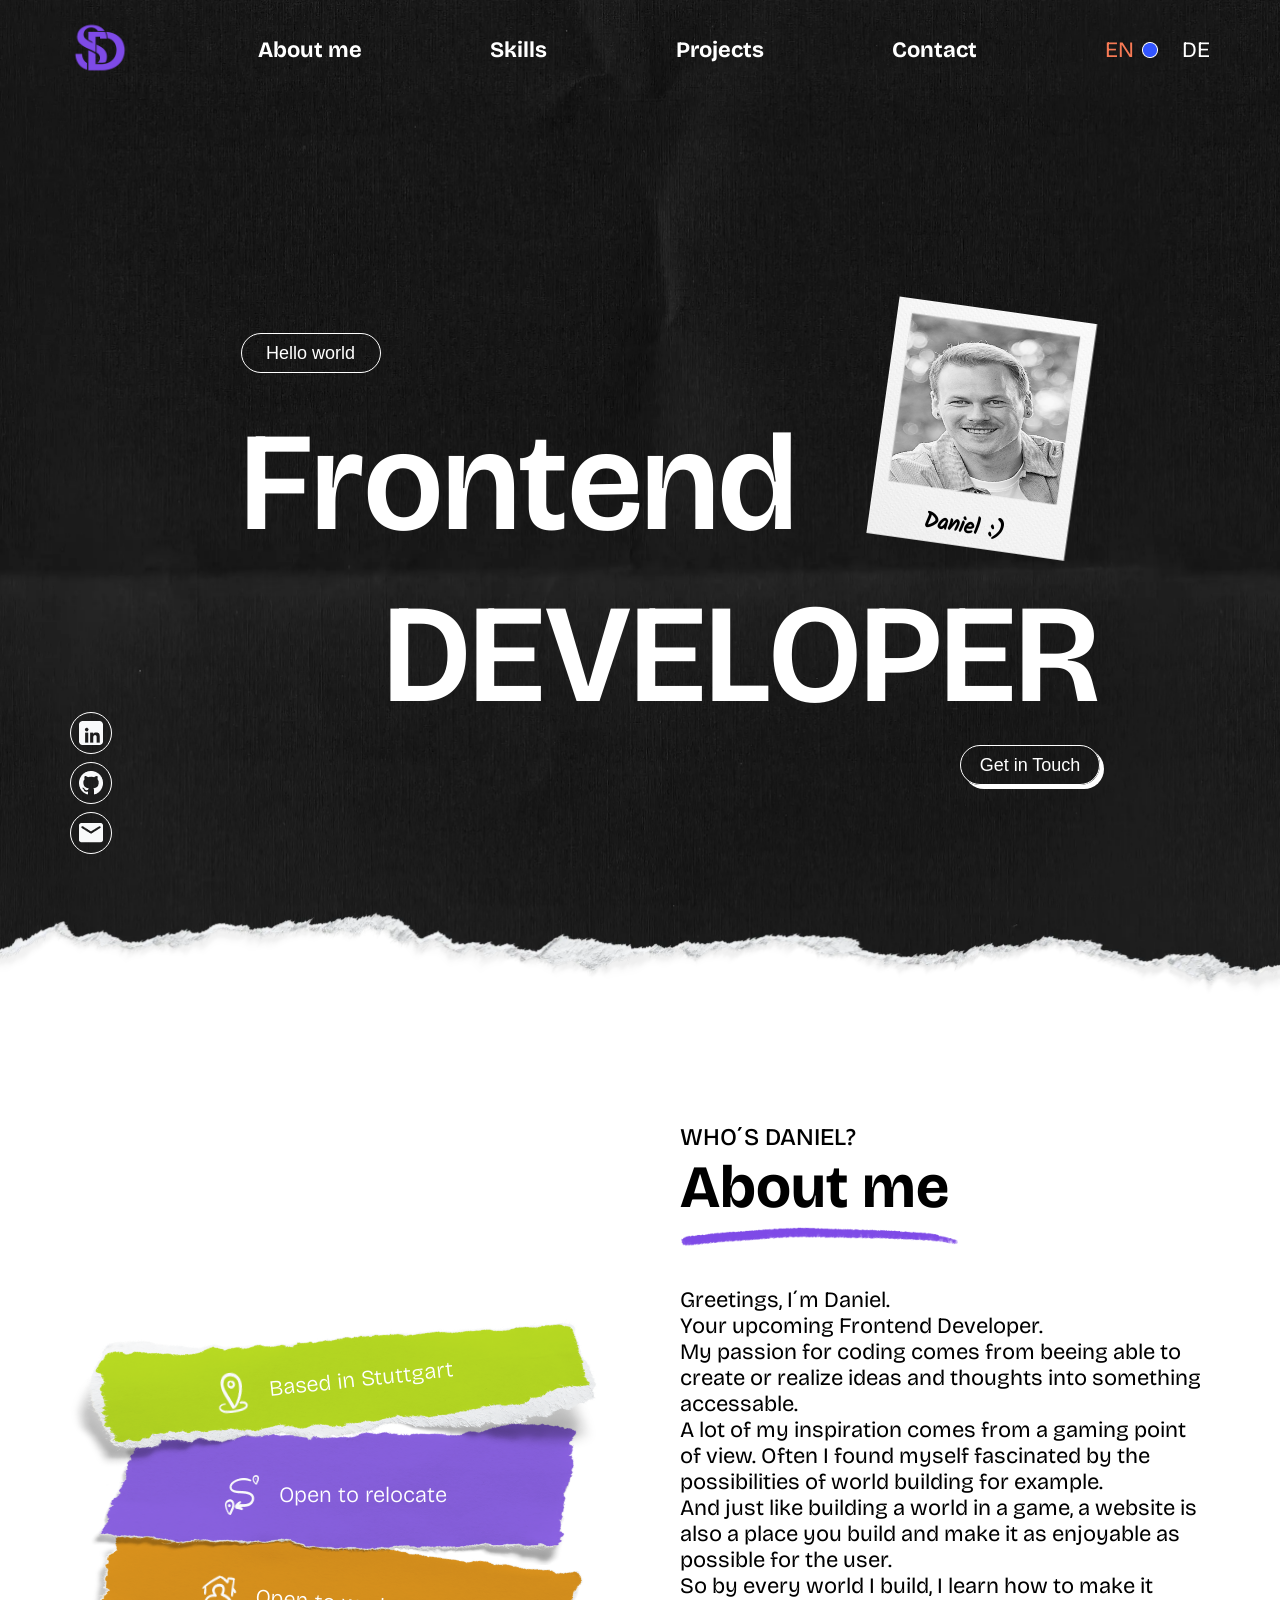
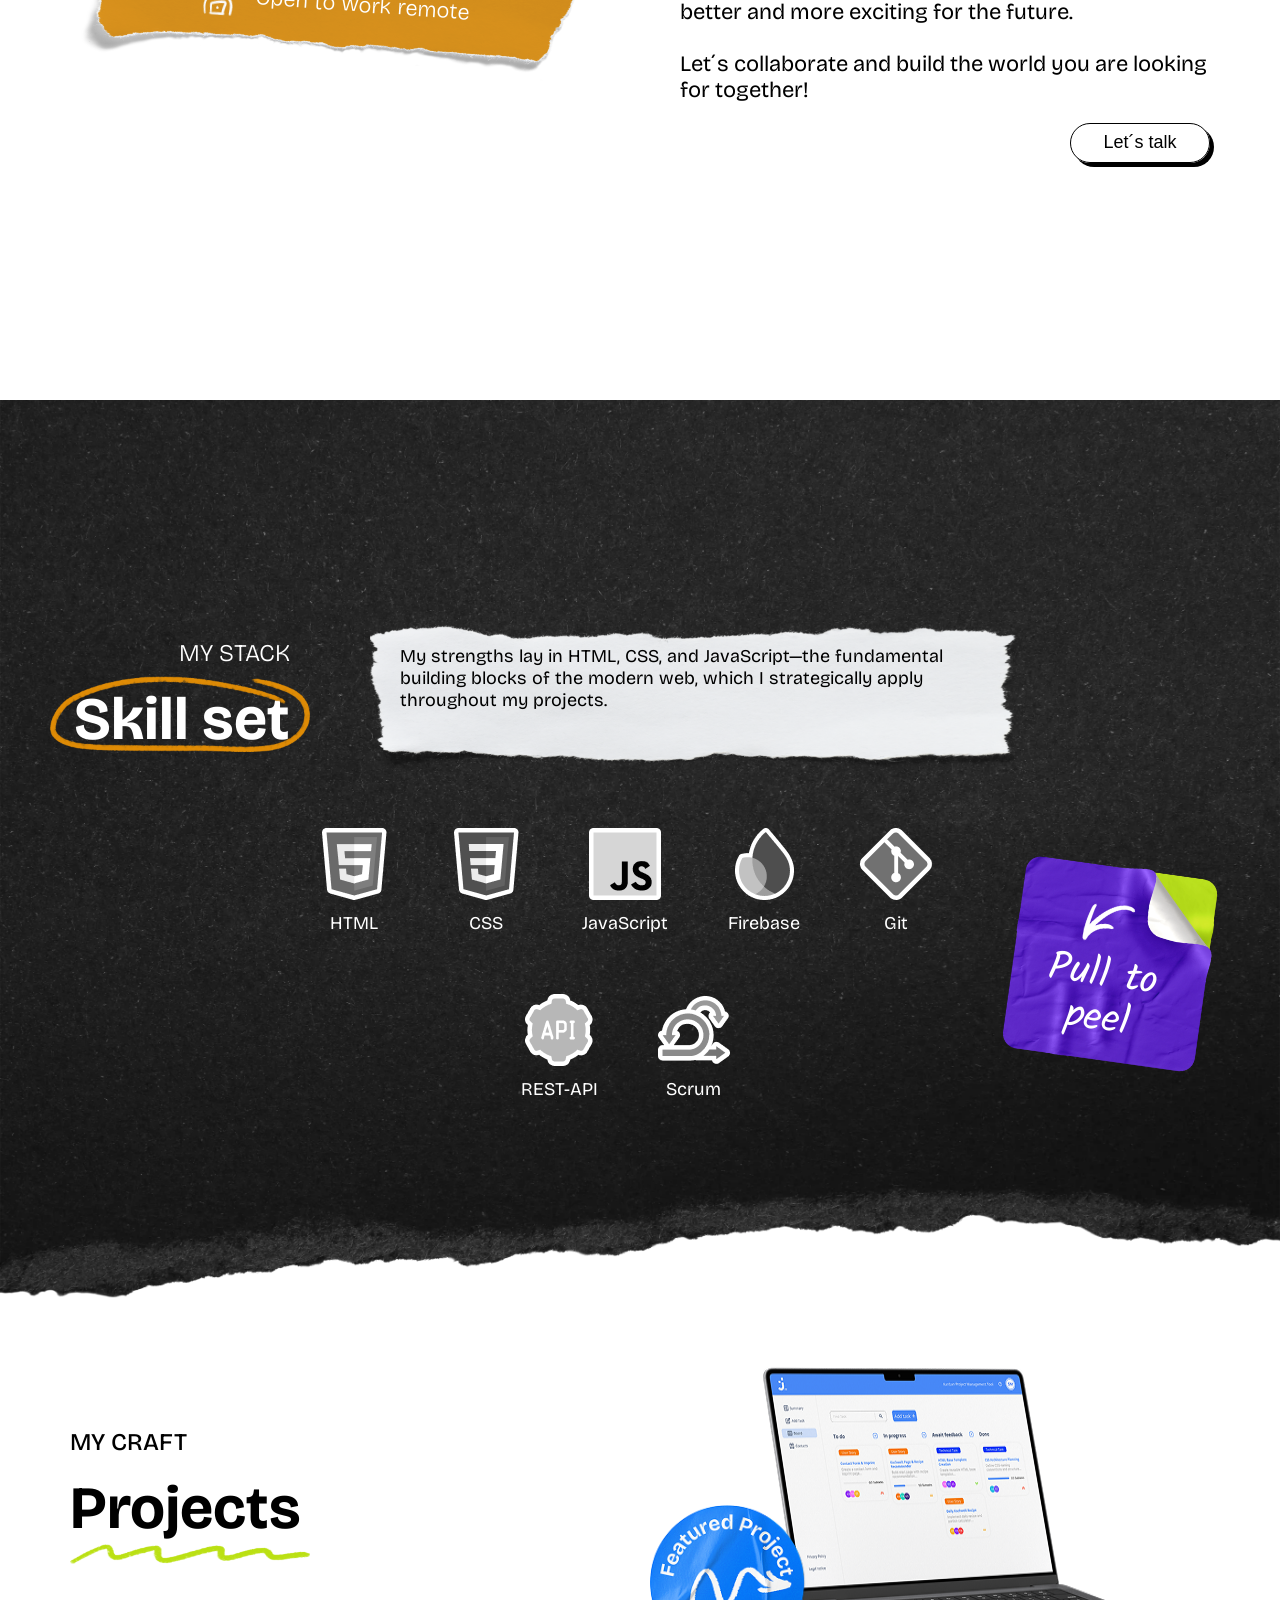
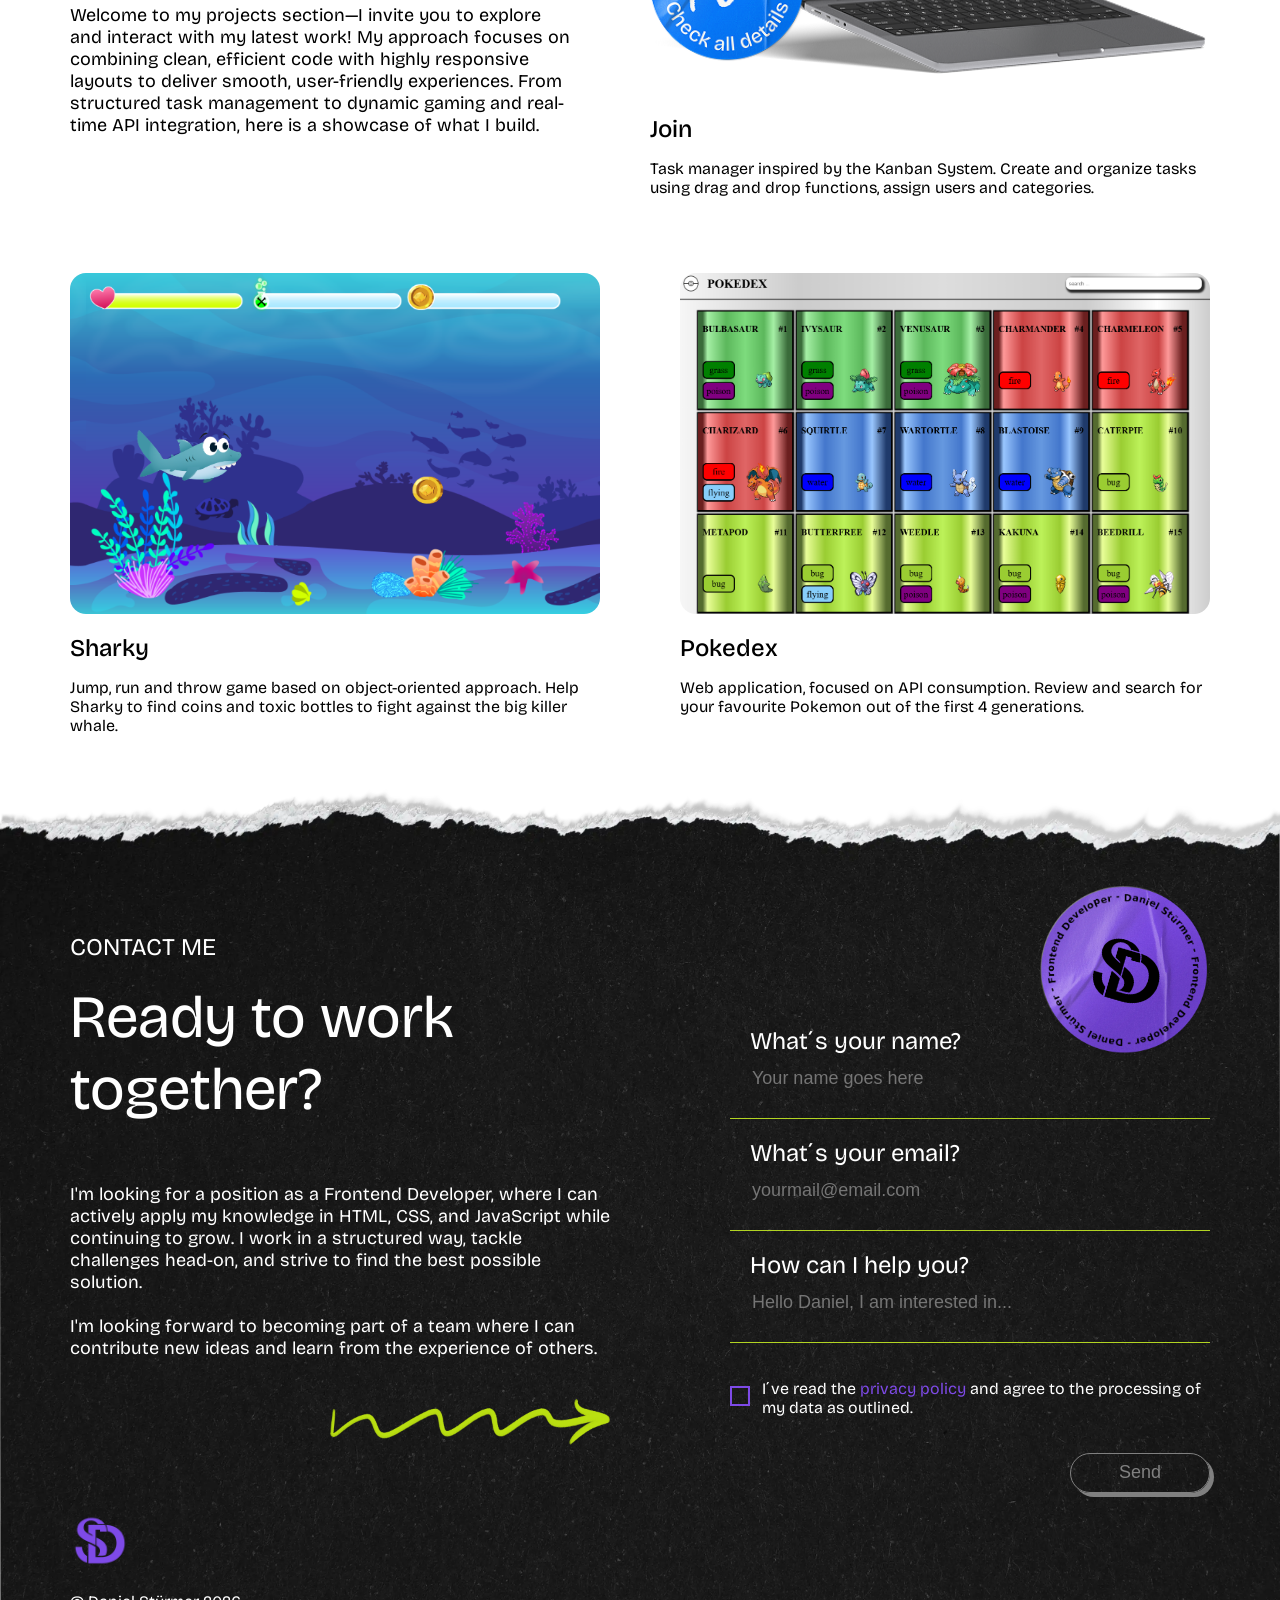
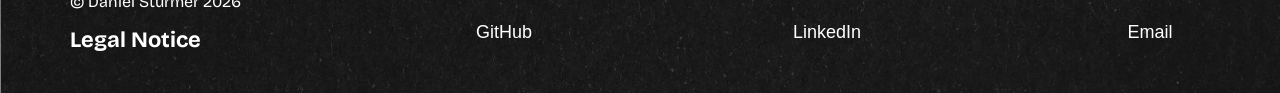
==== index.html @ 911ff642 "added descriptions for all projects and short appeal text in the contact section // fixed underline " ====
<!DOCTYPE html>
<html lang="en">

<head>
    <meta charset="UTF-8">
    <meta name="viewport" content="width=device-width, initial-scale=1.0">
    <title>Portfolio</title>

    <link rel="icon" type="image/x-icon" href="./assets/images/logo.png">

    <link rel="stylesheet" href="./style.css">
    <link rel="stylesheet" href="./style/standard.css">
    <link rel="stylesheet" href="./style/keyframes.css">
    <link rel="stylesheet" href="./style/header.css">
    <link rel="stylesheet" href="./style/hero.css">
    <link rel="stylesheet" href="./style/about.css">
    <link rel="stylesheet" href="./style/skills.css">
    <link rel="stylesheet" href="./style/projects.css">
    <link rel="stylesheet" href="./style/contact.css">
    <link rel="stylesheet" href="./style/footer.css">

</head>

<body onload="init()">

    <main>

        <section id="hero" class="hero">
            <div class="hero-content-wrapper">

                <header id="headerContent">
                </header>

                <div class="hero-container">
                    <div class="hero-contact-links">
                        <div class="social-link">
                            <a href="https://www.linkedin.com/in/daniel-st%C3%BCrmer-b3b6673b3/">
                                <img class="social-images" src="./assets/images/hero/linkedin-btn.png" alt="">
                            </a>
                        </div>
                        <div class="social-link">
                            <a href="https://github.com/Merino-Creator">
                                <img class="social-images" src="./assets/images/hero/github-btn.png" alt="">
                            </a>
                        </div>
                        <div class="social-link">
                            <a href="">
                                <img class="social-images" src="./assets/images/hero/email-btn.png" alt="">
                            </a>
                        </div>
                    </div>
                    <div class="hero-content">
                        <div class="hero-top">
                            <div class="hero-top-left">
                                <div class="hello-world-wrapper">
                                    <button id="helloWorldBtn" class="hello-world-btn">Hello world</button>
                                    <img class="hand-img" src="./assets/images/hero/waving-hand.png" alt="">
                                </div>
                                <p class="frontend-headline">Frontend</p>
                            </div>
                            <div class="hero-top-right">
                                <img class="photo-frame-img" src="./assets/images/hero/polaroid-frame.png" alt="">
                                <img class="profile-picture" src="./assets/images/hero/PPT1.jpg" alt="">
                                <p class="photo-signature">Daniel :)</p>
                            </div>
                        </div>
                        <div class="hero-bottom">
                            <p class="developer-headline">DEVELOPER</p>
                            <a href="#contact"><button class="getintouch-btn">Get in Touch</button></a>
                        </div>
                        <div class="mobile-photo-container">
                            <div class="hero-top-right-mobile">
                                <img class="photo-frame-img-mobile" src="./assets/images/hero/polaroid-frame.png"
                                    alt="">
                                <img class="profile-picture-mobile" src="./assets/images/hero/PPT1.jpg" alt="">
                                <p class="photo-signature-mobile">Daniel :)</p>
                            </div>
                        </div>
                    </div>
                </div>
            </div>
        </section>

        <section id="about" class="about">
            <div class="about-content-wrapper">
                <div class="about-content">
                    <div class="location">
                        <div class="green">
                            <img class="about-ripped-img" src="./assets/images/about-me/green.png" alt="">
                            <div class="green-text">
                                <img class="about-img" src="./assets/images/about-me/location-pin.png" alt="">
                                <p>Based in Stuttgart</p>
                            </div>
                        </div>
                        <div class="purple">
                            <img class="about-ripped-img" src="./assets/images/about-me/purple.png" alt="">
                            <div class="purple-text">
                                <img class="about-img" src="./assets/images/about-me/location-way.png" alt="">
                                <p>Open to relocate</p>
                            </div>
                        </div>
                        <div class="brown">
                            <img class="about-ripped-img" src="./assets/images/about-me/brown.png" alt="">
                            <div class="brown-text">
                                <img class="about-img" src="./assets/images/about-me/location-house.png" alt="">
                                <p>Open to work remote</p>
                            </div>
                        </div>
                    </div>
                    <div class="about-me">
                        <div class="about-me-top">
                            <h4>WHO´S DANIEL?</h4>
                            <h3>About me</h3>
                            <img class="about-underline" src="./assets/images/about-me/underline.png" alt="">
                        </div>
                        <div class="about-me-mid">
                            <p class="about-me-text">
                                Greetings, I´m Daniel.<br>
                                Your upcoming Frontend Developer.<br>
                                My passion for coding comes from beeing able to create or realize ideas and thoughts
                                into something accessable.<br>
                                A lot of my inspiration comes from a gaming point of view. Often I found myself
                                fascinated by the possibilities of world building for example.<br>
                                And just like building a world in a game, a website is also a place you build and make
                                it as enjoyable as possible for the user.<br>
                                So by every world I build, I learn how to make it better and more exciting for the
                                future.<br>
                                <br>
                                Let´s collaborate and build the world you are looking for together!
                            </p>
                        </div>
                        <div class="about-me-bottom">
                            <a href="#contact"><button class="lets-talk-btn">Let´s talk</button></a>
                        </div>
                    </div>
                </div>
            </div>
        </section>

        <section id="skills" class="skills ">
            <div class="skills-content-wrapper">
                <div class="skills-content">
                    <div class="skill-top">
                        <div class="skill-top-left">
                            <p class="skill-headline-one">MY STACK</p>
                            <p class="skill-headline-two">Skill set</p>
                            <img class="skill-circle-img" src="./assets/images/skills/circle.png" alt="">
                        </div>
                        <div class="skill-description">
                            <img class="skill-paper-img" src="./assets/images/skills/paper-long-2.png" alt="">
                            <p class="skill-text">My strengths lay in HTML, CSS, and JavaScript—the fundamental building
                                blocks of the modern web, which I strategically apply throughout my projects.
                            </p>
                        </div>
                    </div>
                    <div class="skill-bottom">
                        <div class="skill-badges">
                            <figure>
                                <img class="skill-badge-img" src="./assets/images/skills/html.png" alt="">
                                <figcaption>HTML</figcaption>
                            </figure>
                            <figure>
                                <img class="skill-badge-img" src="./assets/images/skills/css.png" alt="">
                                <figcaption>CSS</figcaption>
                            </figure>
                            <figure>
                                <img class="skill-badge-img" src="./assets/images/skills/javascript.png" alt="">
                                <figcaption>JavaScript</figcaption>
                            </figure>
                            <figure>
                                <img class="skill-badge-img" src="./assets/images/skills/firebase.png" alt="">
                                <figcaption>Firebase</figcaption>
                            </figure>
                            <figure>
                                <img class="skill-badge-img" src="./assets/images/skills/github.png" alt="">
                                <figcaption>Git</figcaption>
                            </figure>
                            <figure>
                                <img class="skill-badge-img" src="./assets/images/skills/restapi.png" alt="">
                                <figcaption>REST-API</figcaption>
                            </figure>
                            <figure>
                                <img class="skill-badge-img" src="./assets/images/skills/scrum.png" alt="">
                                <figcaption>Scrum</figcaption>
                            </figure>
                            <div class="skill-bottom-right-mobile">
                                <img class="peel-img-start" src="./assets/images/skills/peel-start.webp" alt="">
                                <img class="peel-img-begin" src="./assets/images/skills/peel-begin.webp" alt="">
                                <img class="peel-arrow" src="./assets/images/skills/Arrow.png" alt="">
                                <p class="peel-text">
                                    Pull to<br>
                                    peel
                                </p>
                                <img class="peel-img-end" src="./assets/images/skills/peel-end.webp" alt="">
                                <div class="peeled-image-box">
                                    <p class="peeled-text">Also I´m interested<br> in diving into:</p>
                                    <div class="peeled-skill-badges">
                                        <figure class="peeled-figure">
                                            <img class="peeled-skill-badge-img" src="./assets/images/skills/angular.png"
                                                alt="">
                                            <figcaption class="peeled-figcaption">Angular</figcaption>
                                        </figure>
                                        <figure class="peeled-figure">
                                            <img class="peeled-skill-badge-img" src="./assets/images/skills/python.png"
                                                alt="">
                                            <figcaption class="peeled-figcaption">Python</figcaption>
                                        </figure>
                                    </div>
                                </div>
                            </div>
                        </div>
                        <div class="skill-bottom-right">
                            <img class="peel-img-start" src="./assets/images/skills/peel-start.webp" alt="">
                            <img class="peel-img-begin" src="./assets/images/skills/peel-begin.webp" alt="">
                            <img class="peel-arrow" src="./assets/images/skills/Arrow.png" alt="">
                            <p class="peel-text">
                                Pull to<br>
                                peel
                            </p>
                            <img class="peel-img-end" src="./assets/images/skills/peel-end.webp" alt="">
                            <div class="peeled-image-box">
                                <p class="peeled-text">Also I´m interested<br> in diving into:</p>
                                <div class="peeled-skill-badges">
                                    <figure class="peeled-figure">
                                        <img class="peeled-skill-badge-img" src="./assets/images/skills/angular.png"
                                            alt="">
                                        <figcaption class="peeled-figcaption">Angular</figcaption>
                                    </figure>
                                    <figure class="peeled-figure">
                                        <img class="peeled-skill-badge-img" src="./assets/images/skills/python.png"
                                            alt="">
                                        <figcaption class="peeled-figcaption">Python</figcaption>
                                    </figure>
                                </div>
                            </div>
                        </div>
                    </div>
                </div>
            </div>
        </section>

        <section id="projects" class="projects">
            <div class="projects-content-wrapper">
                <div class="projects-content">
                    <div class="projects-top">
                        <div class="projects-intro">
                            <h4>MY CRAFT</h4>
                            <h3>Projects</h3>
                            <img class="projects-underline" src="./assets/images/projects/green-underline.png" alt="">
                            <p class="projects-text">Welcome to my projects section—I invite you to explore and interact
                                with my latest work! My approach focuses on combining clean, efficient code with highly
                                responsive layouts to deliver smooth, user-friendly experiences. From structured task
                                management to dynamic gaming and real-time API integration, here is a showcase of what I
                                build.</p>
                        </div>
                        <div class="join-project">
                            <div class="join">
                                <div id="joinImgWrapper" class="join-img-wrapper">
                                    <a href="./html/join.html">
                                        <img id="joinImg" class="join-img" src="./assets/images/projects/laptop.png"
                                            alt="">
                                    </a>
                                    <img class="join-badge-img" src="./assets/images/projects/project-sticker.png"
                                        alt="">
                                    <a href="./html/join.html">
                                        <button class="project-details-btn">Project details</button>
                                    </a>
                                </div>
                                <h4>Join</h4>
                                <p>Task manager inspired by the Kanban System. Create and organize tasks using drag and
                                    drop functions, assign users and categories.
                                </p>
                                <div class="project-details-btn-box">
                                    <a href="./html/join.html">
                                        <button class="project-details-btn-mobile">Project details</button>
                                    </a>
                                </div>
                            </div>
                        </div>
                    </div>
                    <div class="projects-bottom">
                        <div class="sharky-project">
                            <div class="sharky">
                                <div class="sharky-img-wrapper">
                                    <a href="./html/sharky.html">
                                        <img class="sharky-img" src="./assets/images/projects/sharky.png" alt="">
                                    </a>
                                    <a href="./html/sharky.html">
                                        <button class="project-details-btn">Project details</button>
                                    </a>
                                </div>
                                <h4>Sharky</h4>
                                <p>Jump, run and throw game based on object-oriented approach. Help Sharky to find coins
                                    and toxic bottles to fight against the big killer whale.
                                </p>
                                <div class="project-details-btn-box">
                                    <a href="./html/sharky.html">
                                        <button class="project-details-btn-mobile">Project details</button>
                                    </a>
                                </div>
                            </div>
                        </div>
                        <div class="pokedex-project">
                            <div class="pokedex">
                                <div class="pokedex-img-wrapper">
                                    <a href="./html/pokedex.html">
                                        <img class="pokedex-img" src="./assets/images/projects/pokedex.png" alt="">
                                    </a>
                                    <a href="./html/pokedex.html">
                                        <button class="project-details-btn">Project details</button>
                                    </a>
                                </div>
                                <h4>Pokedex</h4>
                                <p>Web application, focused on API consumption. Review and search for your favourite
                                    Pokemon out of the first 4 generations.
                                </p>
                                <div class="project-details-btn-box">
                                    <a href="./html/pokedex.html">
                                        <button class="project-details-btn-mobile">Project details</button>
                                    </a>
                                </div>
                            </div>
                        </div>
                    </div>
                </div>
            </div>
        </section>

        <section id="contact" class="contact">
            <div class="contact-content-wrapper">
                <div class="contact-content">
                    <div class="contact-badge-mobile">
                        <img class="contact-badge-img-mobile" src="./assets/images/stickers/purple-sticker.webp" alt="">
                        <img class="contact-badge-circle-img-mobile" src="./assets/images/badge-circle-new.png" alt="">
                        <img class="contact-badge-logo-img-mobile" src="./assets/images/logo.png" alt="">
                    </div>
                    <div class="contact-left">
                        <h4>CONTACT ME</h4>
                        <h3>Ready to work together?</h3>
                        <p class="contact-text">I'm looking for a position as a Frontend Developer, where I can actively
                            apply my knowledge in HTML, CSS, and JavaScript while continuing to grow. I work in a
                            structured way, tackle challenges head-on, and strive to find the best possible
                            solution.<br>
                            <br>
                            I'm looking forward to becoming part of a team where I can contribute new ideas and learn
                            from the experience of others.
                        </p>
                        <img class="contact-arrow-img" src="./assets/images/contact/green-arrow.png" alt="">
                    </div>
                    <div class="contact-right">
                        <div class="contact-badge">
                            <img class="contact-badge-img" src="./assets/images/stickers/purple-sticker.webp" alt="">
                            <img class="contact-badge-circle-img" src="./assets/images/badge-circle-new.png" alt="">
                            <img class="contact-badge-logo-img" src="./assets/images/logo.png" alt="">
                        </div>
                        <div class="contact-questions">
                            <div id="barOne" class="contact-questions-seperator bar-one"></div>
                            <div id="nameQuestion" class="name-question">
                                <h4>What´s your name?</h4>
                                <input id="nameInput" class="contact-input-field" type="text"
                                    placeholder="Your name goes here">
                            </div>
                            <div id="barTwo" class="contact-questions-seperator bar-two"></div>
                            <div id="emailQuestion" class="email-question">
                                <h4>What´s your email?</h4>
                                <input id="emailInput" class="contact-input-field" type="email"
                                    placeholder="yourmail@email.com">
                            </div>
                            <div id="barThree" class="contact-questions-seperator bar-three"></div>
                            <div id="helpQuestion" class="help-question">
                                <h4>How can I help you?</h4>
                                <input id="helpInput" class="contact-input-field" type="text"
                                    placeholder="Hello Daniel, I am interested in...">
                            </div>
                            <div id="barFour" class="contact-questions-seperator bar-four"></div>
                        </div>
                        <div class="contact-check">
                            <div class="checkbox-wrapper" id="checkboxWrapper">
                                <input id="checkbox" class="checkbox" type="checkbox">
                                <img id="checkmark" class="checkmark-img" src="./assets/images/contact/check.png"
                                    alt="">
                            </div>
                            <p>I´ve read the <a class="contact-link">privacy policy</a> and agree to the processing of
                                my data as outlined.</p>
                        </div>
                        <div class="send-btn-mobile">
                            <img class="contact-arrow-img-mobile" src="./assets/images/contact/green-arrow.png" alt="">
                            <button id="sendBtn" class="send-btn" disabled>Send</button>
                        </div>
                    </div>
                </div>

                <footer id="footerContent">
                </footer>

            </div>
        </section>

    </main>

</body>

<script src="./script/loadTemplates.js"></script>
<script src="./templates/headerTemplate.js"></script>
<script src="./templates/footerTemplate.js"></script>
<script src="./script.js"></script>

</html>
---- style.css ----
:root {
    --primary-color: white;
    --secondary-color: black;
    --main-color-one: #B2D422;
    --main-color-two: #7E4AE7;
    --main-color-three: #D38E1C;
    --big-headline: 60px;
    --small-headline: 24px;
    --big-text: 28px;
    --standard-text: 22px;
    --small-text: 18px;
    --heavy-font-weight: 700;
    --middle-font-weight: 500;
    --light-font-weight: 300;
    --font-style-one: 'Bricolage', sans-serif;
    --font-style-two: 'Kalam', sans-serif;
}
---- style/standard.css ----
* {
    /* outline: 1px solid red; */
}

html {
    scroll-behavior: smooth;
}

body {
    margin: 0;
    width: 100%;
    height: 100%;
    display: flex;
    flex-direction: column;
    align-items: center;
    font-family: 'Bricolage', sans-serif;
}

main {
    display: flex;
    flex-direction: column;
    align-items: center;
    width: 100%;
    height: 100%;
}

@font-face {
    font-family: 'Bricolage';
    src: url("../assets/fonts/bricolage/BricolageGrotesque-VariableFont_opsz\,wdth\,wght.ttf");
}

@font-face {
    font-family: 'Kalam';
    src: url("../assets/fonts/kalam/Kalam-Regular.ttf");
}

.content-wrapper {
    max-width: 1440px;
    width: 100%;
    height: 100%;
    box-sizing: border-box;
    padding: 35px 70px 35px 70px;
    display: flex;
    justify-content: center;
    align-items: center;
}

.project-wrapper {
    max-width: 1440px;
    width: 100%;
    box-sizing: border-box;
    padding: 15px 70px 15px 70px;
    display: flex;
    flex-direction: column;
}
---- style/keyframes.css ----
@keyframes draw-circle {
    0% { clip-path: inset(0 0 100% 0); }
    100% { clip-path: inset(0 0% 0 0); }
}

@keyframes draw-line {
    0% { clip-path: inset(0 100% 0 0); }
    100% { clip-path: inset(0 0% 0 0); }
}

@keyframes draw-box {
    0% { clip-path: inset(0 0 100% 100%); }
    50% { clip-path: inset(0 0 0 100%); }
    100% { clip-path: inset(0 0 0 0); }
}

@keyframes draw-left-right {
    0% { clip-path: inset(0 100% 0 0); }
    20% { clip-path: inset(0 0% 0 0); }
    70% { clip-path: inset(0 0% 0 0); }
    90% { clip-path: inset(0 100% 0 0); }
    100% { clip-path: inset(0 100% 0 0); }
}

@keyframes float {
    0% { transform: translateY(15px); }
    50% { transform: translateY(-15px); }
    100% { transform: translateY(15px); }
}

@keyframes twist-circle {
    0% { transform: translate(-50%, -50%) scaleX(-1) rotateY(90deg); opacity: 0; }
    20% { transform: translate(-50%, -50%) scaleX(-1) rotateY(0deg); opacity: 1; }
    70% { transform: translate(-50%, -50%) scaleX(-1) rotateY(0deg); opacity: 1; }
    90% { transform: translate(-50%, -50%) scaleX(-1) rotateY(90deg); opacity: 0; }
    100% { transform: translate(-50%, -50%) scaleX(-1) rotateY(90deg); opacity: 0; }
}

@keyframes slide-in-out {
    0% { transform: translateX(-100vw); }
    20% { transform: translateX(0); }
    70% { transform: translateX(0); }
    90% { transform: translateX(-100vw); }
    100% { transform: translateX(-100vw); }
}

@keyframes wiggle {
    0%, 100% { transform: translateX(0); }
    25% { transform: translateX(-1px); }
    75% { transform: translateX(1px); }
}
---- style/header.css ----
header {
    width: 100%;
    display: flex;
    flex-direction: column;
    align-items: center;
    margin-bottom: 40px;
}

header a {
    text-decoration: none;
    font-size: var(--standard-text);
    font-weight: var(--heavy-font-weight);
    color: var(--primary-color);
}

.nav-bar {
    display: flex;
    justify-content: space-between;
    align-items: center;
    height: 100%;
    width: 100%;
}

.logo {
    height: 60px;
    width: 60px;
    transition: filter 0.3s ease;
}

.logo:hover {
    filter: invert(77%) sepia(84%) saturate(409%) hue-rotate(18deg) brightness(120%) contrast(101%);
}

.header-tabs {
    display: flex;
    justify-content: space-evenly;
    align-items: center;
    width: 100%;
}

.header-tabs a {
    position: relative;
}

.nav-circle-img,
.nav-string-img,
.nav-wave-img,
.nav-underscore-img {
    position: absolute;
    top: 50%;
    left: 50%;
    width: 130px;
    height: 50px;
    transform: translate(-50%, -50%);
    clip-path: inset(0 100% 0 0);
    transition: none;
}

.header-tabs a:hover .nav-circle-img {
    animation: draw-circle 0.4s ease forwards;
}

.header-tabs a:hover .nav-string-img {
    animation: draw-line 0.4s ease forwards;
}

.header-tabs a:hover .nav-wave-img {
    animation: draw-line 0.4s ease forwards;
}

.header-tabs a:hover .nav-underscore-img {
    animation: draw-line 0.4s ease forwards;
}

.language-btn {
    display: flex;
    align-items: center;
    justify-content: space-between;
    gap: 8px;
    color: var(--primary-color);
    font-size: var(--standard-text);
}

.lang-btn.active {
    color: #F87A55;
}

.lang-btn-wrapper {
    position: relative;
}

.lang-btn-wrapper:has(.lang-btn:not(.active)) {
    cursor: pointer;
}

.lang-box-img {
    position: absolute;
    height: 40px;
    top: 50%;
    left: 50%;
    transform: translate(-50%, -50%) rotate(180deg);
    pointer-events: none;
    opacity: 0;
}

.lang-btn-wrapper:hover .lang-box-img {
    animation: draw-box 0.4s ease forwards;
    opacity: 1;
}

.lang-btn.active+.lang-box-img,
.lang-btn-wrapper:has(.lang-btn.active) .lang-box-img {
    animation: none !important;
    opacity: 0 !important;
}

.toggle-track {
    position: relative;
    width: 32px;
    display: flex;
    flex-direction: column;
    justify-content: center;
}

.vector-bar {
    width: 100%;
    display: block;
}

.vector-point {
    position: absolute;
    top: 50%;
    left: 0;
    transform: translateY(-50%);
    transition: left 0.3s ease;
}

.vector-point.active {
    left: 100%;
    transform: translate(-100%, -50%);
}

/* Mobile Menu*/

.burger-menu {
    display: none;
    flex-direction: column;
    gap: 5px;
    background: none;
    border: none;
    cursor: pointer;
    padding: 0;
}

.burger-menu span {
    display: block;
    width: 30px;
    height: 3px;
    background: white;
    border-radius: 2px;
}

.mobile-menu {
    position: fixed;
    background-image: url('../assets/images/background/hero-bg.png');
    background-position: bottom;
    background-size: cover;
    top: 0;
    width: 100%;
    height: 60vh;
    min-height: 500px;
    transform: translateY(-100%);
    transition: transform 0.4s ease;
    gap: 40px;
    z-index: 99;
    display: none;
    flex-direction: column;
    box-sizing: border-box;
    padding: 15px 70px 15px 70px;
}

.mobile-menu.open {
    transform: translateY(0);
}

.mobile-header {
    display: flex;
    justify-content: space-between;
    width: 100%;
}

.mobile-menu-logo {
    height: 40px;
}

.mobile-menu-logo:hover {
    filter: invert(77%) sepia(84%) saturate(409%) hue-rotate(18deg) brightness(120%) contrast(101%);
}

.mobile-menu-close-btn {
    background: none;
    border: none;
    border-radius: 50%;
    height: 40px;
    width: 40px;
    color: var(--primary-color);
    cursor: pointer;
    font-size: var(--standard-text);
}

.mobile-tabs {
    display: flex;
    flex-direction: column;
    align-items: center;
    gap: 20px;
}

.mobile-language {
    display: flex;
    justify-content: center;
    gap: 4px;
    color: var(--primary-color);
}

.mobile-social {
    display: flex;
    justify-content: center;
    gap: 20px;
}

.social-link-mobile {
    border: 1px solid white;
    border-radius: 50%;
}

.mobile-social-img {
    z-index: 1;
    height: 32px;
    width: 32px;
}

/* Mobile */
@media (max-width: 950px) {
    .logo {
        height: 40px;
        width: 40px;
    }

    .mobile-menu {
        display: flex;
        padding: 15px 70px 15px 70px;
    }

    .mobile-menu.open {
        display: flex;
    }

    .burger-menu {
        display: flex;
    }

    .header-tabs {
        display: none;
    }

    .language-btn {
        display: none;
    }

    .lang-btn-wrapper:has(.lang-btn.active) {
        pointer-events: none;
    }

    .mobile-tabs a {
        position: relative;
    }

    .mobile-tabs a:hover .nav-circle-img {
        animation: draw-circle 0.4s ease forwards;
    }

    .mobile-tabs a:hover .nav-string-img {
        animation: draw-line 0.4s ease forwards;
    }

    .mobile-tabs a:hover .nav-wave-img {
        animation: draw-line 0.4s ease forwards;
    }

    .mobile-tabs a:hover .nav-underscore-img {
        animation: draw-line 0.4s ease forwards;
    }

    .social-link-mobile {
        position: relative;
        border-radius: 50%;
        height: 40px;
        width: 40px;
        overflow: hidden;
        display: flex;
        justify-content: center;
        align-items: center;
    }

    .social-link-mobile a {
        display: flex;
        justify-content: center;
        align-items: center;
        width: 100%;
        height: 100%;
    }

    .social-link-mobile::before {
        content: '';
        position: absolute;
        top: 0;
        left: 0;
        width: 100%;
        height: 100%;
        background: var(--main-color-two);
        border-radius: 50%;
        transform: translateY(100%);
        transition: transform 0.4s ease;
        z-index: 0;
    }

    .social-link-mobile:hover::before {
        transform: translateY(0);
    }

    .mobile-language {
        align-items: center;
        gap: 8px;
    }

    .mobile-lang-btn {
        color: var(--primary-color);
        cursor: pointer;
    }

    .mobile-lang-btn.active {
        color: #F87A55;
    }
}

@media (max-width: 680px) {
    .mobile-menu {
        padding: 15px 35px 15px 35px;
    }
}

@media (max-width: 405px) {
    .mobile-menu {
        padding: 15px 15px 15px 15px;
    }
}
---- style/hero.css ----
.hero {
    background-image: url("../assets/images/background/hero-bg.webp");
    background-size: cover;
    background-position: bottom;
    height: 100vh;
    min-height: 1000px;
    width: 100%;
    display: flex;
    flex-direction: column;
    align-items: center;
}

.hero-content-wrapper {
    max-width: 1440px;
    width: 100%;
    height: 100%;
    box-sizing: border-box;
    padding: 15px 70px 15px 70px;
    display: flex;
    flex-direction: column;
}

.hero-contact-links {
    display: flex;
    flex-direction: column;
    flex-shrink: 0;
    gap: 8px;
    width: 40px;
    margin-top: 40%;
}

.social-link {
    position: relative;
    border: 1px solid white;
    border-radius: 50%;
    height: 40px;
    width: 40px;
    overflow: hidden;
    display: flex;
    justify-content: center;
    align-items: center;
}

.social-link a {
    display: flex;
    justify-content: center;
    align-items: center;
    width: 100%;
    height: 100%;
}

.social-images {
    height: 32px;
    width: 32px;
    position: relative;
    z-index: 1;
}

.social-link::before {
    content: '';
    position: absolute;
    top: 0;
    left: 0;
    width: 100%;
    height: 100%;
    background: var(--main-color-two);
    border-radius: 50%;
    transform: translateY(100%);
    transition: transform 0.4s ease;
    z-index: 0;
}

.social-link:hover::before {
    transform: translateY(0);
}

.hero-content {
    display: flex;
    flex-direction: column;
    max-width: 880px;
    width: 100%;
    margin: 0 auto;
    gap: 12px;
}

.hero-container {
    display: flex;
    justify-content: center;
    align-items: center;
    height: 100%;
}

.hero-top {
    display: flex;
    justify-content: space-around;
    align-items: flex-end;
    gap: 8px;
    height: 260px;
}

.hero-top-left {
    display: flex;
    flex-direction: column;
    justify-content: space-around;
    height: 100%;
}

.hello-world-btn {
    height: 40px;
    width: 140px;
    background: none;
    border: 1px solid white;
    border-radius: 20px;
    color: var(--primary-color);
    font-size: var(--small-text);
    transition: width 0.3s ease, background 0.3s ease;
    white-space: nowrap;
    overflow: hidden;
}

.hello-world-btn.expanded {
    width: 220px;
    background: var(--main-color-two);
}

.hello-world-wrapper {
    position: relative;
    width: 140px;
    transition: width 0.3s ease;
}

.hello-world-wrapper.expanded {
    width: 220px;
}

.hand-img {
    position: absolute;
    bottom: 100%;
    left: 50%;
    height: 40px;
    width: 40px;
    opacity: 0;
    transition: opacity 0.1s ease 0.1s, left 0.7s ease, transform 0.7s ease;
    transform: translateX(-50%) rotate(360deg);
}

.hello-world-wrapper.expanded .hand-img {
    opacity: 1;
    left: 100%;
    transform: translateX(-50%) rotate(720deg);
    transition: opacity 0.1s ease, left 0.7s ease, transform 0.7s ease;
}

.frontend-headline {
    margin: 0;
    font-size: 140px;
    font-weight: 600;
    color: var(--primary-color);
    min-width: 590px;
    line-height: 1;
}

.hero-top-right {
    position: relative;
    width: 100%;
    max-width: 200px;
    height: 260px;
    transform: rotate(8deg);
    flex-shrink: 0;
}

.hero-top-right:hover {
    .profile-picture {
        filter: unset;
    }
}

.hero-top-right:hover .photo-signature,
.hero-top-right-mobile:hover .photo-signature-mobile {
    animation: wiggle 0.4s ease-in-out;
}

.photo-frame-img {
    position: absolute;
    height: auto;
    width: 100%;
    bottom: 25px;
    left: 0;
    z-index: 2;
}

.profile-picture {
    position: absolute;
    height: 200px;
    width: 87%;
    bottom: 60px;
    right: 12px;
    filter: grayscale();
}

.photo-signature {
    position: absolute;
    bottom: 5px;
    left: 55px;
    font-family: var(--font-style-two);
    font-size: var(--standard-text);
    font-weight: var(--heavy-font-weight);
    z-index: 3;
}

.hero-bottom {
    display: flex;
    flex-direction: column;
    justify-content: space-around;
    align-items: flex-end;
    gap: 20px;
}

.developer-headline {
    margin: 0;
    font-size: 140px;
    font-weight: 600;
    color: var(--primary-color);
    white-space: nowrap;
    line-height: 1;
}

.letter {
    display: inline-block;
    transition: transform 0.2s ease, color 0.2s ease;
}

.letter:hover {
    color: var(--main-color-one);
}

.getintouch-btn {
    height: 40px;
    width: 140px;
    background: none;
    border: 1px solid white;
    border-radius: 20px;
    color: var(--primary-color);
    font-size: var(--small-text);
    box-shadow: 4px 4px 0 0;
    transition: box-shadow 0.2s ease, transform 0.2s ease;
}

.getintouch-btn:hover {
    cursor: pointer;
    background-color: var(--main-color-three);
    box-shadow: 0 0 0 0;
    transform: translate(4px, 4px);
}

.hero-top-right-mobile {
    display: none;
}

@media (max-width: 1000px) {
    .frontend-headline {
        font-size: 125px;
    }

    .developer-headline {
        font-size: 125px;
    }
}

/* Mobile */
@media (max-width: 950px) {
    .hero-content {
        gap: unset;
    }

    .hero-contact-links {
        display: none;
    }

    .hero-top-right {
        display: none;
    }

    .hero-top {
        flex-direction: column;
        align-items: flex-start;
        justify-content: flex-end;
    }

    .hero-bottom {
        flex-direction: column;
    }

    .frontend-headline {
        min-width: unset;
    }

    .developer-headline {
        align-self: flex-start;
    }

    .mobile-photo-container {
        display: flex;
        justify-content: center;
        width: 100%;
        margin-top: 60px;
    }

    .hero-top-right-mobile {
        display: flex;
        position: relative;
        width: 100%;
        max-width: 200px;
        height: 260px;
        transform: rotate(8deg);
    }

    .hero-top-right-mobile:hover .profile-picture-mobile {
        filter: unset;
    }

    .photo-frame-img-mobile {
        position: absolute;
        height: auto;
        width: 100%;
        bottom: 25px;
        left: 0;
        z-index: 2;
    }

    .profile-picture-mobile {
        position: absolute;
        height: 200px;
        width: 87%;
        bottom: 60px;
        right: 12px;
        filter: grayscale();
    }

    .photo-signature-mobile {
        position: absolute;
        bottom: 35px;
        left: 55px;
        font-family: var(--font-style-two);
        font-size: var(--standard-text);
        font-weight: var(--heavy-font-weight);
        z-index: 3;
        margin: 0;
        line-height: 1;
    }
}

@media (max-width: 800px) {
    .frontend-headline {
        font-size: 100px;
    }

    .developer-headline {
        font-size: 100px;
    }
}

@media (max-width: 680px) {
    .hero-content-wrapper {
        padding: 15px 35px 15px 35px;
    }

    .frontend-headline {
        font-size: 80px;
    }

    .developer-headline {
        font-size: 80px;
    }
}

@media (max-width: 505px) {
    .frontend-headline {
        font-size: 60px;
    }

    .developer-headline {
        font-size: 60px;
    }
}

@media (max-width: 405px) {
    .hero-content-wrapper {
        padding: 15px 15px 15px 15px;
    }

    .frontend-headline {
        font-size: 50px;
    }

    .developer-headline {
        font-size: 50px;
    }
}
---- style/about.css ----
.about {
    height: 1000px;
    width: 100%;
    display: flex;
    justify-content: center;
    align-items: center;
}

.about-content-wrapper {
    max-width: 1440px;
    width: 100%;
    height: 100%;
    box-sizing: border-box;
    padding: 35px 70px 35px 70px;
    display: flex;
    justify-content: center;
    align-items: center;
}

.about-content {
    display: flex;
    justify-content: space-around;
    width: 100%;
    max-height: 755px;
    height: 100%;
    gap: 80px;
}

.location {
    display: flex;
    flex-direction: column;
    justify-content: center;
    max-width: 590px;
    width: 100%;
    min-width: 450px;
    min-height: 260px;
}

.green {
    position: relative;
    z-index: 3;
    transform: rotate(-4deg);
}

.green-text {
    display: flex;
    align-items: center;
    justify-content: center;
    gap: 20px;
    position: absolute;
    width: 100%;
    top: 40%;
    left: 50%;
    transform: translate(-50%, -50%) rotate(-2deg);
    font-weight: var(--light-font-weight);
    font-size: var(--standard-text);
    color: var(--primary-color);
}

.purple {
    position: relative;
    z-index: 2;
    margin-top: -50px;
}

.purple-text {
    display: flex;
    align-items: center;
    justify-content: center;
    gap: 20px;
    position: absolute;
    width: 100%;
    top: 50%;
    left: 50%;
    transform: translate(-50%, -50%);
    font-weight: var(--light-font-weight);
    font-size: var(--standard-text);
    color: var(--primary-color);
}

.brown {
    position: relative;
    z-index: 1;
    margin-top: -40px;
    transform: rotate(2deg);
}

.brown-text {
    display: flex;
    align-items: center;
    justify-content: center;
    gap: 20px;
    position: absolute;
    width: 100%;
    top: 50%;
    left: 50%;
    transform: translate(-50%, -50%) rotate(2deg);
    font-weight: var(--light-font-weight);
    font-size: var(--standard-text);
    color: var(--primary-color);
}

.about-img {
    height: 40px;
    width: 35px;
}

.about-ripped-img {
    max-width: 590px;
    width: 100%;
    height: auto;
}

.about-me {
    display: flex;
    flex-direction: column;
    width: 100%;
}

.about-me-top {
    display: flex;
    flex-direction: column;
}

.about-me-top h3 {
    font-size: var(--big-headline);
    margin: 0;
}

.about-me-top h4 {
    font-size: var(--small-headline);
    font-weight: var(--middle-font-weight);
    margin: 0;
}

.about-underline {
    width: 280px;
    height: 24px;
    animation: draw-left-right 5s ease infinite;
}

.about-me-mid {
    display: flex;
    margin-top: 40px;
    margin-bottom: 20px;
}

.about-me-text {
    color: black;
    font-size: 22px;
    margin: 0;
}

.about-me-bottom {
    display: flex;
    justify-content: flex-end;
}

.lets-talk-btn {
    background: none;
    border: 1px solid black;
    border-radius: 20px;
    cursor: pointer;
    width: 140px;
    height: 40px;
    box-shadow: 4px 4px 0 0;
    font-size: var(--small-text);
    transition: box-shadow 0.2s ease, transform 0.2s ease;
}

.lets-talk-btn:hover {
    cursor: pointer;
    background-color: var(--main-color-three);
    box-shadow: 0 0 0 0;
    transform: translate(4px, 4px);
}

@media (max-width: 1200px) {
    .about-me-text {
        font-size: var(--small-text);
    }

    .about-content {
        gap: 60px;
    }
}

/* Mobile */
@media (max-width: 950px) {
    .about-content-wrapper {
        align-items: unset;
    }

    .about-content {
        flex-direction: column;
        align-items: center;
        max-height: unset;
    }

    .location {
        order: 2;
    }

    .about-me {
        order: 1;
    }
}

@media (max-width: 680px) {
    .about-content-wrapper{
        padding: 15px 35px 15px 35px;
    }
}

@media (max-width: 505px) {
    .about-me-top h4 {
        font-size: 20px;
    }

    .about-me-top h3 {
        font-size: 52px;
    }

    .about-underline {
        width: 240px;
    }

    .location {
        min-width: 280px;
    }

    .about-ripped-img {
        height: 120px;
    }

    .green-text {
        font-size: var(--small-text);
    }
    
    .purple-text {
        font-size: var(--small-text);
    }
    
    .brown-text {
        font-size: var(--small-text);
    }
}

@media (max-width: 405px) {
    .about-content-wrapper{
        padding: 15px 15px 15px 15px;
    }

    .about-me-top h4 {
        font-size: 16px;
    }

    .about-me-top h3 {
        font-size: 42px;
    }

    .about-underline {
        width: 200px;
    }

    .about-me-text {
        font-size: 16px;
    }
}
---- style/skills.css ----
.skills {
    background-image: url("../assets/images/background/skills-bg.webp");
    background-position: bottom;
    background-size: cover;
    height: 100vh;
    width: 100%;
    display: flex;
    justify-content: center;
    align-items: center;
}

.skills-content-wrapper {
    max-width: 1440px;
    width: 100%;
    height: 100%;
    box-sizing: border-box;
    padding: 35px 70px 35px 70px;
    display: flex;
    justify-content: center;
    align-items: center;
}

.skills-content {
    width: 100%;
    height: 450px;
    display: flex;
    flex-direction: column;
    align-items: center;
    gap: 60px;
}

.skill-top {
    display: flex;
    align-items: center;
    justify-content: flex-start;
    width: 100%;
    height: 160px;
    gap: 80px;
}

.skill-top-left {
    display: flex;
    flex-direction: column;
    align-items: flex-end;
    position: relative;
    perspective: 600px;
    width: 220px;
}

.skill-headline-one {
    font-size: var(--small-headline);
    font-weight: var(--light-font-weight);
    color: var(--primary-color);
    text-wrap: nowrap;
    margin: 0;
    margin-bottom: 16px;
}

.skill-headline-two {
    font-size: var(--big-headline);
    font-weight: var(--heavy-font-weight);
    color: var(--primary-color);
    text-wrap: nowrap;
    margin: 0;
}

.skill-circle-img {
    height: 80px;
    width: 260px;
    position: absolute;
    top: 65%;
    left: 50%;
    transform: translate(-50%, -50%) scaleX(-1);
    transition: none;
}

.skill-circle-img {
    animation: twist-circle 5s ease infinite;
}

.skill-description {
    display: flex;
    position: relative;
}

.skill-paper-img {
    max-width: 650px;
    width: 100%;
    min-height: 140px;
}

.skill-text {
    display: flex;
    align-items: center;
    justify-content: center;
    position: absolute;
    margin: 0;
    max-width: 650px;
    box-sizing: border-box;
    padding: 20px 30px 20px 30px;
    color: var(--secondary-color);
    font-size: var(--small-text);
}

.skill-bottom {
    display: flex;
    align-items: center;
    justify-content: flex-end;
    width: 100%;
    height: 280px;
    gap: 60px;
}

.skill-badges {
    display: flex;
    justify-content: center;
    gap: 60px;
    width: 650px;
    flex-wrap: wrap;
}

.skill-badge-img {
    filter: grayscale(100%);
    transition: filter 0.3s ease, transform 0.3s ease;
}

.skill-badge-img:hover {
    filter: grayscale(0%);
    transform: scale(0.7);
}

.skill-bottom-right {
    display: flex;
    transform: rotate(8deg);
    cursor: pointer;
}

.skill-bottom-right-mobile {
    display: none;
}

.peel-img-start {
    height: 200px;
    width: 200px;
    transition: opacity 0.3s ease;
}

.peel-img-begin {
    position: absolute;
    height: 200px;
    width: 200px;
    opacity: 0;
    transition: opacity 0.3s ease;
}

.peel-arrow {
    position: absolute;
    height: 40px;
    top: 20%;
    right: 40%;
}

.peel-text {
    margin: 0;
    position: absolute;
    top: 45%;
    right: 25%;
    font-family: 'Kalam';
    text-align: center;
    font-size: 40px;
    line-height: 1.1;
    color: var(--primary-color);
}

.peel-img-end {
    position: absolute;
    height: 200px;
    width: 200px;
    opacity: 0;
    transition: opacity 0.3s ease;
}

.skill-bottom-right:hover .peel-img-start,
.skill-bottom-right:hover .peel-text,
.skill-bottom-right:hover .peel-arrow {
    opacity: 0;
}

.skill-bottom-right:hover .peel-img-begin {
    opacity: 1;
}

.skill-bottom-right.peeled .peel-img-begin,
.skill-bottom-right.peeled .peel-img-start {
    opacity: 0;
}

.skill-bottom-right.peeled .peel-img-end {
    opacity: 1;
}

.skill-bottom-right.peeled .peeled-image-box {
    opacity: 1;
}

.peeled-image-box {
    position: absolute;
    height: 200px;
    width: 200px;
    display: flex;
    flex-direction: column;
    justify-content: center;
    align-items: center;
    opacity: 0;
    transition: opacity 0.3s ease;
}

.peeled-text {
    text-align: center;
    color: var(--primary-color);
    font-size: var(--small-text);
}

.peeled-skill-badge-img {
    height: 50px;
}

.peeled-skill-badges {
    width: 200px;
    display: flex;
    justify-content: center;
    gap: 12px;
}

figure {
    display: flex;
    flex-direction: column;
    align-items: center;
    gap: 12px;
    margin: 0;
}

.peeled-figure {
    display: flex;
    flex-direction: column;
    align-items: center;
    gap: 4px;
    margin: 0;
}

figcaption {
    color: var(--primary-color);
    font-size: var(--small-text);
}

.peeled-figcaption {
    color: var(--primary-color);
    font-size: 16px;
    font-weight: 100;
}

/* Mobile */
@media (max-width: 950px) {
    .skill-text {
        font-size: 16px;
    }

    .skill-badge-img {
        height: 60px;
    }

    .skill-badges {
        gap: 40px;
    }

    .skills-content {
        height: 100%;
        gap: 40px;
    }

    .skill-top {
        flex-direction: column;
        height: unset;
        gap: 40px;
        margin-top: 40px;
    }

    .skill-top-left {
        align-self: flex-end;
    }

    .skill-bottom {
        flex-direction: row;
        flex-wrap: wrap;
        justify-content: center;
        height: unset;
        gap: 20px;
    }

    .skill-bottom-right {
        display: none;
    }

    .skill-bottom-right-mobile {
        display: flex;
        transform: rotate(8deg);
        cursor: pointer;
    }

    .skill-bottom-right-mobile.peeled .peel-img-start,
    .skill-bottom-right-mobile.peeled .peel-text,
    .skill-bottom-right-mobile.peeled .peel-arrow {
        opacity: 0;
    }

    .skill-bottom-right-mobile.peeled .peel-img-end {
        opacity: 1;
    }

    .skill-bottom-right-mobile.peeled .peeled-image-box {
        opacity: 1;
    }

    .skill-badge-img {
        filter: unset;
    }

    .skill-badge-img:hover {
        pointer-events: none;
    }
}

@media (max-width: 680px) {
    .skills-content-wrapper {
        padding: 15px 35px 15px 35px;
    }
}

@media (max-width: 505px) {
    .skill-headline-one {
        font-size: 20px;
    }

    .skill-headline-two {
        font-size: 52px;
    }

    .skill-circle-img {
        width: 220px;
        left: 55%;
    }

    .peel-img-start {
        height: 160px;
        width: 160px;
    }

    .peel-img-begin {
        height: 160px;
        width: 160px;
    }

    .peel-img-end {
        height: 160px;
        width: 160px;
    }

    .peel-arrow {
        height: 30px;
    }

    .peel-text {
        font-size: 32px;
    }

    .peeled-image-box {
        height: 160px;
        width: 160px;
    }

    .peeled-text {
        font-size: 16px;
    }

    .peeled-skill-badges {
        width: 160px;
    }
}

@media (max-width: 405px) {
    .skills-content-wrapper {
        padding: 15px 15px 15px 15px;
    }

    .skill-headline-two {
        font-size: 42px;
    }

    .skill-circle-img {
        width: 180px;
        left: 65%;
    }

    .skills {
        height: 1050px;
    }

    .skill-paper-img {
        height: 160px;
    }
}
---- style/projects.css ----
.projects {
    height: 100%;
    width: 100%;
    display: flex;
    justify-content: center;
    align-items: center;
}

.projects-content-wrapper {
    max-width: 1440px;
    width: 100%;
    height: 100%;
    box-sizing: border-box;
    padding: 35px 70px 35px 70px;
    display: flex;
    justify-content: center;
    align-items: center;
}

.projects h4 {
    font-size: var(--small-headline);
    font-weight: var(--middle-font-weight);
    margin: 0;
    margin-bottom: 16px;
    margin-top: 16px;
}

.projects h3 {
    font-size: var(--big-headline);
    font-weight: var(--heavy-font-weight);
    margin: 0;
}

.projects-content {
    display: flex;
    flex-direction: column;
    height: 100%;
    width: 100%;
    gap: 60px;
}

.projects-top {
    display: flex;
    height: 50%;
    gap: 80px;
}

.projects-intro {
    display: flex;
    flex-direction: column;
    justify-content: center;
    width: 560px;
}

.projects-underline {
    width: 240px;
    height: 20px;
    animation: draw-left-right 5s ease infinite;
}

.projects-text {
    font-size: var(--small-text);
    margin: 0;
    margin-top: 40px;
}

.join-project {
    display: flex;
    flex-direction: column;
    justify-content: flex-start;
    width: 100%;
    max-width: 560px;
}

.join {
    position: relative;
}

.join-img-wrapper {
    position: relative;
    transition: transform 0.3s ease;
}

.join-img-wrapper:hover {
    .project-details-btn {
        opacity: 1;
    }

    transform: scale(1.1);
}

.join-img-wrapper::after {
    content: '';
    position: absolute;
    bottom: 0;
    left: 0;
    width: 100%;
    height: 40%;
    background: linear-gradient(to top, rgba(0, 0, 0, 0.6), transparent);
    border-radius: 0 0 16px 16px;
    opacity: 0;
    transition: opacity 0.3s ease;
    pointer-events: none;
}

.join-img-wrapper:hover::after {
    opacity: 1;
}

.join-img {
    width: 100%;
    max-width: 560px;
    height: auto;
    aspect-ratio: 560 / 360;
    border-radius: 16px;
    animation: float 3s ease-in-out infinite;
}

.join-badge-img {
    position: absolute;
    bottom: 10%;
    left: 0;
    pointer-events: none;
    width: 28%;
    height: auto;
}

.projects-bottom {
    display: flex;
    height: 50%;
    gap: 80px;
}

.sharky-project {
    display: flex;
    flex-direction: column;
    justify-content: flex-start;
    width: 100%;
    max-width: 560px;
}

.sharky-img-wrapper {
    position: relative;
    transition: transform 0.3s ease;
}

.sharky-img-wrapper:hover {
    .project-details-btn {
        opacity: 1;
    }

    transform: scale(1.1);
}

.sharky-img-wrapper::after {
    content: '';
    position: absolute;
    bottom: 0;
    left: 0;
    width: 100%;
    height: 40%;
    background: linear-gradient(to top, rgba(0, 0, 0, 0.6), transparent);
    border-radius: 0 0 16px 16px;
    opacity: 0;
    transition: opacity 0.3s ease;
    pointer-events: none;
}

.sharky-img-wrapper:hover::after {
    opacity: 1;
    z-index: 1;
}

.sharky-img {
    width: 100%;
    max-width: 560px;
    height: auto;
    aspect-ratio: 560 / 360;
    border-radius: 16px;
}

.pokedex-project {
    display: flex;
    flex-direction: column;
    justify-content: flex-start;
    width: 100%;
    max-width: 560px;
}

.pokedex-img-wrapper {
    position: relative;
    transition: transform 0.3s ease;
}

.pokedex-img-wrapper:hover {
    .project-details-btn {
        opacity: 1;
    }

    transform: scale(1.1);
}

.pokedex-img-wrapper::after {
    content: '';
    position: absolute;
    bottom: 0;
    left: 0;
    width: 100%;
    height: 40%;
    background: linear-gradient(to top, rgba(0, 0, 0, 0.6), transparent);
    border-radius: 0 0 16px 16px;
    opacity: 0;
    transition: opacity 0.3s ease;
    pointer-events: none;
}

.pokedex-img-wrapper:hover::after {
    opacity: 1;
    z-index: 1;
}

.pokedex-img {
    width: 100%;
    max-width: 560px;
    height: auto;
    aspect-ratio: 560 / 360;
    border-radius: 16px;
}

.project-details-btn {
    position: absolute;
    bottom: 20px;
    right: 20px;
    opacity: 0;
    transition: opacity 0.3s ease;
    width: 170px;
    height: 40px;
    border: 1px solid white;
    border-radius: 20px;
    background: none;
    color: var(--primary-color);
    font-size: var(--small-text);
    box-shadow: 4px 4px 0 0;
    z-index: 2;
}

.project-details-btn:hover {
    cursor: pointer;
    background-color: var(--main-color-three);
    box-shadow: 0 0 0 0;
    transform: translate(4px, 4px);
}

.project-details-btn-mobile {
    display: none;
}

/* Mobile */
@media (max-width: 950px) {
    .projects-top {
        flex-direction: column;
        align-items: center;
    }

    .projects-intro {
        max-width: 560px;
        width: 100%;
    }

    .projects-bottom {
        flex-direction: column;
        align-items: center;
    }

    .project-details-btn {
        display: none;
    }

    .join-img-wrapper,
    .sharky-img-wrapper,
    .pokedex-img-wrapper {
        transform: none;
        pointer-events: none;
    }

    .join-img-wrapper::after,
    .sharky-img-wrapper::after,
    .pokedex-img-wrapper::after {
        display: none;
    }

    .join-img {
        animation: none;
    }

    .project-details-btn-box {
        display: flex;
        justify-content: flex-end;
    }

    .project-details-btn-box a {
        text-decoration: none;
    }

    .project-details-btn-mobile {
        display: flex;
        justify-content: center;
        align-items: center;
        transition: opacity 0.3s ease;
        width: 170px;
        height: 40px;
        border: 1px solid black;
        border-radius: 20px;
        background: none;
        color: var(--secondary-color);
        font-size: var(--small-text);
        box-shadow: 4px 4px 0 0;
    }

    .project-details-btn-mobile:hover {
        cursor: pointer;
        background-color: var(--main-color-three);
        box-shadow: 0 0 0 0;
        transform: translate(4px, 4px);
    }
}

@media (max-width: 680px) {
    .projects-content-wrapper {
        padding: 15px 35px 15px 35px;
    }
}

@media (max-width: 405px) {
    .projects-content-wrapper {
        padding: 15px 15px 15px 15px;
    }
}
---- style/contact.css ----
.contact {
    position: relative;
    height: 100%;
    width: 100%;
    display: flex;
    flex-direction: column;
    align-items: center;
    color: var(--primary-color);
}

.contact::before {
    content: '';
    position: absolute;
    top: 0;
    left: 0;
    width: 100%;
    height: 100%;
    background-image: url("../assets/images/background/footer-bg.webp");
    background-position: top;
    background-size: cover;
    z-index: -1;
}

.contact-content-wrapper {
    max-width: 1440px;
    width: 100%;
    height: 100%;
    box-sizing: border-box;
    padding: 100px 70px 40px 70px;
    display: flex;
    flex-direction: column;

}

.contact-content {
    height: 100%;
    width: 100%;
    display: flex;
    justify-content: space-between;
    align-items: center;
    gap: 120px;
}

.contact-left {
    display: flex;
    flex-direction: column;
    align-items: flex-start;
    max-width: 560px;
    width: 100%;
}

.contact-left h4 {
    font-size: var(--small-headline);
    font-weight: var(--middle-weight);
    margin: 0;
    margin-bottom: 20px;
}

.contact-left h3 {
    font-size: var(--big-headline);
    font-weight: var(--heavy-weight);
    margin: 0;
    margin-bottom: 40px;
}

.contact-text {
    display: flex;
    margin-bottom: 40px;
    font-size: var(--small-text);
}

.contact-arrow-img {
    width: 280px;
    align-self: self-end;
    animation: draw-left-right 5s ease-in-out infinite;
}

.contact-arrow-img-mobile {
    display: none;
}

.contact-right {
    display: flex;
    flex-direction: column;
    max-width: 480px;
    width: 100%;
    gap: 20px;
}

.contact-badge {
    height: 100px;
    width: 170px;
    align-self: flex-end;
    position: relative;
}

.contact-badge-mobile {
    display: none;
}

.contact-badge-img {
    height: 170px;
    z-index: 1;
}

.contact-badge-circle-img {
    position: absolute;
    height: 160px;
    z-index: 2;
    right: 4%;
    top: 4%;
}

.contact-badge-logo-img {
    position: absolute;
    height: 80px;
    z-index: 2;
    right: 25%;
    top: 45%;
    filter: brightness(0);
    transform: rotate(16deg);
}

.contact-right h4 {
    font-size: var(--small-headline);
    font-weight: var(--middle-weight);
    margin: 0;
    margin-bottom: 12px;
}

.contact-questions {
    display: flex;
    flex-direction: column;
    gap: 20px;
}

.contact-questions-seperator {
    height: 1px;
    width: 100%;
    background-color: var(--main-color-one);
}

.bar-one {
    background-color: transparent;
}

.contact-input-field {
    background: none;
    border: none;
    margin-bottom: 8px;
    font-size: var(--small-text);
    outline: none;
    color: var(--primary-color);
}

.name-question {
    display: flex;
    flex-direction: column;
    box-sizing: border-box;
    padding: 0 20px 0 20px;
    z-index: 2;
}

.name-question:hover {
    color: var(--main-color-three);
}

.email-question {
    display: flex;
    flex-direction: column;
    box-sizing: border-box;
    padding: 0 20px 0 20px;
}

.email-question:hover {
    color: var(--main-color-three);
}

.help-question {
    display: flex;
    flex-direction: column;
    box-sizing: border-box;
    padding: 0 20px 0 20px;
}

.help-question:hover {
    color: var(--main-color-three);
}

.contact-check {
    display: flex;
    align-items: center;
    gap: 12px;
}

.checkbox-wrapper {
    position: relative;
}

.checkbox {
    appearance: none;
    border: 2px solid var(--main-color-two);
    min-width: 20px;
    min-height: 20px;
    margin: 0;
}

.checkmark-img {
    position: absolute;
    top: 25%;
    left: 70%;
    height: 24px;
    transform: translate(-50%, -50%);
    opacity: 0;
    pointer-events: none;
    transition: opacity 0.2s ease;
}

.checkmark-img.visible {
    opacity: 1;
}

.contact-link {
    color: var(--main-color-two);
}

.send-btn {
    background: none;
    border: 1px solid white;
    border-radius: 20px;
    color: var(--primary-color);
    cursor: pointer;
    width: 140px;
    height: 40px;
    align-self: self-end;
    box-shadow: 4px 4px 0 0;
    font-size: var(--small-text);
    transition: box-shadow 0.2s ease, transform 0.2s ease;
}

.send-btn:hover {
    cursor: pointer;
    background-color: var(--main-color-three);
    box-shadow: 0 0 0 0;
    transform: translate(4px, 4px);
}

.send-btn:disabled {
    cursor: not-allowed;
    pointer-events: none;
    border: 1px solid gray;
    color: gray;
}

.send-btn-mobile {
    display: flex;
    justify-content: flex-end;
}

.name-question,
.email-question,
.help-question {
    position: relative;
}

.error-msg {
    position: absolute;
    color: red;
    top: 55%;
    font-size: var(--small-text);
    margin: 0;
    pointer-events: none;
}

/* Mobile */
@media (max-width: 950px) {
    .contact-content {
        flex-direction: column;
        gap: 20px;
    }

    .contact-badge {
        display: none;
    }

    .contact-badge-mobile {
        height: 100px;
        display: flex;
        align-self: flex-end;
        position: relative;
    }

    .contact-badge-img-mobile {
        height: 140px;
        z-index: 1;
    }

    .contact-badge-circle-img-mobile {
        position: absolute;
        height: 130px;
        z-index: 2;
        right: 4%;
        top: 4%;
    }

    .contact-badge-logo-img-mobile {
        position: absolute;
        height: 60px;
        z-index: 2;
        right: 28%;
        top: 40%;
        filter: brightness(0);
        transform: rotate(16deg);
    }

    .contact-arrow-img {
        display: none;
    }

    .contact-arrow-img-mobile {
        display: flex;
        height: 44px;
        width: 280px;
        animation: slide-in-out 5s ease-in-out infinite;
    }

    .send-btn-mobile {
        display: flex;
        justify-content: space-between;
        gap: 8px;
    }
}

@media (max-width: 680px) {
    .contact-content-wrapper {
        padding: 100px 35px 20px 35px;
    }
}

@media (max-width: 505px) {
    .contact-left h4 {
        font-size: 20px;
    }

    .contact-left h3 {
        font-size: 52px;
    }

    .contact-arrow-img-mobile {
        width: 180px;
        height: 38px;
    }

    .send-btn {
        width: 120px;
        height: 36px;
    }
}

@media (max-width: 405px) {
    .contact-content-wrapper {
        padding: 100px 15px 15px 15px;
    }

    .contact-left h3 {
        font-size: 42px;
    }

    .contact-arrow-img-mobile {
        width: 140px;
        height: 30px;
    }

    .send-btn {
        width: 100px;
        height: 32px;
    }
}
---- style/footer.css ----
footer {
    z-index: 100;
    height: 160px;
    width: 100%;
    display: flex;
    flex-direction: column;
    align-items: center;
}

.contact-bar {
    display: flex;
    justify-content: space-between;
    align-items: flex-end;
    height: 100%;
    width: 100%;
}

.legal-notice {
    display: flex;
    flex-direction: column;
    align-items: flex-start;
}

.logo {
    height: 60px;
    width: 60px;
    cursor: pointer;
}

.legal-notice-link {
    position: relative;
}

.legal-notice-background .legal-notice-link {
    color: var(--secondary-color);
}

.legal-notice-link:hover .nav-underscore-img {
    animation: draw-line 0.4s ease forwards;
}

footer a {
    text-decoration: none;
    font-size: var(--standard-text);
    font-weight: var(--heavy-font-weight);
    color: var(--primary-color);
}

.github-link-btn,
.linkedin-link-btn,
.email-link-btn {
    background: none;
    border: none;
    border-radius: 20px;
    color: var(--primary-color);
    font-size: var(--small-text);
    cursor: pointer;
    width: 120px;
    height: 40px;
    position: relative;
    overflow: visible;
}

.github-link-btn:hover,
.linkedin-link-btn:hover,
.email-link-btn:hover {
    background-color: var(--main-color-two);
    transition: ease 0.4s;
}

.legal-notice-background .github-link-btn {
    color: var(--secondary-color);
    font-size: var(--standard-text);
    font-weight: var(--heavy-font-weight);
}

.legal-notice-background .linkedin-link-btn {
    color: var(--secondary-color);
    font-size: var(--standard-text);
    font-weight: var(--heavy-font-weight);
}

.legal-notice-background .email-link-btn {
    color: var(--secondary-color);
    font-size: var(--standard-text);
    font-weight: var(--heavy-font-weight);
}

.roll-img {
    position: absolute;
    bottom: 100%;
    left: 40%;
    height: 30px;
    width: 30px;
    opacity: 0;
    transform: translateX(0) rotate(180deg);
    transition: opacity 0.1s ease 0.15s, left 0.4s ease, transform 0.4s ease;
    pointer-events: none;
}

.legal-notice-background .roll-img {
    background-color: var(--secondary-color);
    border-radius: 50%;
}

.github-link-btn:hover .roll-img,
.linkedin-link-btn:hover .roll-img,
.email-link-btn:hover .roll-img {
    opacity: 1;
    left: 90%;
    transform: translateX(-50%) rotate(360deg);
    transition: opacity 0.1s ease, left 0.4s ease, transform 0.4s ease;
}

.legal-notice-btn {
    color: var(--secondary-color);
}

.legal-notice-img {
    background-color: var(--secondary-color);
    border-radius: 50%;
}

/* Mobile */
@media (max-width: 950px) {
    footer {
        height: 220px;
    }


    .contact-bar {
        display: flex;
        flex-wrap: wrap;
    }

    .logo {
        height: 40px;
        width: 40px;
    }

    .legal-notice {
        width: 100%;
        flex-direction: unset;
        justify-content: space-between;
        align-items: center;
    }

    .legal-notice-mobile {
        display: flex;
        flex-direction: column;
        align-items: flex-end;
    }
}

@media (max-width: 505px) {
    .github-link-btn {
        width: 90px;
        height: 30px;
    }
    
    .linkedin-link-btn {
        width: 90px;
        height: 30px;
    }
    
    .email-link-btn {
        width: 90px;
        height: 30px;
    }
}
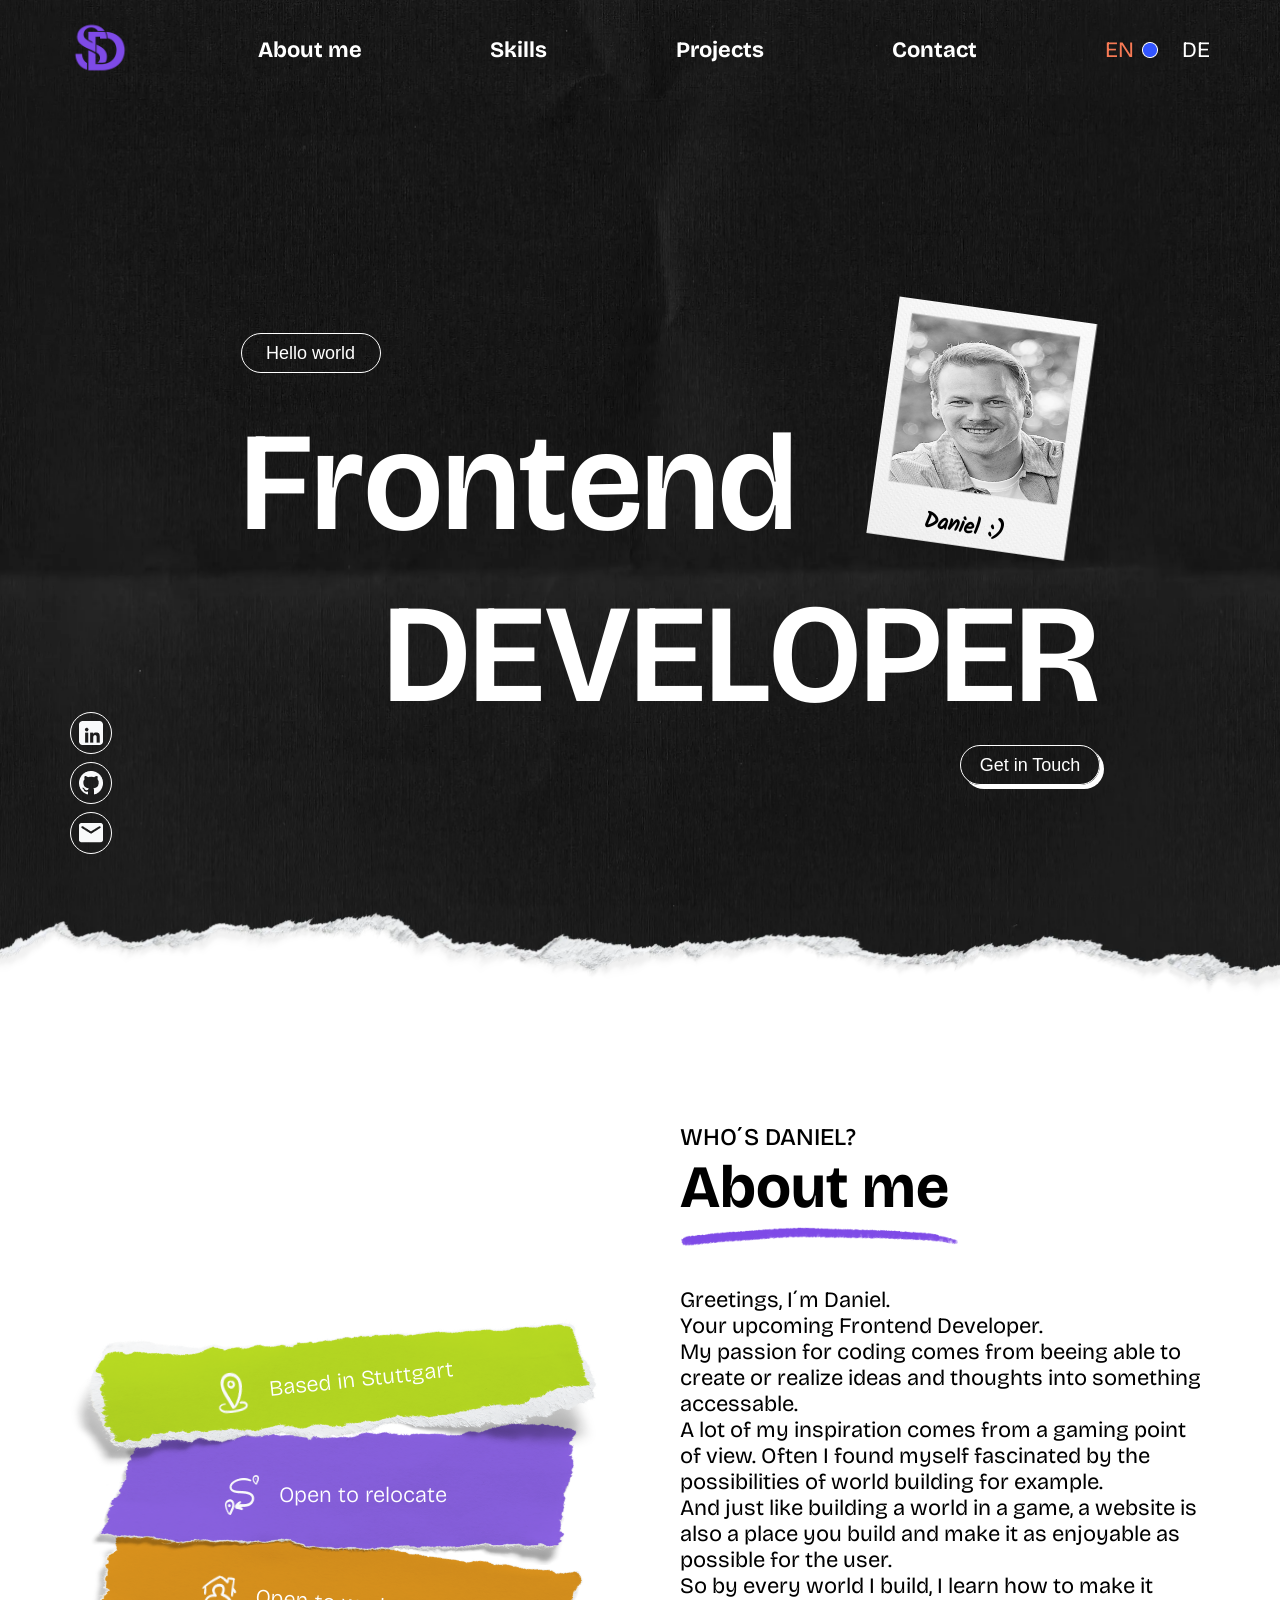
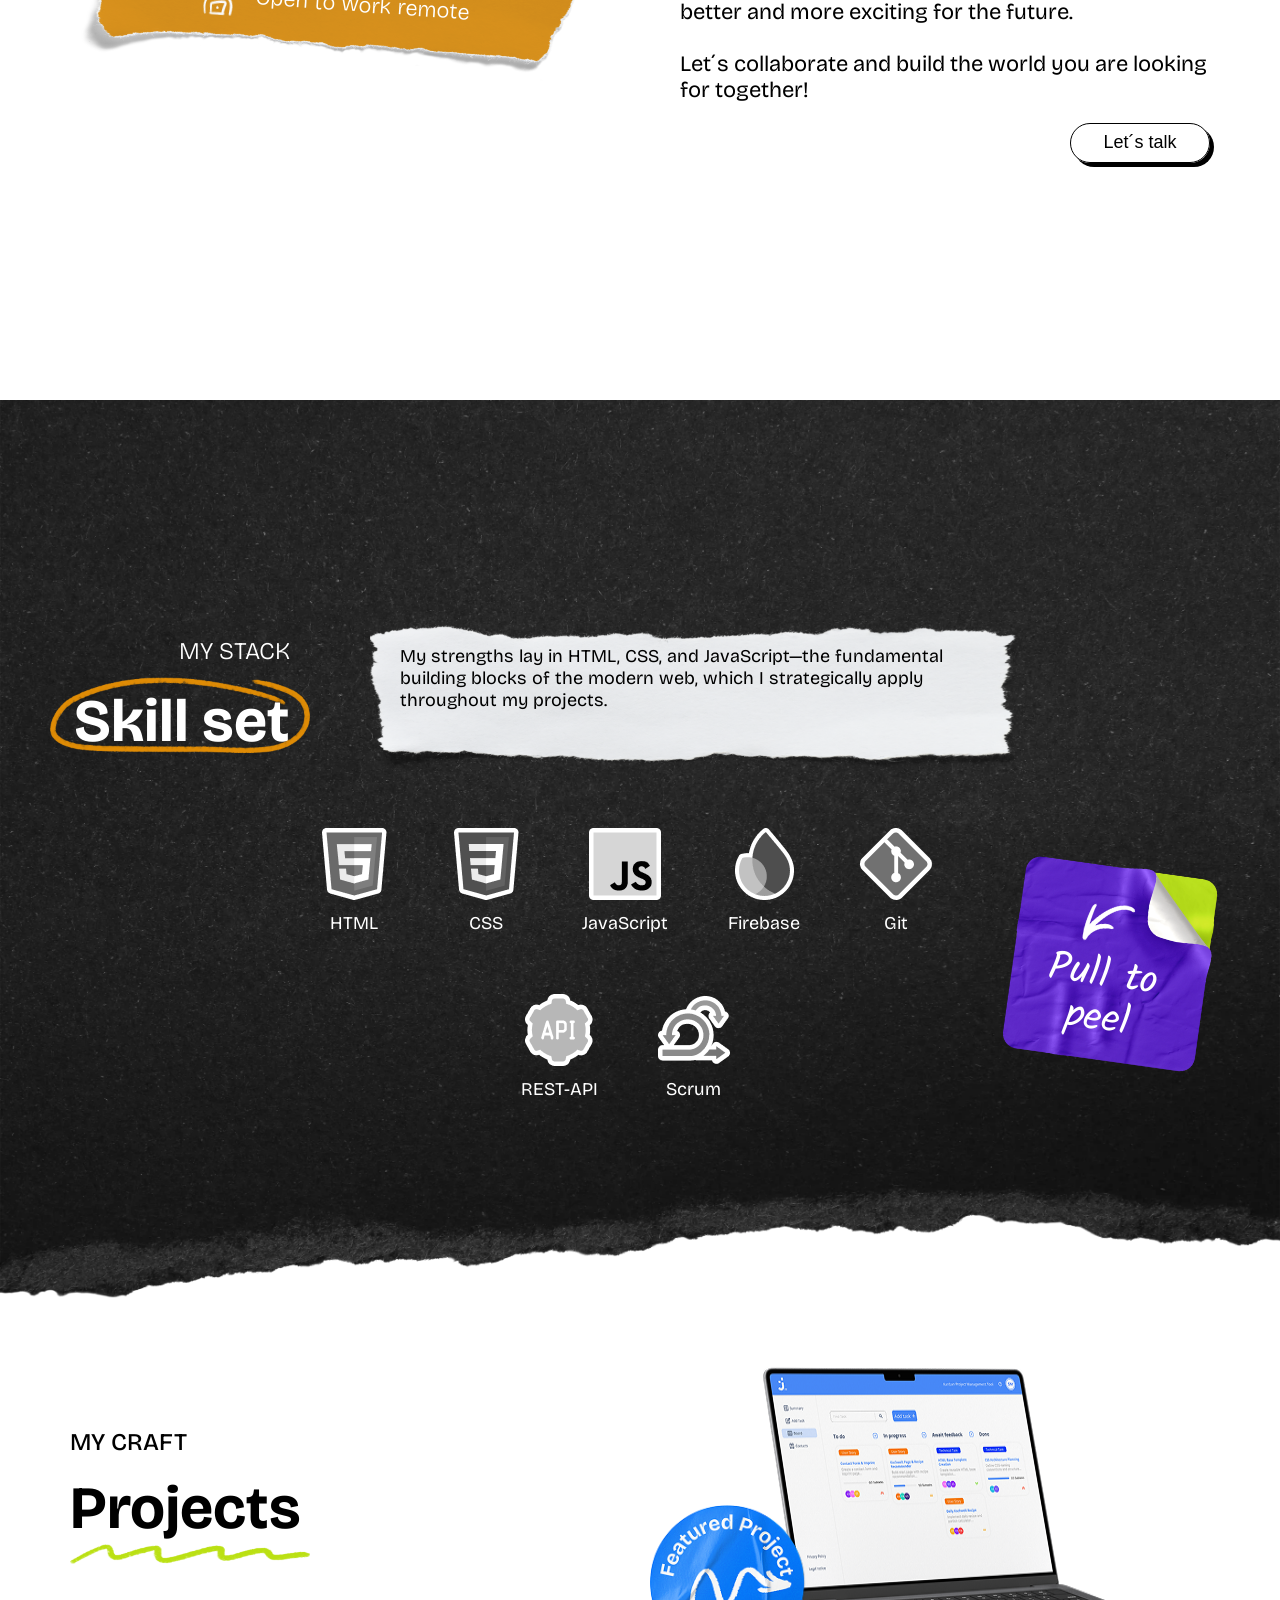
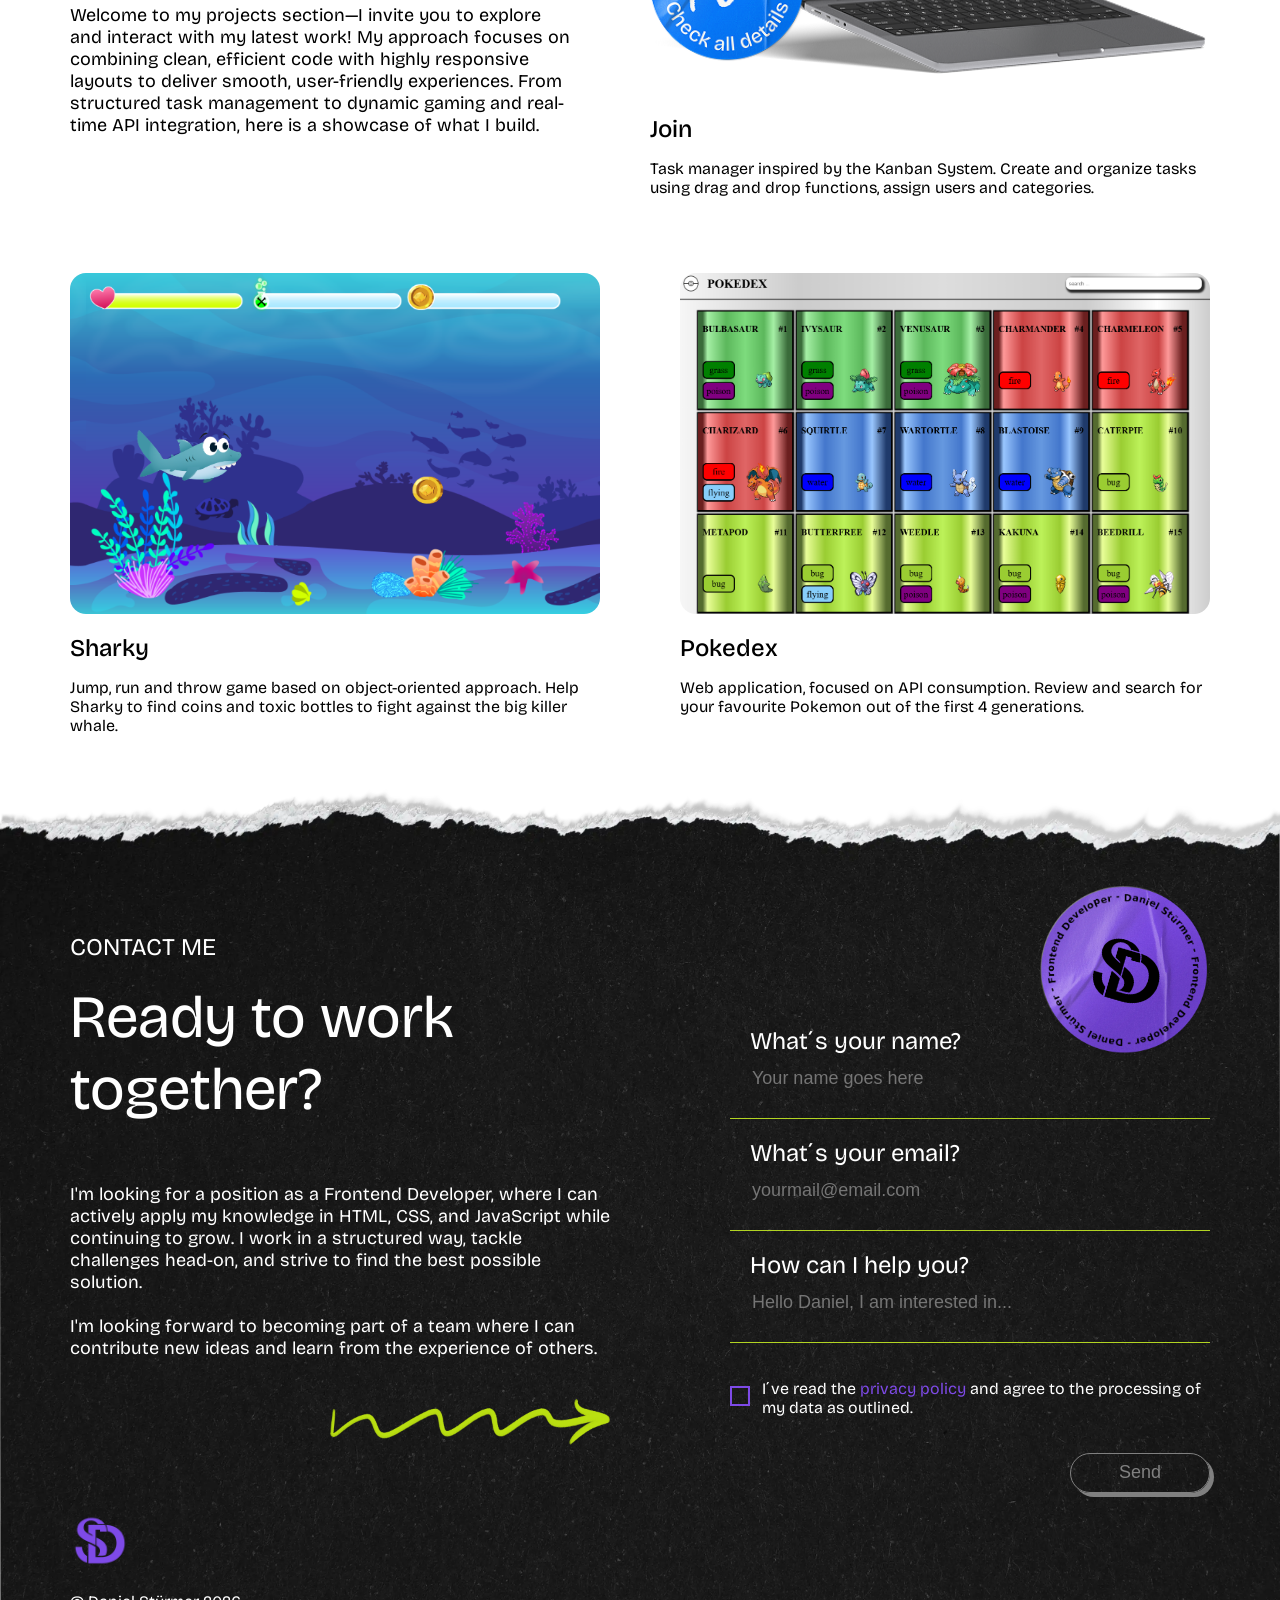
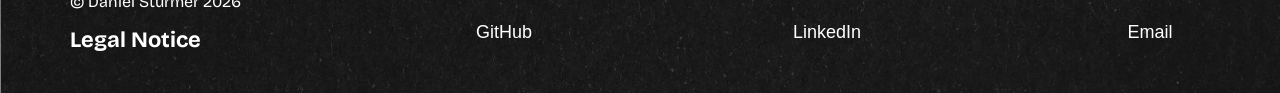
==== commit a0dbc224: "included translations for hero, about me and skills section // adjusted css style for german text to" ====
--- a/index.html
+++ b/index.html
@@ -53,27 +53,29 @@
                         <div class="hero-top">
                             <div class="hero-top-left">
                                 <div class="hello-world-wrapper">
-                                    <button id="helloWorldBtn" class="hello-world-btn">Hello world</button>
+                                    <button id="helloWorldBtn" class="hello-world-btn" data-i18n="heroHelloWorld">Hello
+                                        world</button>
                                     <img class="hand-img" src="./assets/images/hero/waving-hand.png" alt="">
                                 </div>
-                                <p class="frontend-headline">Frontend</p>
+                                <p class="frontend-headline" data-i18n="heroFrontend">Frontend</p>
                             </div>
                             <div class="hero-top-right">
                                 <img class="photo-frame-img" src="./assets/images/hero/polaroid-frame.png" alt="">
                                 <img class="profile-picture" src="./assets/images/hero/PPT1.jpg" alt="">
-                                <p class="photo-signature">Daniel :)</p>
+                                <p class="photo-signature" data-i18n="heroSignature">Daniel :)</p>
                             </div>
                         </div>
                         <div class="hero-bottom">
-                            <p class="developer-headline">DEVELOPER</p>
-                            <a href="#contact"><button class="getintouch-btn">Get in Touch</button></a>
+                            <p class="developer-headline" data-i18n="heroDeveloper">DEVELOPER</p>
+                            <a href="#contact"><button class="getintouch-btn" data-i18n="heroGetInTouch">Get in
+                                    Touch</button></a>
                         </div>
                         <div class="mobile-photo-container">
                             <div class="hero-top-right-mobile">
                                 <img class="photo-frame-img-mobile" src="./assets/images/hero/polaroid-frame.png"
                                     alt="">
                                 <img class="profile-picture-mobile" src="./assets/images/hero/PPT1.jpg" alt="">
-                                <p class="photo-signature-mobile">Daniel :)</p>
+                                <p class="photo-signature-mobile" data-i18n="heroSignature">Daniel :)</p>
                             </div>
                         </div>
                     </div>
@@ -89,32 +91,32 @@
                             <img class="about-ripped-img" src="./assets/images/about-me/green.png" alt="">
                             <div class="green-text">
                                 <img class="about-img" src="./assets/images/about-me/location-pin.png" alt="">
-                                <p>Based in Stuttgart</p>
+                                <p data-i18n="aboutBasedIn">Based in Stuttgart</p>
                             </div>
                         </div>
                         <div class="purple">
                             <img class="about-ripped-img" src="./assets/images/about-me/purple.png" alt="">
                             <div class="purple-text">
                                 <img class="about-img" src="./assets/images/about-me/location-way.png" alt="">
-                                <p>Open to relocate</p>
+                                <p data-i18n="aboutRelocate">Open to relocate</p>
                             </div>
                         </div>
                         <div class="brown">
                             <img class="about-ripped-img" src="./assets/images/about-me/brown.png" alt="">
                             <div class="brown-text">
                                 <img class="about-img" src="./assets/images/about-me/location-house.png" alt="">
-                                <p>Open to work remote</p>
+                                <p data-i18n="aboutRemote">Open to work remote</p>
                             </div>
                         </div>
                     </div>
                     <div class="about-me">
                         <div class="about-me-top">
-                            <h4>WHO´S DANIEL?</h4>
-                            <h3>About me</h3>
+                            <h4 data-i18n="aboutWhoTitle">WHO´S DANIEL?</h4>
+                            <h3 data-i18n="aboutTitle">About me</h3>
                             <img class="about-underline" src="./assets/images/about-me/underline.png" alt="">
                         </div>
                         <div class="about-me-mid">
-                            <p class="about-me-text">
+                            <p class="about-me-text" data-i18n="aboutText">
                                 Greetings, I´m Daniel.<br>
                                 Your upcoming Frontend Developer.<br>
                                 My passion for coding comes from beeing able to create or realize ideas and thoughts
@@ -130,7 +132,8 @@
                             </p>
                         </div>
                         <div class="about-me-bottom">
-                            <a href="#contact"><button class="lets-talk-btn">Let´s talk</button></a>
+                            <a href="#contact"><button class="lets-talk-btn" data-i18n="aboutLetsTalk">Let´s
+                                    talk</button></a>
                         </div>
                     </div>
                 </div>
@@ -142,13 +145,14 @@
                 <div class="skills-content">
                     <div class="skill-top">
                         <div class="skill-top-left">
-                            <p class="skill-headline-one">MY STACK</p>
-                            <p class="skill-headline-two">Skill set</p>
+                            <p class="skill-headline-one" data-i18n="skillStackLabel">MY STACK</p>
+                            <p class="skill-headline-two" data-i18n="skillSetTitle">Skill set</p>
                             <img class="skill-circle-img" src="./assets/images/skills/circle.png" alt="">
                         </div>
                         <div class="skill-description">
                             <img class="skill-paper-img" src="./assets/images/skills/paper-long-2.png" alt="">
-                            <p class="skill-text">My strengths lay in HTML, CSS, and JavaScript—the fundamental building
+                            <p class="skill-text" data-i18n="skillText">My strengths lay in HTML, CSS, and
+                                JavaScript—the fundamental building
                                 blocks of the modern web, which I strategically apply throughout my projects.
                             </p>
                         </div>
@@ -187,13 +191,14 @@
                                 <img class="peel-img-start" src="./assets/images/skills/peel-start.webp" alt="">
                                 <img class="peel-img-begin" src="./assets/images/skills/peel-begin.webp" alt="">
                                 <img class="peel-arrow" src="./assets/images/skills/Arrow.png" alt="">
-                                <p class="peel-text">
+                                <p class="peel-text" data-i18n="skillPullToPeel">
                                     Pull to<br>
                                     peel
                                 </p>
                                 <img class="peel-img-end" src="./assets/images/skills/peel-end.webp" alt="">
                                 <div class="peeled-image-box">
-                                    <p class="peeled-text">Also I´m interested<br> in diving into:</p>
+                                    <p class="peeled-text" data-i18n="skillPeeledText">Also I´m interested<br> in diving
+                                        into:</p>
                                     <div class="peeled-skill-badges">
                                         <figure class="peeled-figure">
                                             <img class="peeled-skill-badge-img" src="./assets/images/skills/angular.png"
@@ -213,13 +218,14 @@
                             <img class="peel-img-start" src="./assets/images/skills/peel-start.webp" alt="">
                             <img class="peel-img-begin" src="./assets/images/skills/peel-begin.webp" alt="">
                             <img class="peel-arrow" src="./assets/images/skills/Arrow.png" alt="">
-                            <p class="peel-text">
+                            <p class="peel-text" data-i18n="skillPullToPeel">
                                 Pull to<br>
                                 peel
                             </p>
                             <img class="peel-img-end" src="./assets/images/skills/peel-end.webp" alt="">
                             <div class="peeled-image-box">
-                                <p class="peeled-text">Also I´m interested<br> in diving into:</p>
+                                <p class="peeled-text" data-i18n="skillPeeledText">Also I´m interested<br> in diving
+                                    into:</p>
                                 <div class="peeled-skill-badges">
                                     <figure class="peeled-figure">
                                         <img class="peeled-skill-badge-img" src="./assets/images/skills/angular.png"
@@ -403,6 +409,7 @@
 <script src="./script/loadTemplates.js"></script>
 <script src="./templates/headerTemplate.js"></script>
 <script src="./templates/footerTemplate.js"></script>
+<script src="./script/translations.js"></script>
 <script src="./script.js"></script>
 
 </html>
--- a/style/header.css
+++ b/style/header.css
@@ -162,7 +162,7 @@
 
 .mobile-menu {
     position: fixed;
-    background-image: url('../assets/images/background/hero-bg.png');
+    background-image: url('../assets/images/background/hero-bg.webp');
     background-position: bottom;
     background-size: cover;
     top: 0;
--- a/style/hero.css
+++ b/style/hero.css
@@ -119,7 +119,7 @@
 }
 
 .hello-world-btn.expanded {
-    width: 220px;
+    width: 240px;
     background: var(--main-color-two);
 }
 
@@ -396,4 +396,8 @@
     .developer-headline {
         font-size: 50px;
     }
+
+    .lang-de .developer-headline {
+        font-size: 42px;
+    }
 }
--- a/style/skills.css
+++ b/style/skills.css
@@ -53,7 +53,7 @@
     color: var(--primary-color);
     text-wrap: nowrap;
     margin: 0;
-    margin-bottom: 16px;
+    margin-bottom: 20px;
 }
 
 .skill-headline-two {
@@ -62,6 +62,10 @@
     color: var(--primary-color);
     text-wrap: nowrap;
     margin: 0;
+}
+
+.lang-de .skill-headline-two {
+    font-size: 40px;
 }
 
 .skill-circle-img {
@@ -339,10 +343,15 @@
 @media (max-width: 505px) {
     .skill-headline-one {
         font-size: 20px;
+        margin-bottom: 28px;
     }
 
     .skill-headline-two {
         font-size: 52px;
+    }
+
+    .lang-de .skill-headline-two {
+        font-size: 34px;
     }
 
     .skill-circle-img {
@@ -380,6 +389,8 @@
 
     .peeled-text {
         font-size: 16px;
+        margin: 0;
+        margin-bottom: 6px;
     }
 
     .peeled-skill-badges {
@@ -396,6 +407,10 @@
         font-size: 42px;
     }
 
+    .lang-de .skill-headline-two {
+        font-size: 28px;
+    }
+
     .skill-circle-img {
         width: 180px;
         left: 65%;
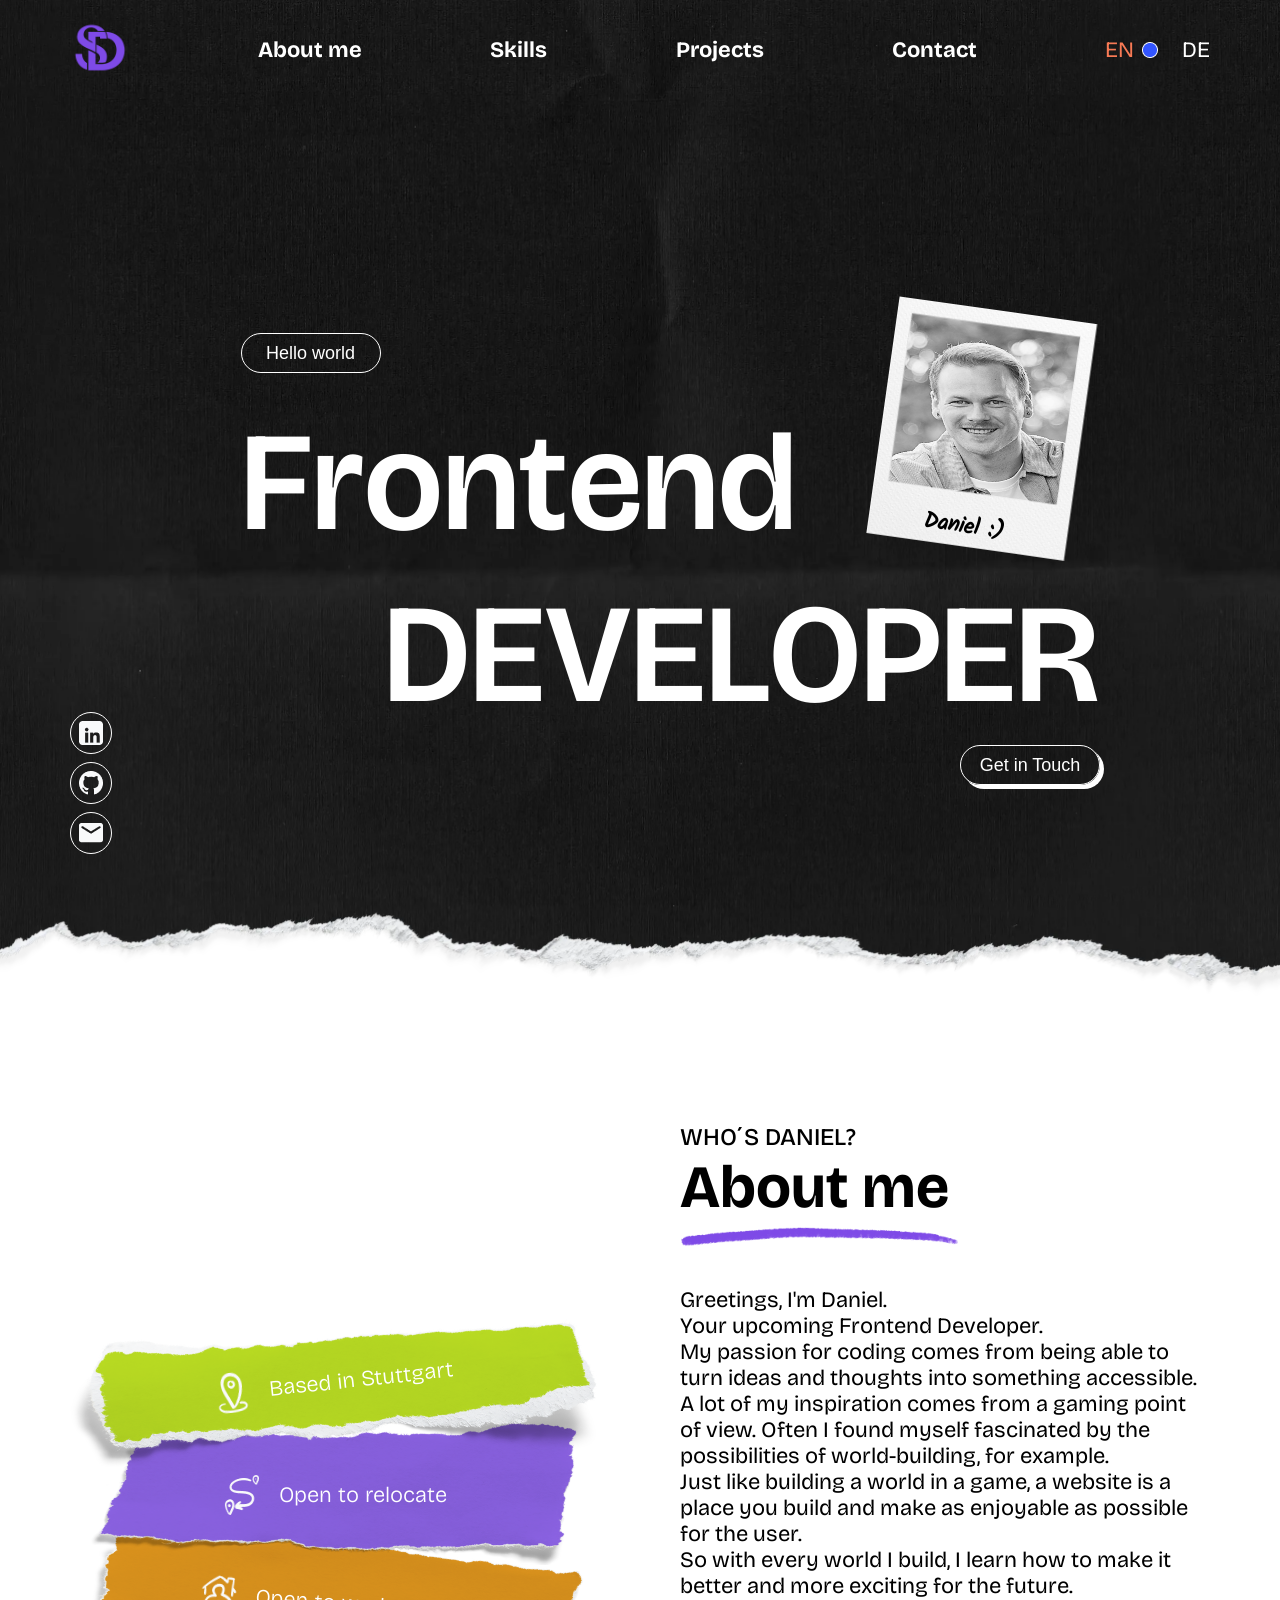
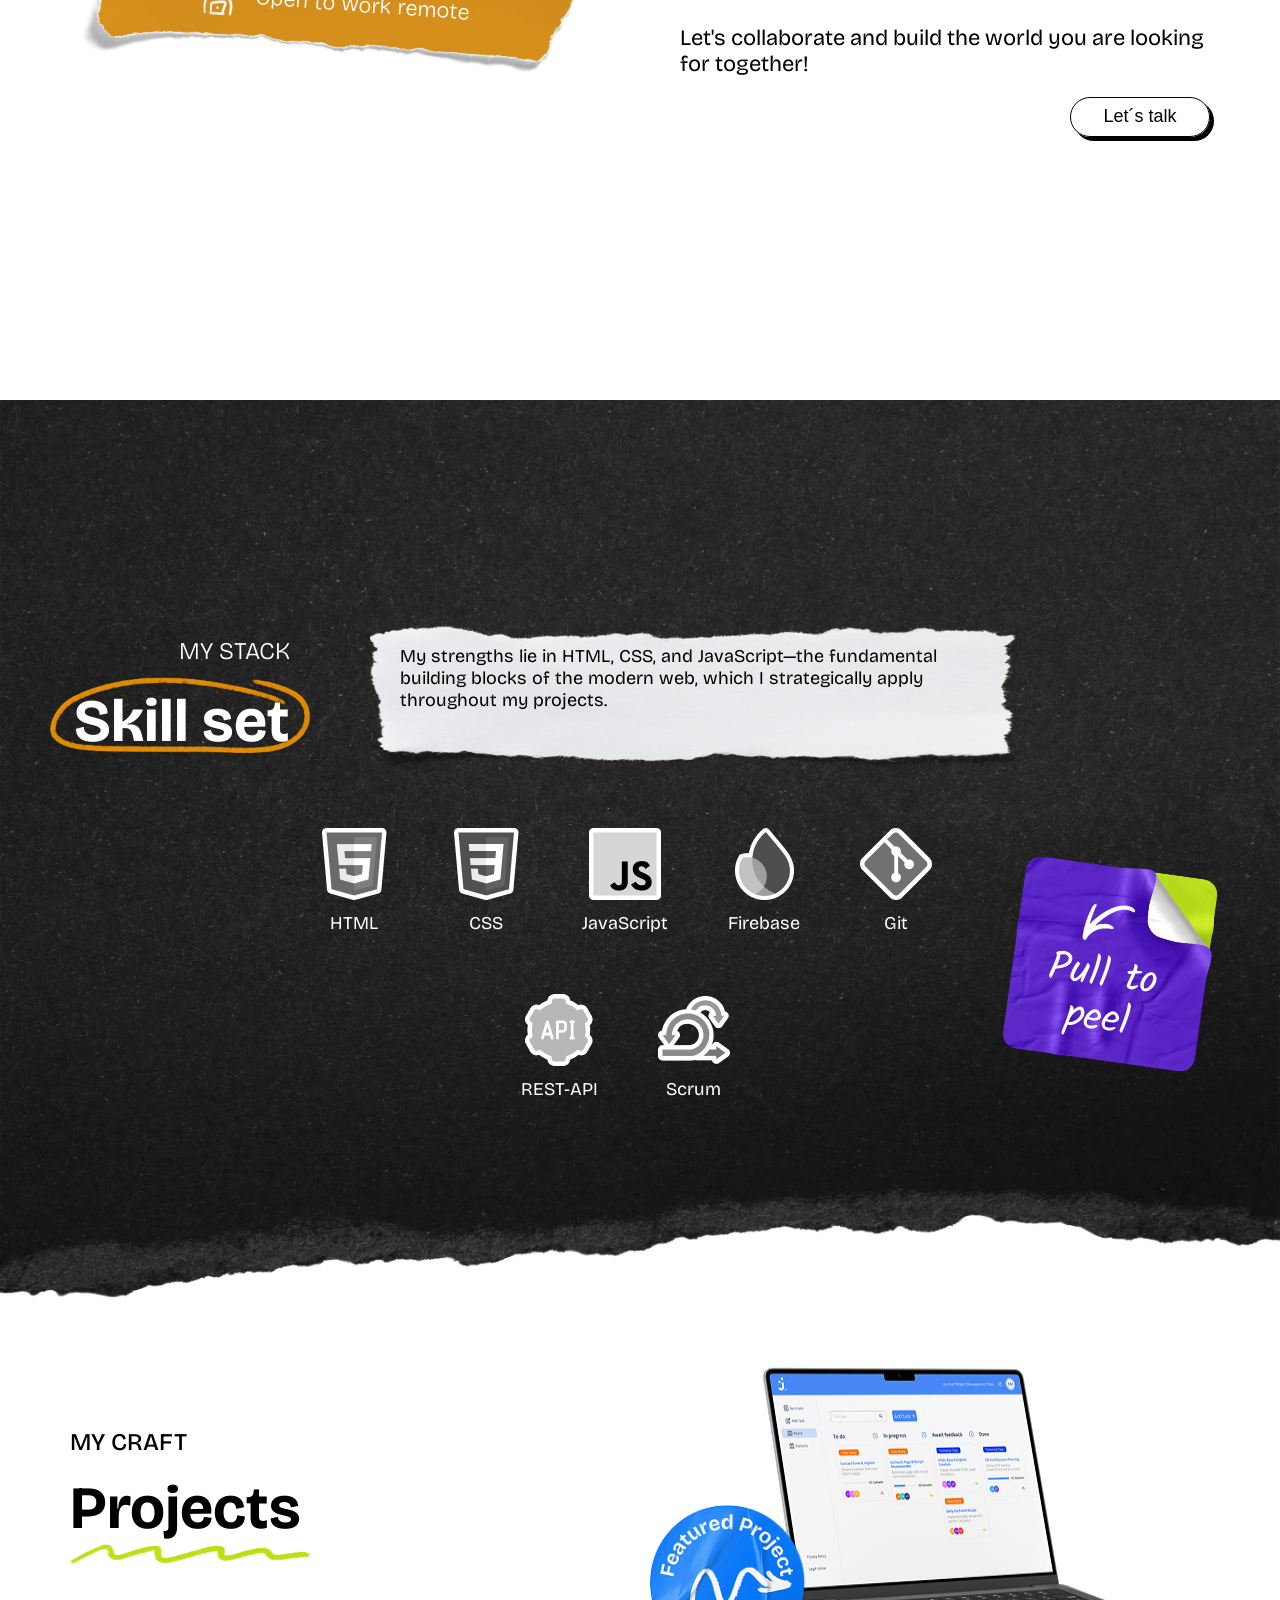
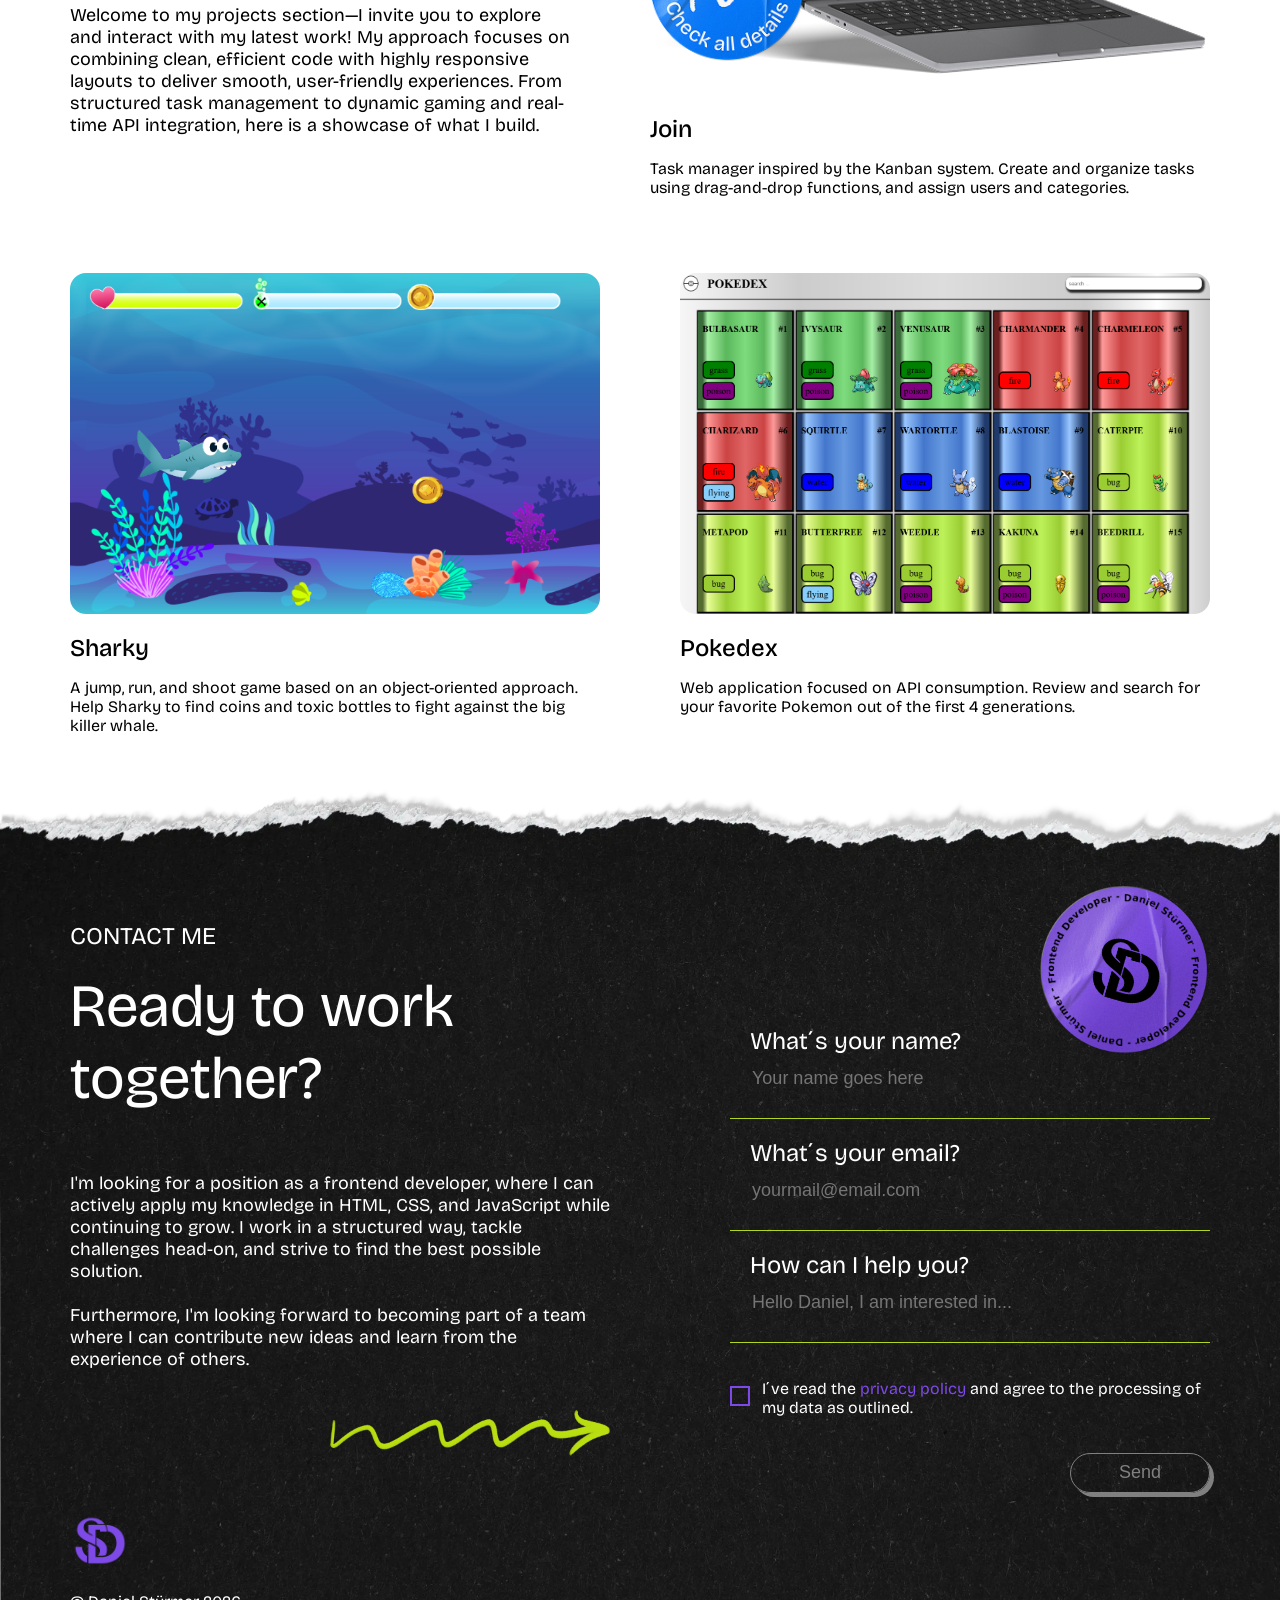
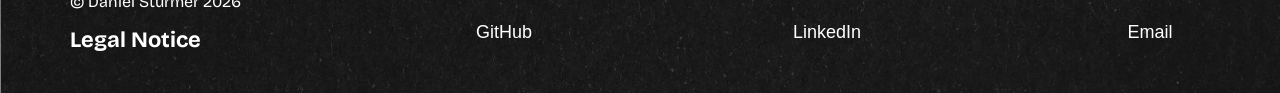
==== commit 04aa8e1a: "corrected the english texts with a language tool" ====
--- a/index.html
+++ b/index.html
@@ -117,18 +117,18 @@
                         </div>
                         <div class="about-me-mid">
                             <p class="about-me-text" data-i18n="aboutText">
-                                Greetings, I´m Daniel.<br>
+                                Greetings, I'm Daniel.<br>
                                 Your upcoming Frontend Developer.<br>
-                                My passion for coding comes from beeing able to create or realize ideas and thoughts
-                                into something accessable.<br>
+                                My passion for coding comes from being able to turn ideas and thoughts into something
+                                accessible.<br>
                                 A lot of my inspiration comes from a gaming point of view. Often I found myself
-                                fascinated by the possibilities of world building for example.<br>
-                                And just like building a world in a game, a website is also a place you build and make
-                                it as enjoyable as possible for the user.<br>
-                                So by every world I build, I learn how to make it better and more exciting for the
+                                fascinated by the possibilities of world-building, for example.<br>
+                                Just like building a world in a game, a website is a place you build and make as
+                                enjoyable as possible for the user.<br>
+                                So with every world I build, I learn how to make it better and more exciting for the
                                 future.<br>
                                 <br>
-                                Let´s collaborate and build the world you are looking for together!
+                                Let's collaborate and build the world you are looking for together!
                             </p>
                         </div>
                         <div class="about-me-bottom">
@@ -151,7 +151,7 @@
                         </div>
                         <div class="skill-description">
                             <img class="skill-paper-img" src="./assets/images/skills/paper-long-2.png" alt="">
-                            <p class="skill-text" data-i18n="skillText">My strengths lay in HTML, CSS, and
+                            <p class="skill-text" data-i18n="skillText">My strengths lie in HTML, CSS, and
                                 JavaScript—the fundamental building
                                 blocks of the modern web, which I strategically apply throughout my projects.
                             </p>
@@ -250,10 +250,11 @@
                 <div class="projects-content">
                     <div class="projects-top">
                         <div class="projects-intro">
-                            <h4>MY CRAFT</h4>
-                            <h3>Projects</h3>
+                            <h4 data-i18n="projectsCraftLabel">MY CRAFT</h4>
+                            <h3 data-i18n="projectsTitle">Projects</h3>
                             <img class="projects-underline" src="./assets/images/projects/green-underline.png" alt="">
-                            <p class="projects-text">Welcome to my projects section—I invite you to explore and interact
+                            <p class="projects-text" data-i18n="projectsText">Welcome to my projects section—I invite
+                                you to explore and interact
                                 with my latest work! My approach focuses on combining clean, efficient code with highly
                                 responsive layouts to deliver smooth, user-friendly experiences. From structured task
                                 management to dynamic gaming and real-time API integration, here is a showcase of what I
@@ -269,16 +270,18 @@
                                     <img class="join-badge-img" src="./assets/images/projects/project-sticker.png"
                                         alt="">
                                     <a href="./html/join.html">
-                                        <button class="project-details-btn">Project details</button>
-                                    </a>
-                                </div>
-                                <h4>Join</h4>
-                                <p>Task manager inspired by the Kanban System. Create and organize tasks using drag and
-                                    drop functions, assign users and categories.
+                                        <button class="project-details-btn" data-i18n="projectDetailsBtn">Project
+                                            details</button>
+                                    </a>
+                                </div>
+                                <h4 data-i18n="joinTitle">Join</h4>
+                                <p data-i18n="joinText">Task manager inspired by the Kanban system. Create and organize
+                                    tasks using drag-and-drop functions, and assign users and categories.
                                 </p>
                                 <div class="project-details-btn-box">
                                     <a href="./html/join.html">
-                                        <button class="project-details-btn-mobile">Project details</button>
+                                        <button class="project-details-btn-mobile" data-i18n="projectDetailsBtn">Project
+                                            details</button>
                                     </a>
                                 </div>
                             </div>
@@ -292,16 +295,19 @@
                                         <img class="sharky-img" src="./assets/images/projects/sharky.png" alt="">
                                     </a>
                                     <a href="./html/sharky.html">
-                                        <button class="project-details-btn">Project details</button>
-                                    </a>
-                                </div>
-                                <h4>Sharky</h4>
-                                <p>Jump, run and throw game based on object-oriented approach. Help Sharky to find coins
-                                    and toxic bottles to fight against the big killer whale.
+                                        <button class="project-details-btn" data-i18n="projectDetailsBtn">Project
+                                            details</button>
+                                    </a>
+                                </div>
+                                <h4 data-i18n="sharkyTitle">Sharky</h4>
+                                <p data-i18n="sharkyText">A jump, run, and shoot game based on an object-oriented
+                                    approach. Help Sharky to find coins and toxic bottles to fight against the big
+                                    killer whale.
                                 </p>
                                 <div class="project-details-btn-box">
                                     <a href="./html/sharky.html">
-                                        <button class="project-details-btn-mobile">Project details</button>
+                                        <button class="project-details-btn-mobile" data-i18n="projectDetailsBtn">Project
+                                            details</button>
                                     </a>
                                 </div>
                             </div>
@@ -313,16 +319,19 @@
                                         <img class="pokedex-img" src="./assets/images/projects/pokedex.png" alt="">
                                     </a>
                                     <a href="./html/pokedex.html">
-                                        <button class="project-details-btn">Project details</button>
-                                    </a>
-                                </div>
-                                <h4>Pokedex</h4>
-                                <p>Web application, focused on API consumption. Review and search for your favourite
+                                        <button class="project-details-btn" data-i18n="projectDetailsBtn">Project
+                                            details</button>
+                                    </a>
+                                </div>
+                                <h4 data-i18n="pokedexTitle">Pokedex</h4>
+                                <p data-i18n="pokedexText">Web application focused on API consumption. Review and
+                                    search for your favorite
                                     Pokemon out of the first 4 generations.
                                 </p>
                                 <div class="project-details-btn-box">
                                     <a href="./html/pokedex.html">
-                                        <button class="project-details-btn-mobile">Project details</button>
+                                        <button class="project-details-btn-mobile" data-i18n="projectDetailsBtn">Project
+                                            details</button>
                                     </a>
                                 </div>
                             </div>
@@ -341,14 +350,15 @@
                         <img class="contact-badge-logo-img-mobile" src="./assets/images/logo.png" alt="">
                     </div>
                     <div class="contact-left">
-                        <h4>CONTACT ME</h4>
-                        <h3>Ready to work together?</h3>
-                        <p class="contact-text">I'm looking for a position as a Frontend Developer, where I can actively
+                        <h4 data-i18n="contactMeLabel">CONTACT ME</h4>
+                        <h3 data-i18n="contactTitle">Ready to work together?</h3>
+                        <p class="contact-text" data-i18n="contactText">I'm looking for a position as a frontend
+                            developer, where I can actively
                             apply my knowledge in HTML, CSS, and JavaScript while continuing to grow. I work in a
                             structured way, tackle challenges head-on, and strive to find the best possible
                             solution.<br>
                             <br>
-                            I'm looking forward to becoming part of a team where I can contribute new ideas and learn
+                            Furthermore, I'm looking forward to becoming part of a team where I can contribute new ideas and learn
                             from the experience of others.
                         </p>
                         <img class="contact-arrow-img" src="./assets/images/contact/green-arrow.png" alt="">
@@ -362,21 +372,22 @@
                         <div class="contact-questions">
                             <div id="barOne" class="contact-questions-seperator bar-one"></div>
                             <div id="nameQuestion" class="name-question">
-                                <h4>What´s your name?</h4>
+                                <h4 data-i18n="nameQuestion">What´s your name?</h4>
                                 <input id="nameInput" class="contact-input-field" type="text"
-                                    placeholder="Your name goes here">
+                                    placeholder="Your name goes here" data-i18n-placeholder="namePlaceholder">
                             </div>
                             <div id="barTwo" class="contact-questions-seperator bar-two"></div>
                             <div id="emailQuestion" class="email-question">
-                                <h4>What´s your email?</h4>
+                                <h4 data-i18n="emailQuestion">What´s your email?</h4>
                                 <input id="emailInput" class="contact-input-field" type="email"
-                                    placeholder="yourmail@email.com">
+                                    placeholder="yourmail@email.com" data-i18n-placeholder="emailPlaceholder">
                             </div>
                             <div id="barThree" class="contact-questions-seperator bar-three"></div>
                             <div id="helpQuestion" class="help-question">
-                                <h4>How can I help you?</h4>
+                                <h4 data-i18n="helpQuestion">How can I help you?</h4>
                                 <input id="helpInput" class="contact-input-field" type="text"
-                                    placeholder="Hello Daniel, I am interested in...">
+                                    placeholder="Hello Daniel, I am interested in..."
+                                    data-i18n-placeholder="helpPlaceholder">
                             </div>
                             <div id="barFour" class="contact-questions-seperator bar-four"></div>
                         </div>
@@ -386,12 +397,14 @@
                                 <img id="checkmark" class="checkmark-img" src="./assets/images/contact/check.png"
                                     alt="">
                             </div>
-                            <p>I´ve read the <a class="contact-link">privacy policy</a> and agree to the processing of
-                                my data as outlined.</p>
+                            <p><span data-i18n="privacyText">I´ve read the</span> <a class="contact-link"
+                                    data-i18n="privacyLink">privacy policy</a> <span data-i18n="privacyTextEnd">and
+                                    agree to the processing of
+                                    my data as outlined.</span></p>
                         </div>
                         <div class="send-btn-mobile">
                             <img class="contact-arrow-img-mobile" src="./assets/images/contact/green-arrow.png" alt="">
-                            <button id="sendBtn" class="send-btn" disabled>Send</button>
+                            <button id="sendBtn" class="send-btn" data-i18n="sendBtn" disabled>Send</button>
                         </div>
                     </div>
                 </div>
--- a/style/header.css
+++ b/style/header.css
@@ -56,6 +56,14 @@
     transition: none;
 }
 
+.lang-de .nav-circle-img {
+    width: 150px;
+}
+
+.lang-de .nav-string-img {
+    width: 280px;
+}
+
 .header-tabs a:hover .nav-circle-img {
     animation: draw-circle 0.4s ease forwards;
 }
--- a/style/contact.css
+++ b/style/contact.css
@@ -47,6 +47,7 @@
     align-items: flex-start;
     max-width: 560px;
     width: 100%;
+    word-break: break-word;
 }
 
 .contact-left h4 {
@@ -157,7 +158,7 @@
     display: flex;
     flex-direction: column;
     box-sizing: border-box;
-    padding: 0 20px 0 20px;
+    padding: 0 0 0 20px;
     z-index: 2;
 }
 
@@ -169,7 +170,7 @@
     display: flex;
     flex-direction: column;
     box-sizing: border-box;
-    padding: 0 20px 0 20px;
+    padding: 0 0 0 20px;
 }
 
 .email-question:hover {
@@ -180,7 +181,7 @@
     display: flex;
     flex-direction: column;
     box-sizing: border-box;
-    padding: 0 20px 0 20px;
+    padding: 0 0 0 20px;
 }
 
 .help-question:hover {
@@ -371,6 +372,18 @@
         height: 30px;
     }
 
+    .name-question {
+        padding: 0 0 0 10px;
+    }
+    
+    .email-question {
+        padding: 0 0 0 10px;
+    }
+    
+    .help-question {
+        padding: 0 0 0 10px;
+    }
+
     .send-btn {
         width: 100px;
         height: 32px;
--- a/style/footer.css
+++ b/style/footer.css
@@ -157,14 +157,26 @@
         width: 90px;
         height: 30px;
     }
-    
+
     .linkedin-link-btn {
         width: 90px;
         height: 30px;
     }
-    
+
     .email-link-btn {
         width: 90px;
         height: 30px;
     }
+
+    .legal-notice-background .github-link-btn {
+        font-size: var(--small-text);
+    }
+
+    .legal-notice-background .linkedin-link-btn {
+        font-size: var(--small-text);
+    }
+
+    .legal-notice-background .email-link-btn {
+        font-size: var(--small-text);
+    }
 }
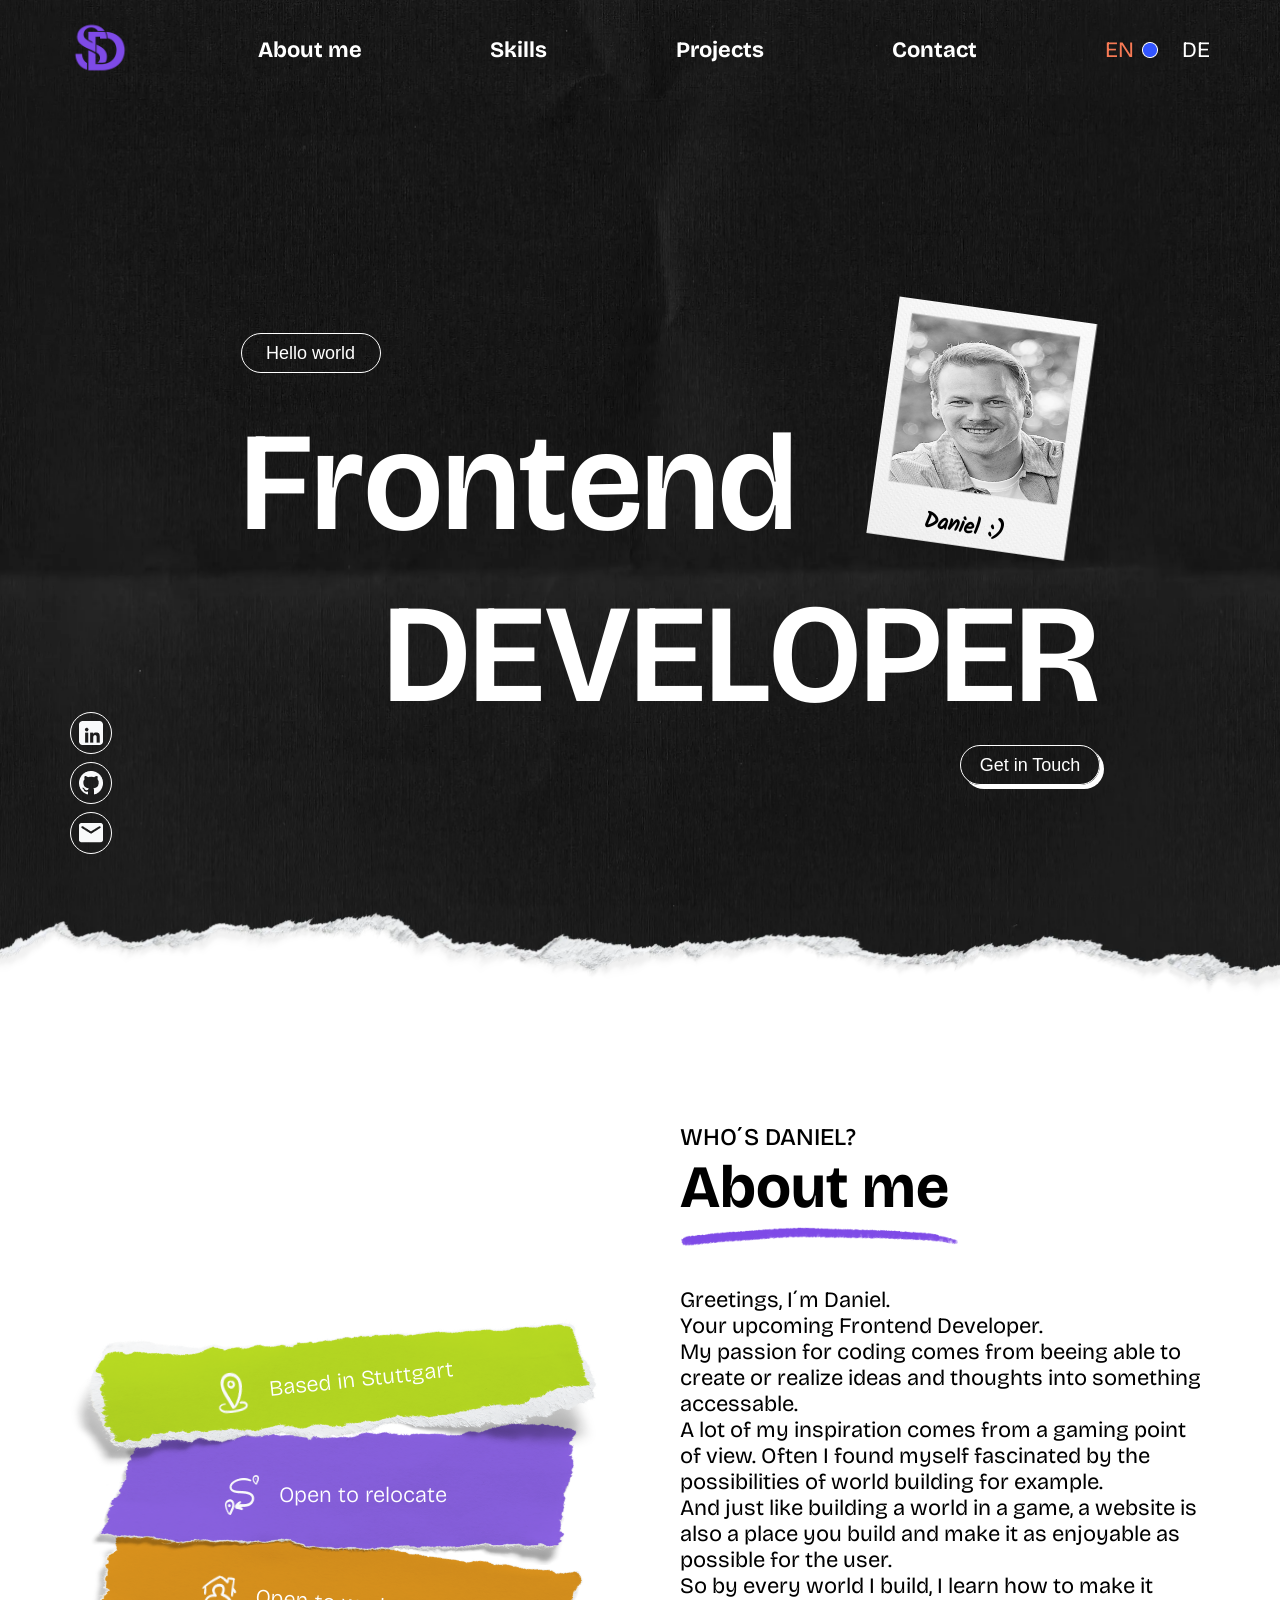
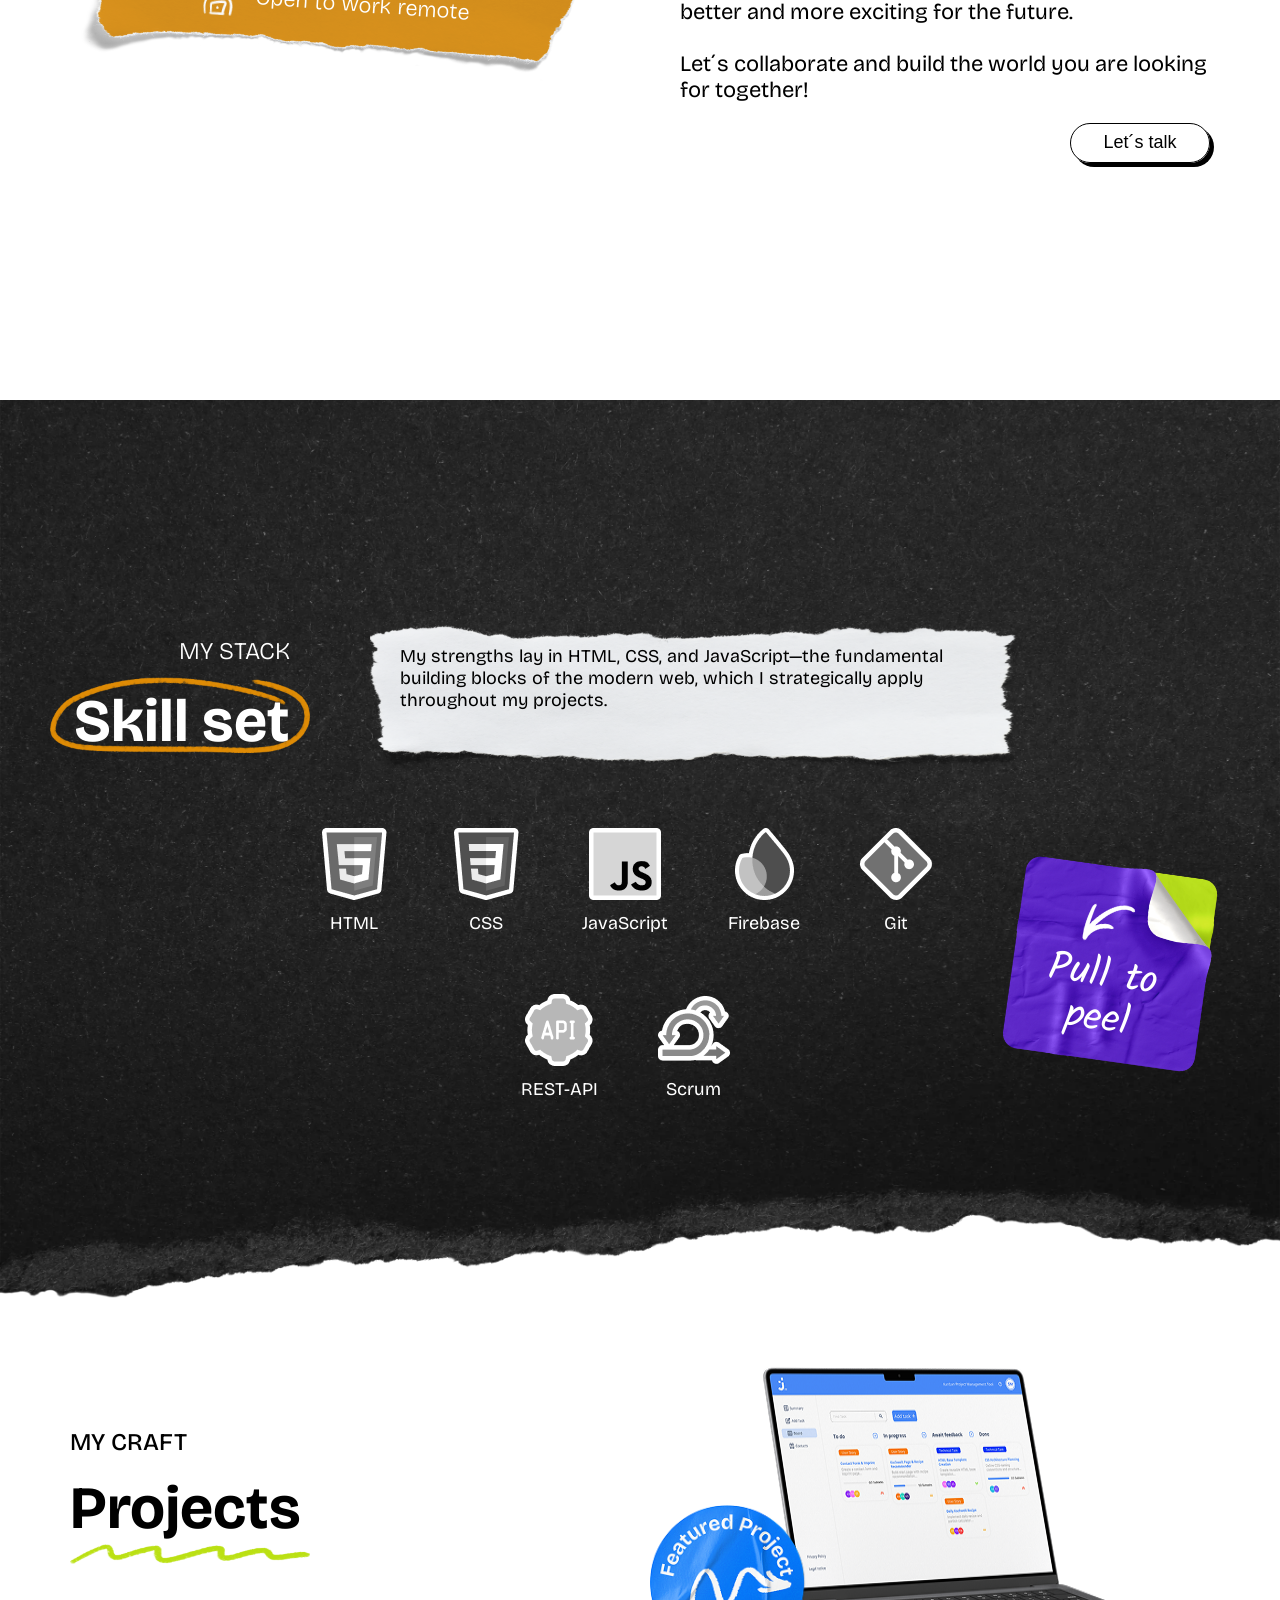
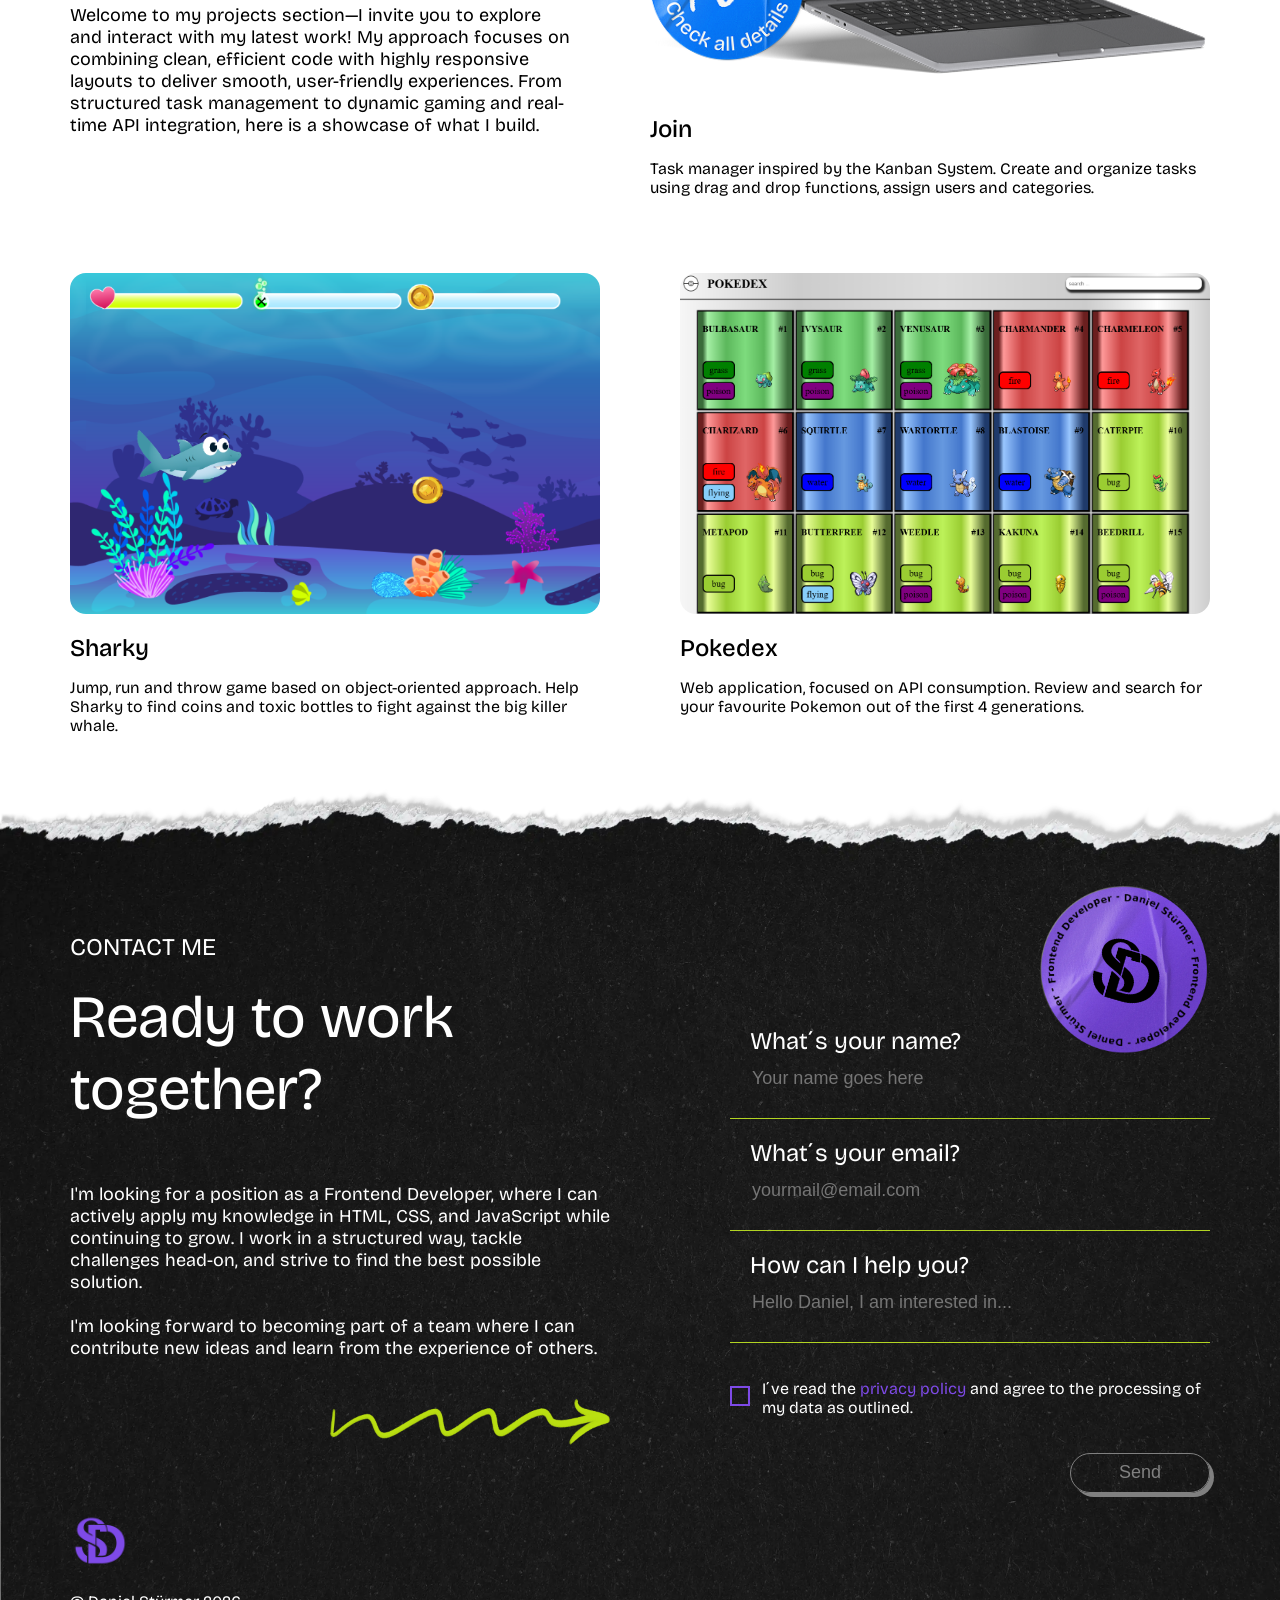
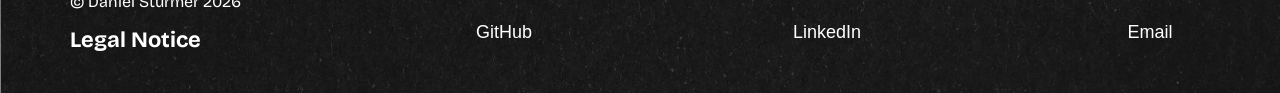
==== commit 0b1b72af: "included template files for all sections in index file and implemented them" ====
--- a/index.html
+++ b/index.html
@@ -31,382 +31,37 @@
                 <header id="headerContent">
                 </header>
 
-                <div class="hero-container">
-                    <div class="hero-contact-links">
-                        <div class="social-link">
-                            <a href="https://www.linkedin.com/in/daniel-st%C3%BCrmer-b3b6673b3/">
-                                <img class="social-images" src="./assets/images/hero/linkedin-btn.png" alt="">
-                            </a>
-                        </div>
-                        <div class="social-link">
-                            <a href="https://github.com/Merino-Creator">
-                                <img class="social-images" src="./assets/images/hero/github-btn.png" alt="">
-                            </a>
-                        </div>
-                        <div class="social-link">
-                            <a href="">
-                                <img class="social-images" src="./assets/images/hero/email-btn.png" alt="">
-                            </a>
-                        </div>
-                    </div>
-                    <div class="hero-content">
-                        <div class="hero-top">
-                            <div class="hero-top-left">
-                                <div class="hello-world-wrapper">
-                                    <button id="helloWorldBtn" class="hello-world-btn" data-i18n="heroHelloWorld">Hello
-                                        world</button>
-                                    <img class="hand-img" src="./assets/images/hero/waving-hand.png" alt="">
-                                </div>
-                                <p class="frontend-headline" data-i18n="heroFrontend">Frontend</p>
-                            </div>
-                            <div class="hero-top-right">
-                                <img class="photo-frame-img" src="./assets/images/hero/polaroid-frame.png" alt="">
-                                <img class="profile-picture" src="./assets/images/hero/PPT1.jpg" alt="">
-                                <p class="photo-signature" data-i18n="heroSignature">Daniel :)</p>
-                            </div>
-                        </div>
-                        <div class="hero-bottom">
-                            <p class="developer-headline" data-i18n="heroDeveloper">DEVELOPER</p>
-                            <a href="#contact"><button class="getintouch-btn" data-i18n="heroGetInTouch">Get in
-                                    Touch</button></a>
-                        </div>
-                        <div class="mobile-photo-container">
-                            <div class="hero-top-right-mobile">
-                                <img class="photo-frame-img-mobile" src="./assets/images/hero/polaroid-frame.png"
-                                    alt="">
-                                <img class="profile-picture-mobile" src="./assets/images/hero/PPT1.jpg" alt="">
-                                <p class="photo-signature-mobile" data-i18n="heroSignature">Daniel :)</p>
-                            </div>
-                        </div>
-                    </div>
+                <div class="hero-container" id="heroContent">
                 </div>
+                
             </div>
         </section>
 
         <section id="about" class="about">
             <div class="about-content-wrapper">
-                <div class="about-content">
-                    <div class="location">
-                        <div class="green">
-                            <img class="about-ripped-img" src="./assets/images/about-me/green.png" alt="">
-                            <div class="green-text">
-                                <img class="about-img" src="./assets/images/about-me/location-pin.png" alt="">
-                                <p data-i18n="aboutBasedIn">Based in Stuttgart</p>
-                            </div>
-                        </div>
-                        <div class="purple">
-                            <img class="about-ripped-img" src="./assets/images/about-me/purple.png" alt="">
-                            <div class="purple-text">
-                                <img class="about-img" src="./assets/images/about-me/location-way.png" alt="">
-                                <p data-i18n="aboutRelocate">Open to relocate</p>
-                            </div>
-                        </div>
-                        <div class="brown">
-                            <img class="about-ripped-img" src="./assets/images/about-me/brown.png" alt="">
-                            <div class="brown-text">
-                                <img class="about-img" src="./assets/images/about-me/location-house.png" alt="">
-                                <p data-i18n="aboutRemote">Open to work remote</p>
-                            </div>
-                        </div>
-                    </div>
-                    <div class="about-me">
-                        <div class="about-me-top">
-                            <h4 data-i18n="aboutWhoTitle">WHO´S DANIEL?</h4>
-                            <h3 data-i18n="aboutTitle">About me</h3>
-                            <img class="about-underline" src="./assets/images/about-me/underline.png" alt="">
-                        </div>
-                        <div class="about-me-mid">
-                            <p class="about-me-text" data-i18n="aboutText">
-                                Greetings, I'm Daniel.<br>
-                                Your upcoming Frontend Developer.<br>
-                                My passion for coding comes from being able to turn ideas and thoughts into something
-                                accessible.<br>
-                                A lot of my inspiration comes from a gaming point of view. Often I found myself
-                                fascinated by the possibilities of world-building, for example.<br>
-                                Just like building a world in a game, a website is a place you build and make as
-                                enjoyable as possible for the user.<br>
-                                So with every world I build, I learn how to make it better and more exciting for the
-                                future.<br>
-                                <br>
-                                Let's collaborate and build the world you are looking for together!
-                            </p>
-                        </div>
-                        <div class="about-me-bottom">
-                            <a href="#contact"><button class="lets-talk-btn" data-i18n="aboutLetsTalk">Let´s
-                                    talk</button></a>
-                        </div>
-                    </div>
+                <div class="about-content" id="aboutContent">
                 </div>
             </div>
         </section>
 
         <section id="skills" class="skills ">
             <div class="skills-content-wrapper">
-                <div class="skills-content">
-                    <div class="skill-top">
-                        <div class="skill-top-left">
-                            <p class="skill-headline-one" data-i18n="skillStackLabel">MY STACK</p>
-                            <p class="skill-headline-two" data-i18n="skillSetTitle">Skill set</p>
-                            <img class="skill-circle-img" src="./assets/images/skills/circle.png" alt="">
-                        </div>
-                        <div class="skill-description">
-                            <img class="skill-paper-img" src="./assets/images/skills/paper-long-2.png" alt="">
-                            <p class="skill-text" data-i18n="skillText">My strengths lie in HTML, CSS, and
-                                JavaScript—the fundamental building
-                                blocks of the modern web, which I strategically apply throughout my projects.
-                            </p>
-                        </div>
-                    </div>
-                    <div class="skill-bottom">
-                        <div class="skill-badges">
-                            <figure>
-                                <img class="skill-badge-img" src="./assets/images/skills/html.png" alt="">
-                                <figcaption>HTML</figcaption>
-                            </figure>
-                            <figure>
-                                <img class="skill-badge-img" src="./assets/images/skills/css.png" alt="">
-                                <figcaption>CSS</figcaption>
-                            </figure>
-                            <figure>
-                                <img class="skill-badge-img" src="./assets/images/skills/javascript.png" alt="">
-                                <figcaption>JavaScript</figcaption>
-                            </figure>
-                            <figure>
-                                <img class="skill-badge-img" src="./assets/images/skills/firebase.png" alt="">
-                                <figcaption>Firebase</figcaption>
-                            </figure>
-                            <figure>
-                                <img class="skill-badge-img" src="./assets/images/skills/github.png" alt="">
-                                <figcaption>Git</figcaption>
-                            </figure>
-                            <figure>
-                                <img class="skill-badge-img" src="./assets/images/skills/restapi.png" alt="">
-                                <figcaption>REST-API</figcaption>
-                            </figure>
-                            <figure>
-                                <img class="skill-badge-img" src="./assets/images/skills/scrum.png" alt="">
-                                <figcaption>Scrum</figcaption>
-                            </figure>
-                            <div class="skill-bottom-right-mobile">
-                                <img class="peel-img-start" src="./assets/images/skills/peel-start.webp" alt="">
-                                <img class="peel-img-begin" src="./assets/images/skills/peel-begin.webp" alt="">
-                                <img class="peel-arrow" src="./assets/images/skills/Arrow.png" alt="">
-                                <p class="peel-text" data-i18n="skillPullToPeel">
-                                    Pull to<br>
-                                    peel
-                                </p>
-                                <img class="peel-img-end" src="./assets/images/skills/peel-end.webp" alt="">
-                                <div class="peeled-image-box">
-                                    <p class="peeled-text" data-i18n="skillPeeledText">Also I´m interested<br> in diving
-                                        into:</p>
-                                    <div class="peeled-skill-badges">
-                                        <figure class="peeled-figure">
-                                            <img class="peeled-skill-badge-img" src="./assets/images/skills/angular.png"
-                                                alt="">
-                                            <figcaption class="peeled-figcaption">Angular</figcaption>
-                                        </figure>
-                                        <figure class="peeled-figure">
-                                            <img class="peeled-skill-badge-img" src="./assets/images/skills/python.png"
-                                                alt="">
-                                            <figcaption class="peeled-figcaption">Python</figcaption>
-                                        </figure>
-                                    </div>
-                                </div>
-                            </div>
-                        </div>
-                        <div class="skill-bottom-right">
-                            <img class="peel-img-start" src="./assets/images/skills/peel-start.webp" alt="">
-                            <img class="peel-img-begin" src="./assets/images/skills/peel-begin.webp" alt="">
-                            <img class="peel-arrow" src="./assets/images/skills/Arrow.png" alt="">
-                            <p class="peel-text" data-i18n="skillPullToPeel">
-                                Pull to<br>
-                                peel
-                            </p>
-                            <img class="peel-img-end" src="./assets/images/skills/peel-end.webp" alt="">
-                            <div class="peeled-image-box">
-                                <p class="peeled-text" data-i18n="skillPeeledText">Also I´m interested<br> in diving
-                                    into:</p>
-                                <div class="peeled-skill-badges">
-                                    <figure class="peeled-figure">
-                                        <img class="peeled-skill-badge-img" src="./assets/images/skills/angular.png"
-                                            alt="">
-                                        <figcaption class="peeled-figcaption">Angular</figcaption>
-                                    </figure>
-                                    <figure class="peeled-figure">
-                                        <img class="peeled-skill-badge-img" src="./assets/images/skills/python.png"
-                                            alt="">
-                                        <figcaption class="peeled-figcaption">Python</figcaption>
-                                    </figure>
-                                </div>
-                            </div>
-                        </div>
-                    </div>
+                <div class="skills-content" id="skillsContent">
                 </div>
             </div>
         </section>
 
         <section id="projects" class="projects">
             <div class="projects-content-wrapper">
-                <div class="projects-content">
-                    <div class="projects-top">
-                        <div class="projects-intro">
-                            <h4 data-i18n="projectsCraftLabel">MY CRAFT</h4>
-                            <h3 data-i18n="projectsTitle">Projects</h3>
-                            <img class="projects-underline" src="./assets/images/projects/green-underline.png" alt="">
-                            <p class="projects-text" data-i18n="projectsText">Welcome to my projects section—I invite
-                                you to explore and interact
-                                with my latest work! My approach focuses on combining clean, efficient code with highly
-                                responsive layouts to deliver smooth, user-friendly experiences. From structured task
-                                management to dynamic gaming and real-time API integration, here is a showcase of what I
-                                build.</p>
-                        </div>
-                        <div class="join-project">
-                            <div class="join">
-                                <div id="joinImgWrapper" class="join-img-wrapper">
-                                    <a href="./html/join.html">
-                                        <img id="joinImg" class="join-img" src="./assets/images/projects/laptop.png"
-                                            alt="">
-                                    </a>
-                                    <img class="join-badge-img" src="./assets/images/projects/project-sticker.png"
-                                        alt="">
-                                    <a href="./html/join.html">
-                                        <button class="project-details-btn" data-i18n="projectDetailsBtn">Project
-                                            details</button>
-                                    </a>
-                                </div>
-                                <h4 data-i18n="joinTitle">Join</h4>
-                                <p data-i18n="joinText">Task manager inspired by the Kanban system. Create and organize
-                                    tasks using drag-and-drop functions, and assign users and categories.
-                                </p>
-                                <div class="project-details-btn-box">
-                                    <a href="./html/join.html">
-                                        <button class="project-details-btn-mobile" data-i18n="projectDetailsBtn">Project
-                                            details</button>
-                                    </a>
-                                </div>
-                            </div>
-                        </div>
-                    </div>
-                    <div class="projects-bottom">
-                        <div class="sharky-project">
-                            <div class="sharky">
-                                <div class="sharky-img-wrapper">
-                                    <a href="./html/sharky.html">
-                                        <img class="sharky-img" src="./assets/images/projects/sharky.png" alt="">
-                                    </a>
-                                    <a href="./html/sharky.html">
-                                        <button class="project-details-btn" data-i18n="projectDetailsBtn">Project
-                                            details</button>
-                                    </a>
-                                </div>
-                                <h4 data-i18n="sharkyTitle">Sharky</h4>
-                                <p data-i18n="sharkyText">A jump, run, and shoot game based on an object-oriented
-                                    approach. Help Sharky to find coins and toxic bottles to fight against the big
-                                    killer whale.
-                                </p>
-                                <div class="project-details-btn-box">
-                                    <a href="./html/sharky.html">
-                                        <button class="project-details-btn-mobile" data-i18n="projectDetailsBtn">Project
-                                            details</button>
-                                    </a>
-                                </div>
-                            </div>
-                        </div>
-                        <div class="pokedex-project">
-                            <div class="pokedex">
-                                <div class="pokedex-img-wrapper">
-                                    <a href="./html/pokedex.html">
-                                        <img class="pokedex-img" src="./assets/images/projects/pokedex.png" alt="">
-                                    </a>
-                                    <a href="./html/pokedex.html">
-                                        <button class="project-details-btn" data-i18n="projectDetailsBtn">Project
-                                            details</button>
-                                    </a>
-                                </div>
-                                <h4 data-i18n="pokedexTitle">Pokedex</h4>
-                                <p data-i18n="pokedexText">Web application focused on API consumption. Review and
-                                    search for your favorite
-                                    Pokemon out of the first 4 generations.
-                                </p>
-                                <div class="project-details-btn-box">
-                                    <a href="./html/pokedex.html">
-                                        <button class="project-details-btn-mobile" data-i18n="projectDetailsBtn">Project
-                                            details</button>
-                                    </a>
-                                </div>
-                            </div>
-                        </div>
-                    </div>
+                <div class="projects-content" id="projectsContent">
                 </div>
             </div>
         </section>
 
         <section id="contact" class="contact">
             <div class="contact-content-wrapper">
-                <div class="contact-content">
-                    <div class="contact-badge-mobile">
-                        <img class="contact-badge-img-mobile" src="./assets/images/stickers/purple-sticker.webp" alt="">
-                        <img class="contact-badge-circle-img-mobile" src="./assets/images/badge-circle-new.png" alt="">
-                        <img class="contact-badge-logo-img-mobile" src="./assets/images/logo.png" alt="">
-                    </div>
-                    <div class="contact-left">
-                        <h4 data-i18n="contactMeLabel">CONTACT ME</h4>
-                        <h3 data-i18n="contactTitle">Ready to work together?</h3>
-                        <p class="contact-text" data-i18n="contactText">I'm looking for a position as a frontend
-                            developer, where I can actively
-                            apply my knowledge in HTML, CSS, and JavaScript while continuing to grow. I work in a
-                            structured way, tackle challenges head-on, and strive to find the best possible
-                            solution.<br>
-                            <br>
-                            Furthermore, I'm looking forward to becoming part of a team where I can contribute new ideas and learn
-                            from the experience of others.
-                        </p>
-                        <img class="contact-arrow-img" src="./assets/images/contact/green-arrow.png" alt="">
-                    </div>
-                    <div class="contact-right">
-                        <div class="contact-badge">
-                            <img class="contact-badge-img" src="./assets/images/stickers/purple-sticker.webp" alt="">
-                            <img class="contact-badge-circle-img" src="./assets/images/badge-circle-new.png" alt="">
-                            <img class="contact-badge-logo-img" src="./assets/images/logo.png" alt="">
-                        </div>
-                        <div class="contact-questions">
-                            <div id="barOne" class="contact-questions-seperator bar-one"></div>
-                            <div id="nameQuestion" class="name-question">
-                                <h4 data-i18n="nameQuestion">What´s your name?</h4>
-                                <input id="nameInput" class="contact-input-field" type="text"
-                                    placeholder="Your name goes here" data-i18n-placeholder="namePlaceholder">
-                            </div>
-                            <div id="barTwo" class="contact-questions-seperator bar-two"></div>
-                            <div id="emailQuestion" class="email-question">
-                                <h4 data-i18n="emailQuestion">What´s your email?</h4>
-                                <input id="emailInput" class="contact-input-field" type="email"
-                                    placeholder="yourmail@email.com" data-i18n-placeholder="emailPlaceholder">
-                            </div>
-                            <div id="barThree" class="contact-questions-seperator bar-three"></div>
-                            <div id="helpQuestion" class="help-question">
-                                <h4 data-i18n="helpQuestion">How can I help you?</h4>
-                                <input id="helpInput" class="contact-input-field" type="text"
-                                    placeholder="Hello Daniel, I am interested in..."
-                                    data-i18n-placeholder="helpPlaceholder">
-                            </div>
-                            <div id="barFour" class="contact-questions-seperator bar-four"></div>
-                        </div>
-                        <div class="contact-check">
-                            <div class="checkbox-wrapper" id="checkboxWrapper">
-                                <input id="checkbox" class="checkbox" type="checkbox">
-                                <img id="checkmark" class="checkmark-img" src="./assets/images/contact/check.png"
-                                    alt="">
-                            </div>
-                            <p><span data-i18n="privacyText">I´ve read the</span> <a class="contact-link"
-                                    data-i18n="privacyLink">privacy policy</a> <span data-i18n="privacyTextEnd">and
-                                    agree to the processing of
-                                    my data as outlined.</span></p>
-                        </div>
-                        <div class="send-btn-mobile">
-                            <img class="contact-arrow-img-mobile" src="./assets/images/contact/green-arrow.png" alt="">
-                            <button id="sendBtn" class="send-btn" data-i18n="sendBtn" disabled>Send</button>
-                        </div>
-                    </div>
+
+                <div class="contact-content" id="contactContent">
                 </div>
 
                 <footer id="footerContent">
@@ -420,6 +75,11 @@
 </body>
 
 <script src="./script/loadTemplates.js"></script>
+<script src="./templates/heroTemplate.js"></script>
+<script src="./templates/aboutTemplate.js"></script>
+<script src="./templates/skillsTemplate.js"></script>
+<script src="./templates/projectsTemplate.js"></script>
+<script src="./templates/contactTemplate.js"></script>
 <script src="./templates/headerTemplate.js"></script>
 <script src="./templates/footerTemplate.js"></script>
 <script src="./script/translations.js"></script>
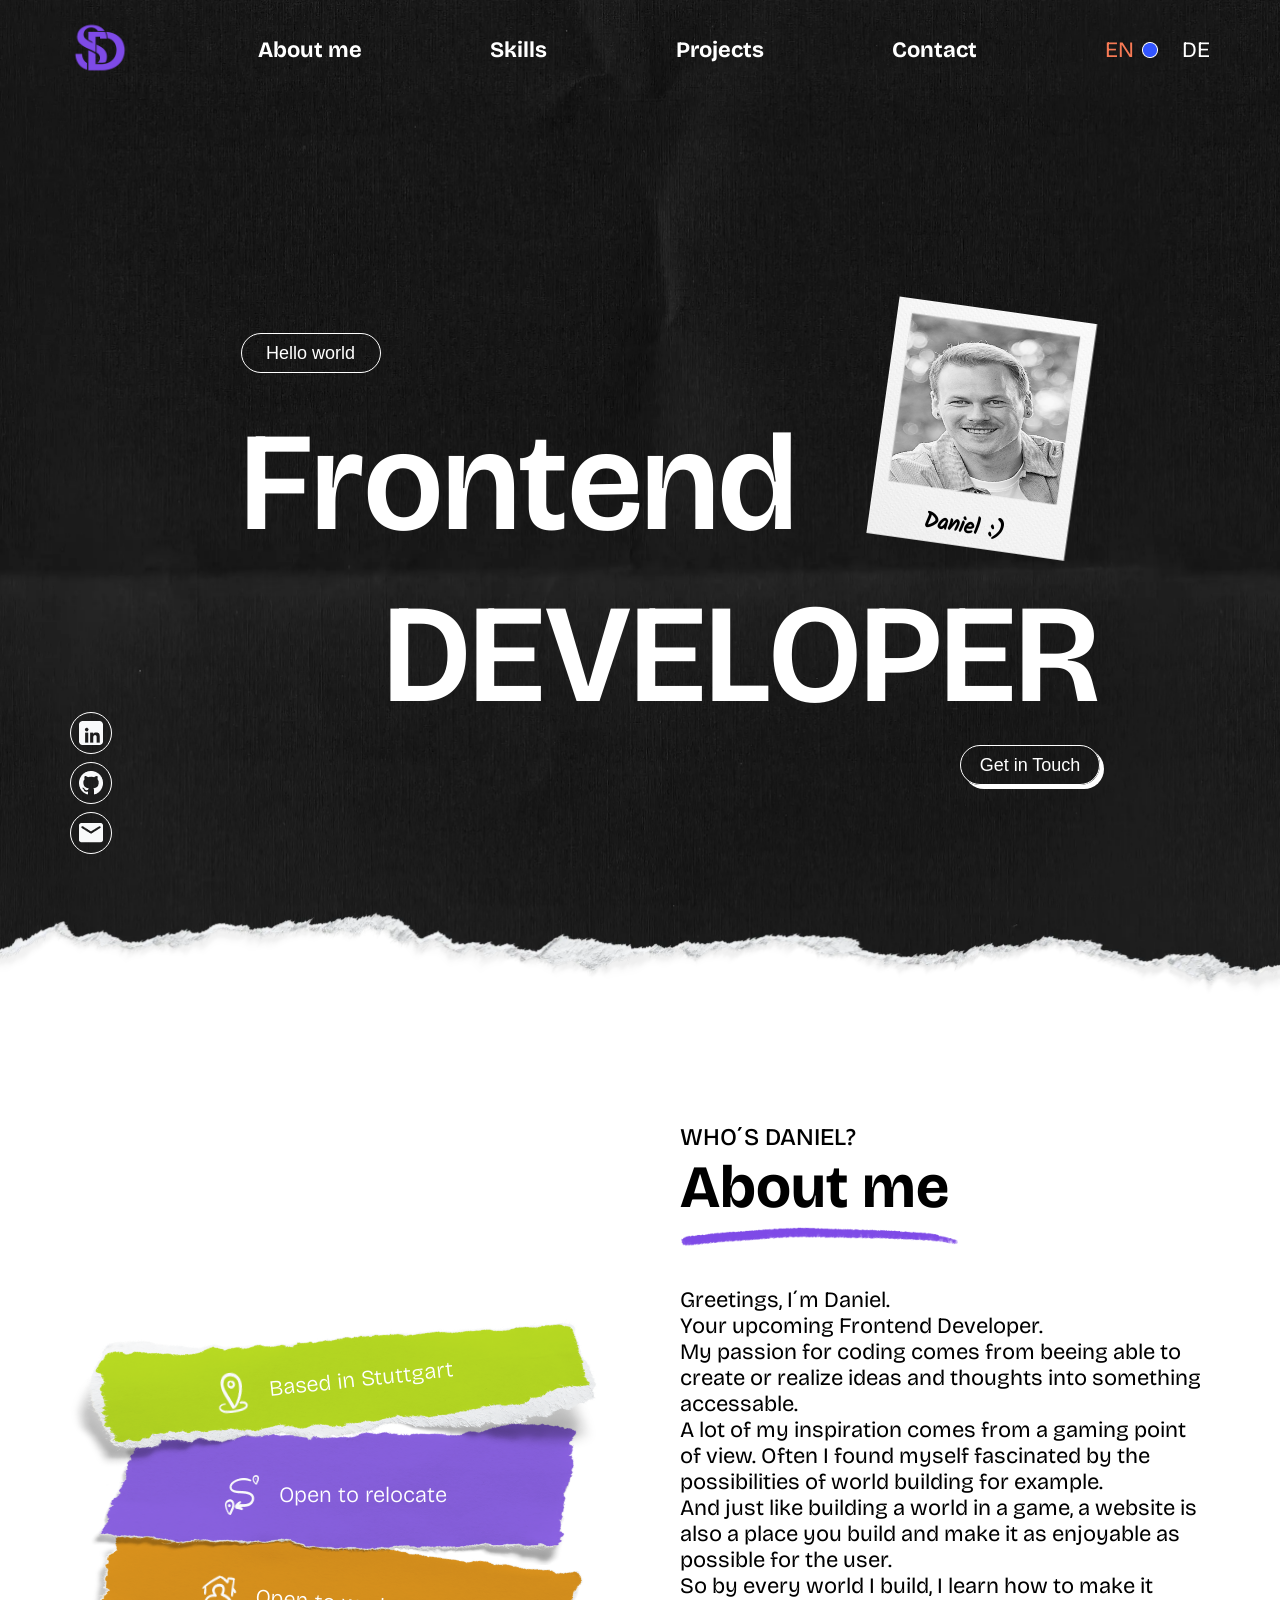
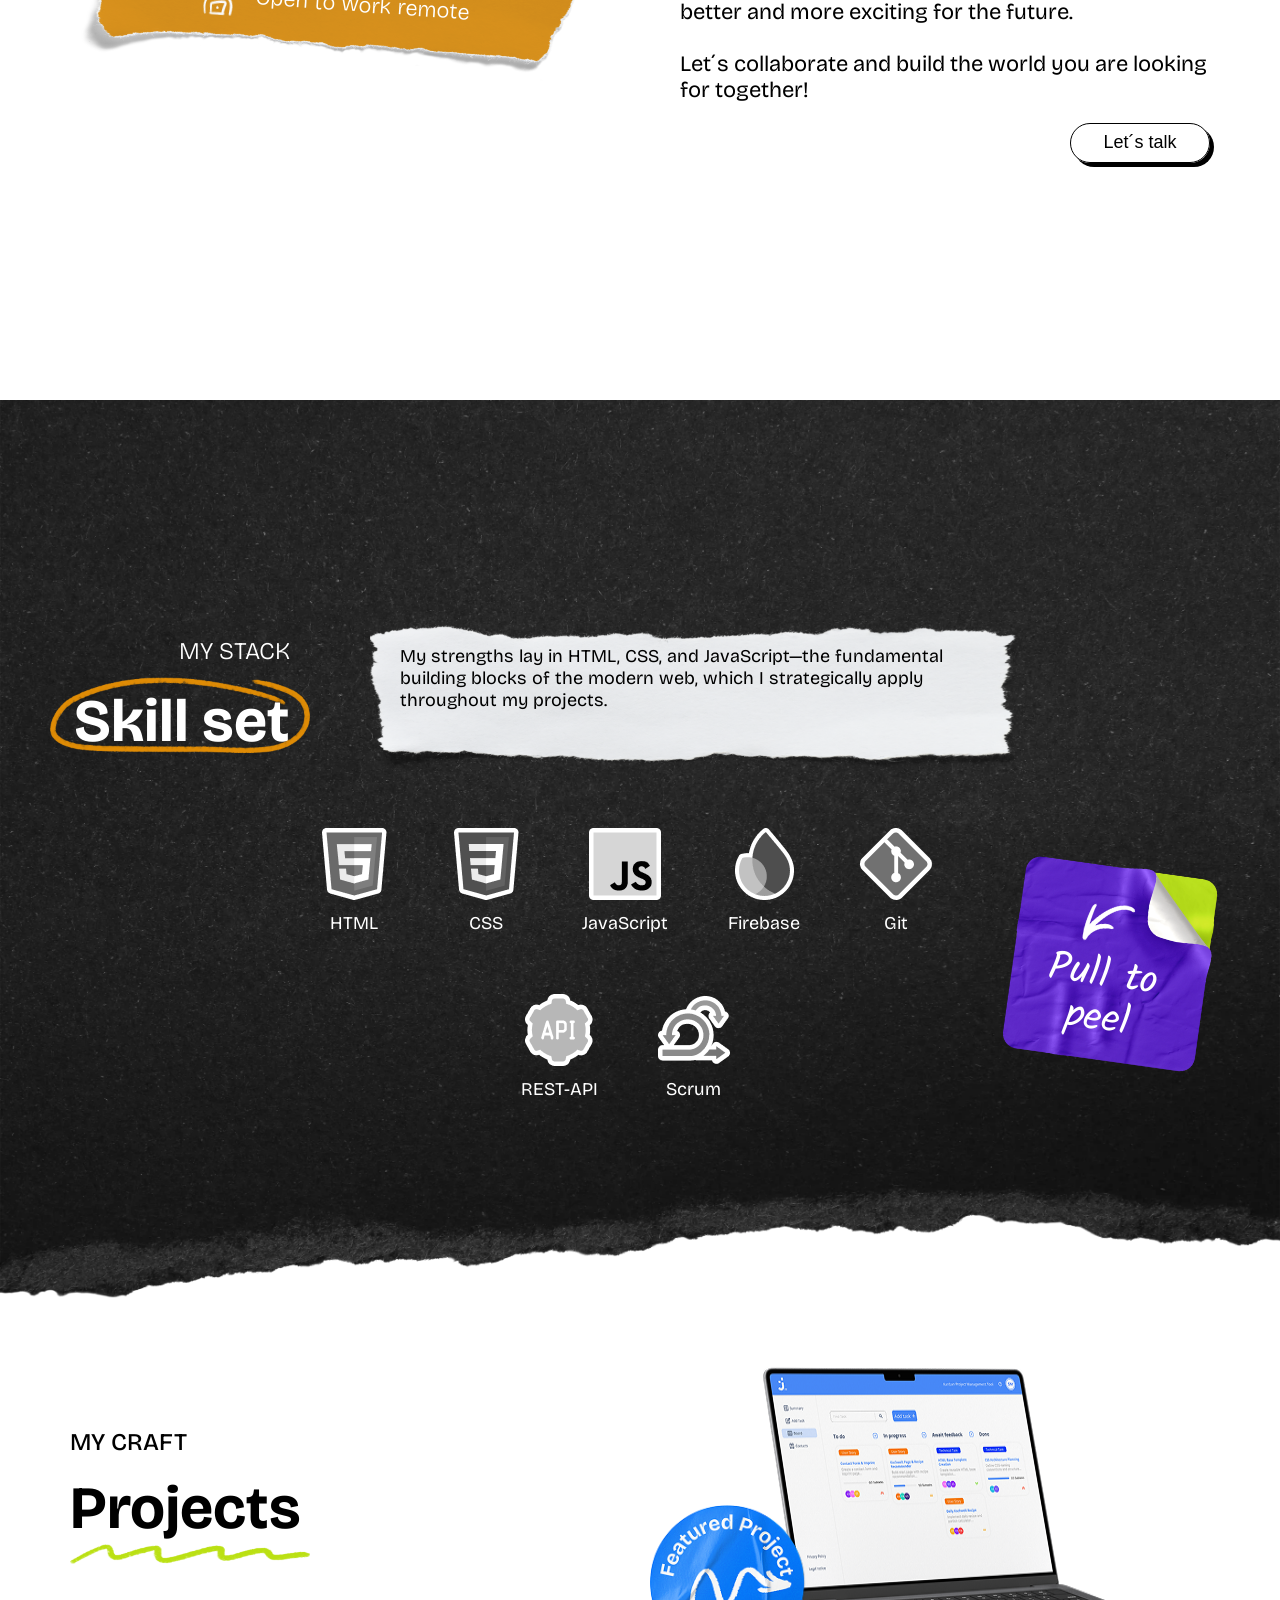
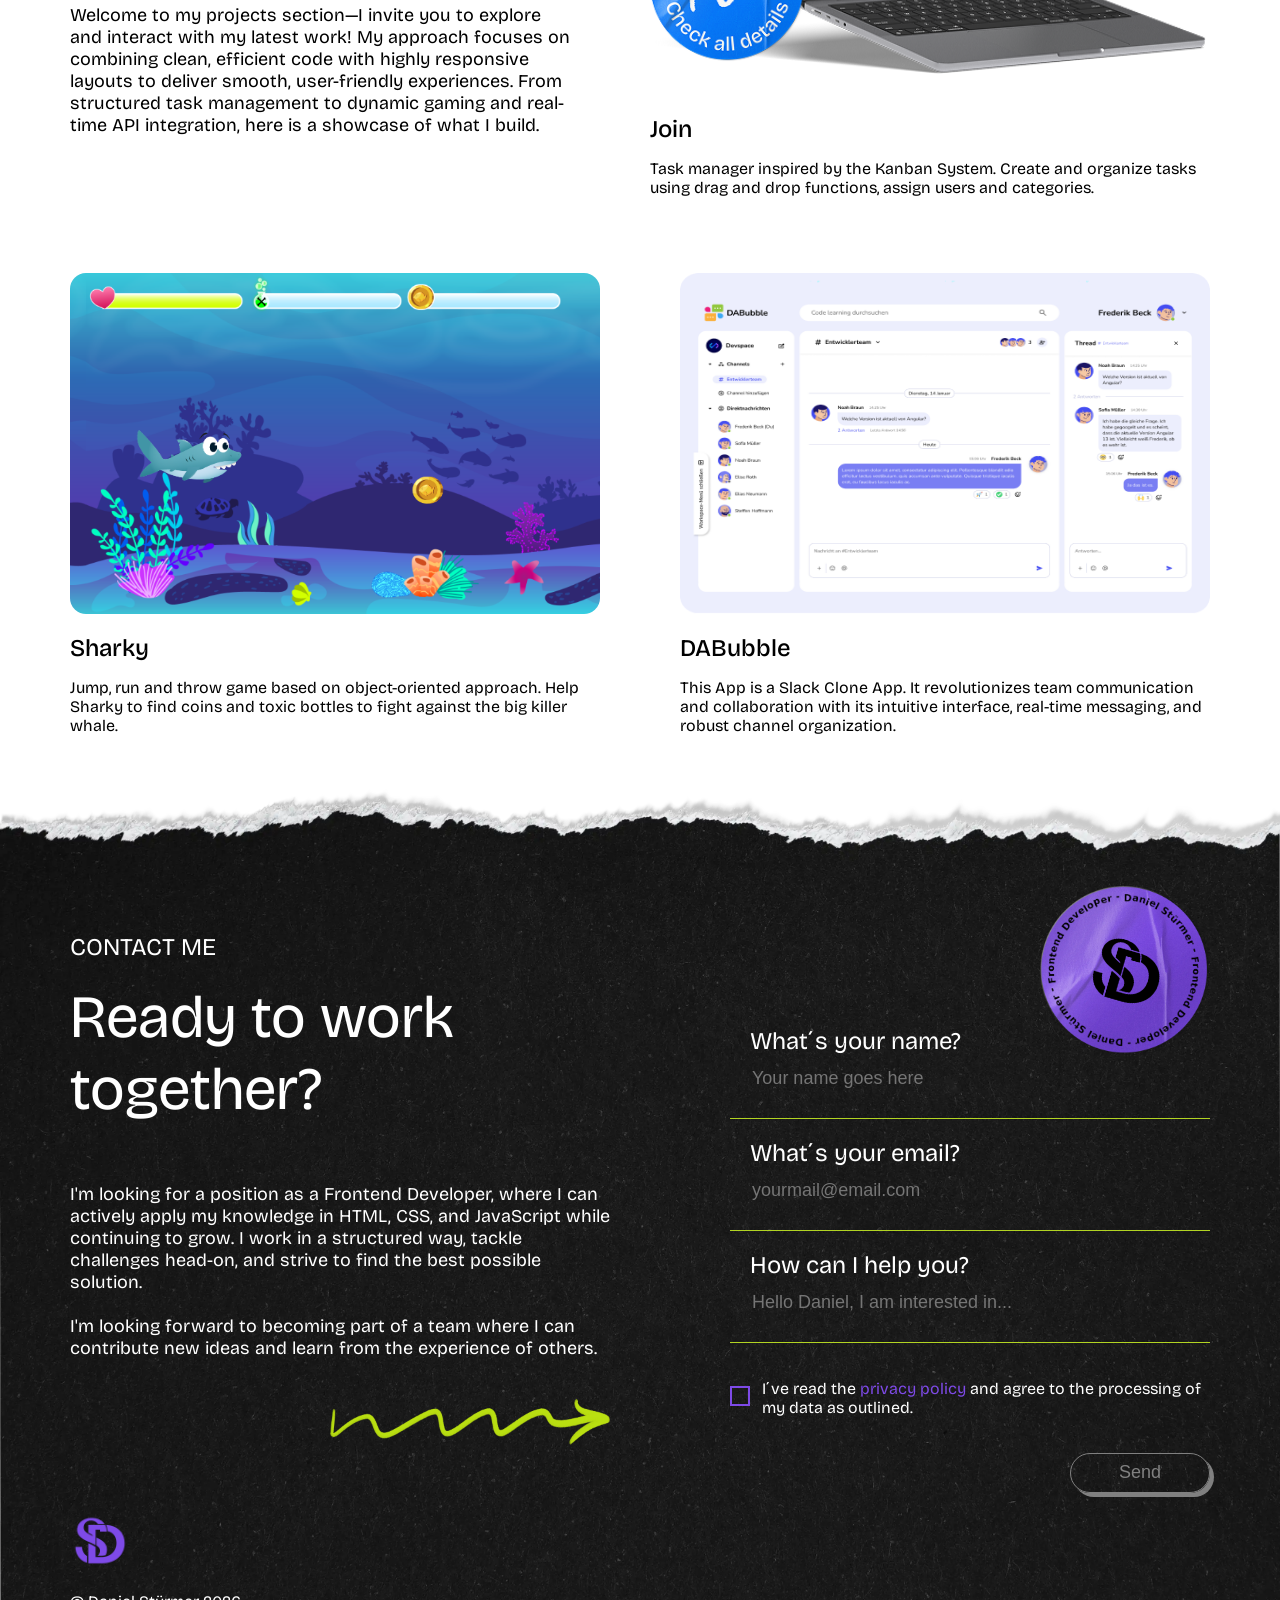
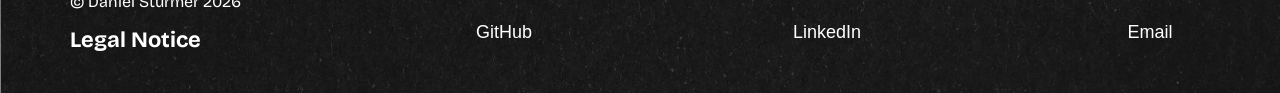
==== commit 2681ee1d: "exchanged pokedex project for DABubble project and adjusted all related files" ====
--- a/index.html
+++ b/index.html
@@ -4,7 +4,7 @@
 <head>
     <meta charset="UTF-8">
     <meta name="viewport" content="width=device-width, initial-scale=1.0">
-    <title>Portfolio</title>
+    <title>Portfolio - Daniel Stuermer</title>
 
     <link rel="icon" type="image/x-icon" href="./assets/images/logo.png">
 
@@ -33,7 +33,7 @@
 
                 <div class="hero-container" id="heroContent">
                 </div>
-                
+
             </div>
         </section>
 
@@ -72,6 +72,14 @@
 
     </main>
 
+    <div id="successPopup" class="success-popup">
+        <p data-i18n="popupSuccess">Message sent successfully!</p>
+    </div>
+
+    <div id="errorPopup" class="error-popup">
+        <p data-i18n="popupError">Something went wrong. Please try again later.</p>
+    </div>
+
 </body>
 
 <script src="./script/loadTemplates.js"></script>
--- a/style/projects.css
+++ b/style/projects.css
@@ -179,7 +179,7 @@
     border-radius: 16px;
 }
 
-.pokedex-project {
+.dabubble-project {
     display: flex;
     flex-direction: column;
     justify-content: flex-start;
@@ -187,12 +187,12 @@
     max-width: 560px;
 }
 
-.pokedex-img-wrapper {
+.dabubble-img-wrapper {
     position: relative;
     transition: transform 0.3s ease;
 }
 
-.pokedex-img-wrapper:hover {
+.dabubble-img-wrapper:hover {
     .project-details-btn {
         opacity: 1;
     }
@@ -200,7 +200,7 @@
     transform: scale(1.1);
 }
 
-.pokedex-img-wrapper::after {
+.dabubble-img-wrapper::after {
     content: '';
     position: absolute;
     bottom: 0;
@@ -214,12 +214,12 @@
     pointer-events: none;
 }
 
-.pokedex-img-wrapper:hover::after {
+.dabubble-img-wrapper:hover::after {
     opacity: 1;
     z-index: 1;
 }
 
-.pokedex-img {
+.dabubble-img {
     width: 100%;
     max-width: 560px;
     height: auto;
--- a/style/contact.css
+++ b/style/contact.css
@@ -273,6 +273,37 @@
     pointer-events: none;
 }
 
+.success-popup,
+.error-popup {
+    position: fixed;
+    top: 40px;
+    left: 50%;
+    transform: translateX(-50%) translateY(-100px);
+    color: white;
+    padding: 16px 32px;
+    border-radius: 20px;
+    font-size: var(--small-text);
+    box-shadow: 4px 4px 0 0 rgba(0,0,0,0.2);
+    opacity: 0;
+    transition: transform 0.4s ease, opacity 0.4s ease;
+    z-index: 999;
+    pointer-events: none;
+}
+
+.success-popup {
+    background: var(--main-color-two);
+}
+
+.error-popup {
+    background: #d64545;
+}
+
+.success-popup.show,
+.error-popup.show {
+    transform: translateX(-50%) translateY(0);
+    opacity: 1;
+}
+
 /* Mobile */
 @media (max-width: 950px) {
     .contact-content {
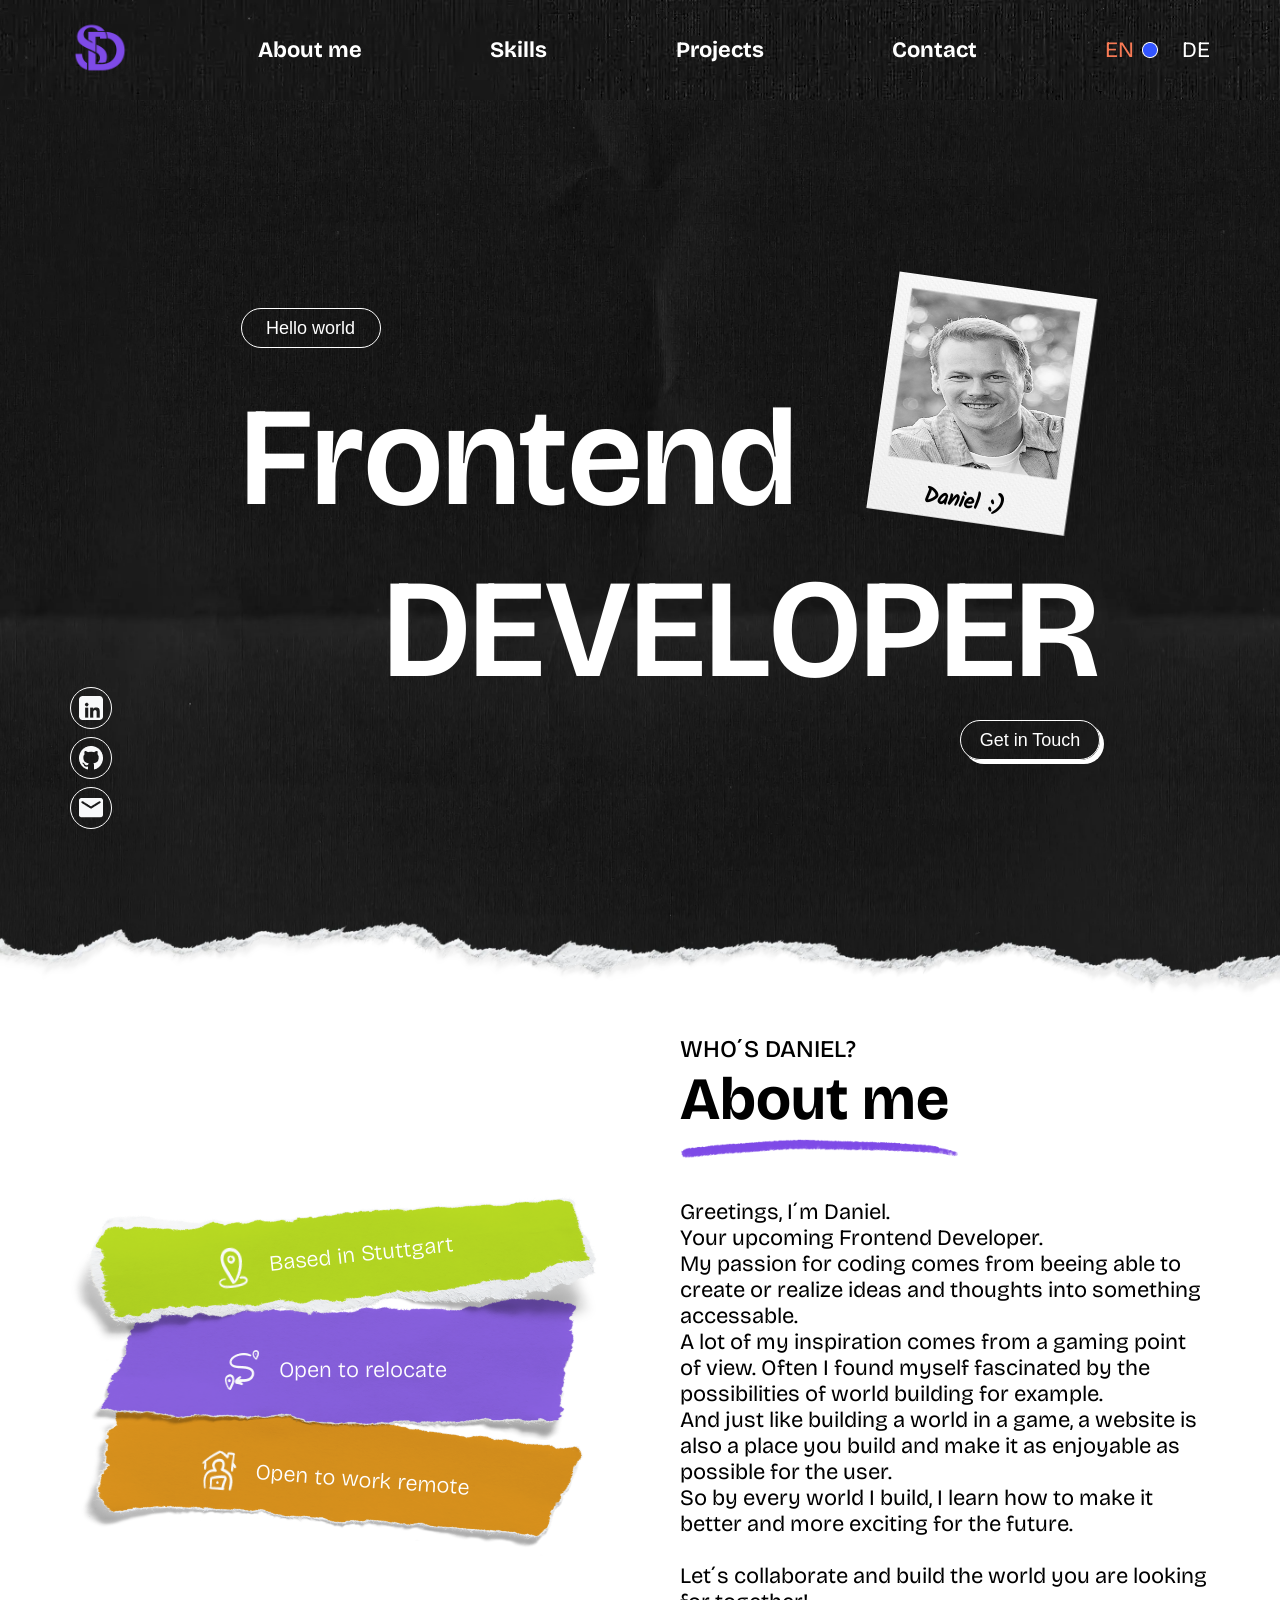
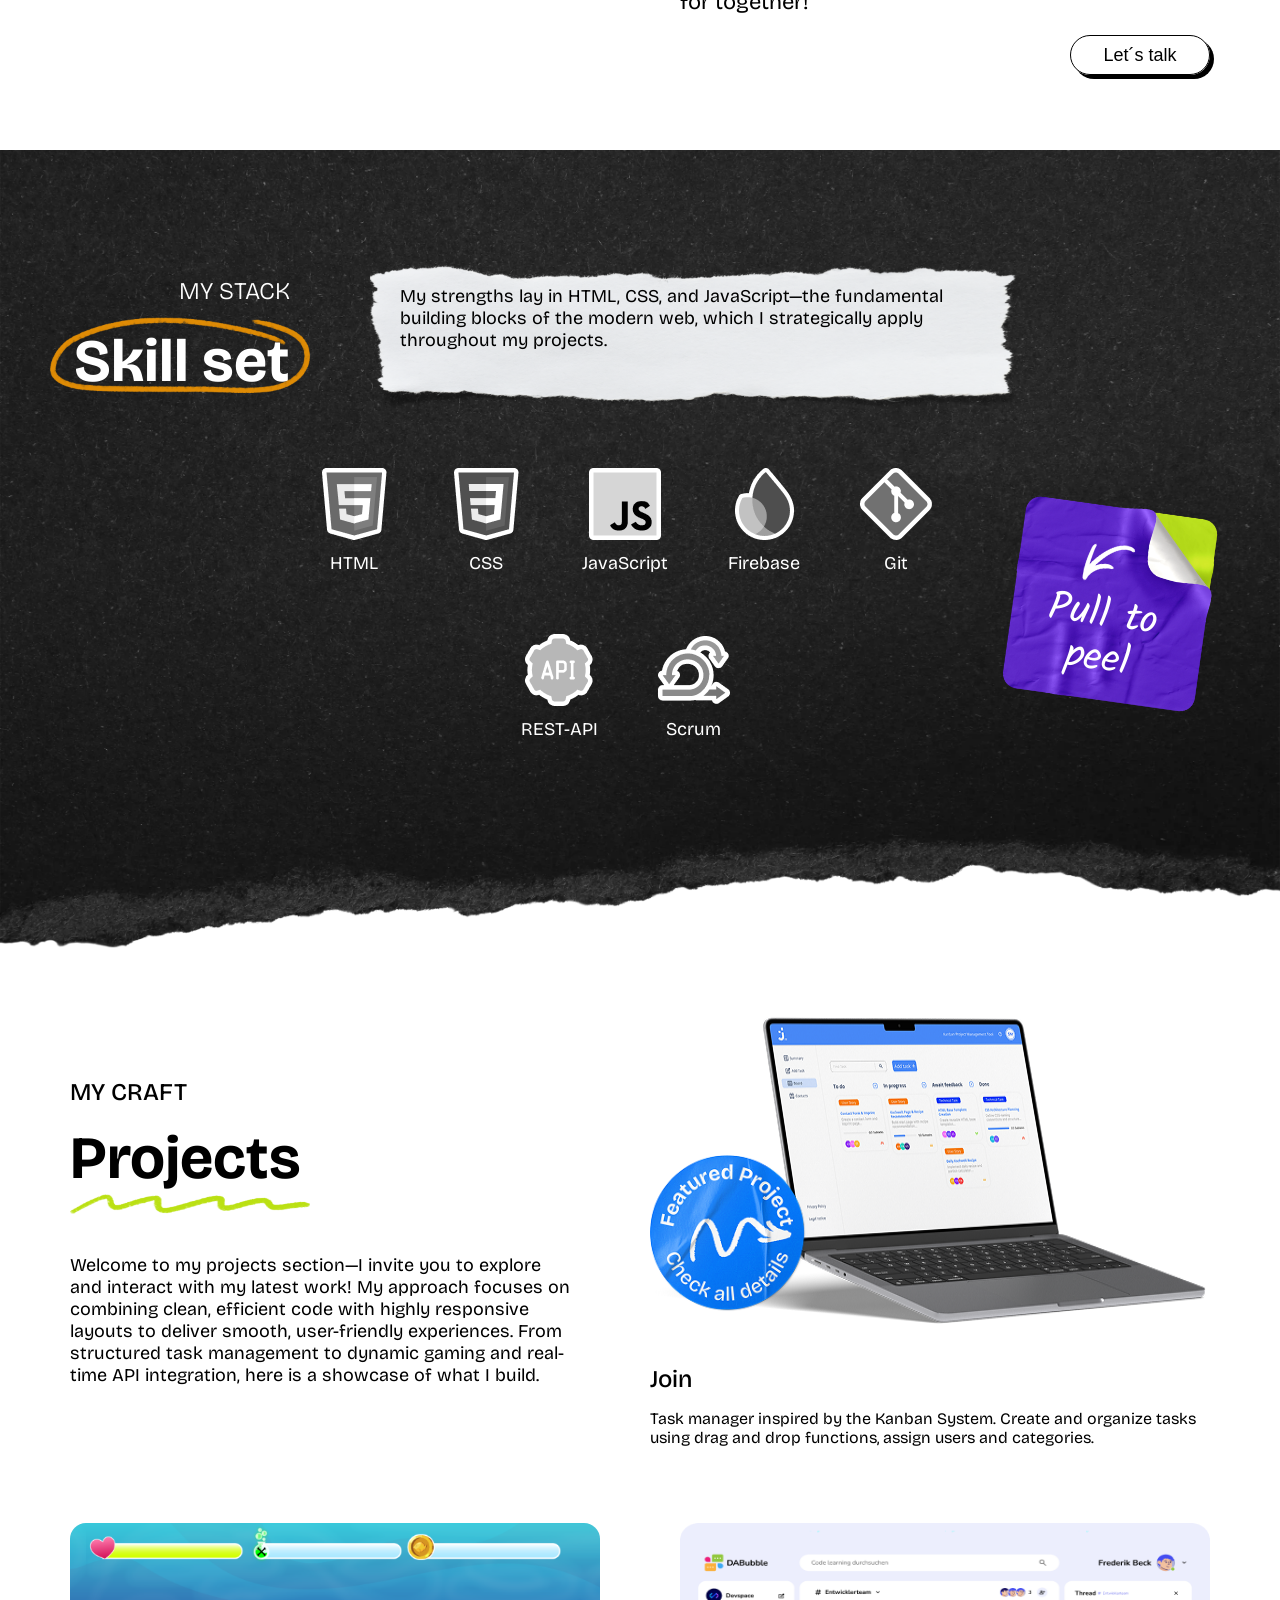
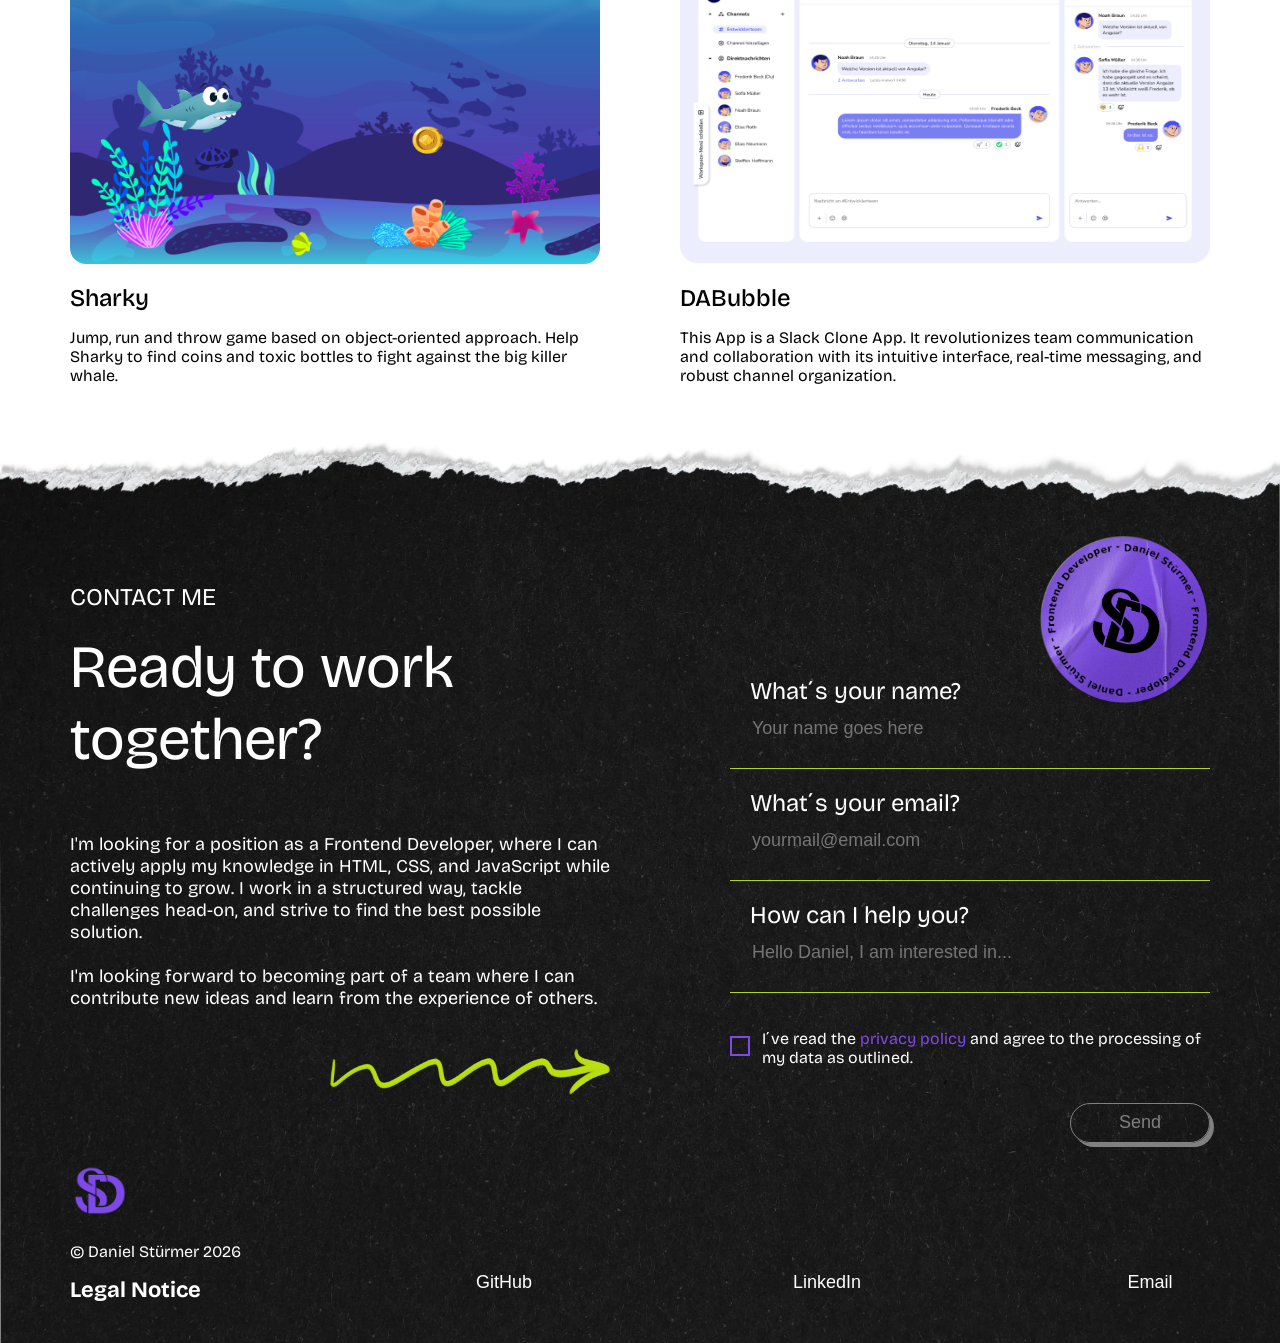
==== commit 6af126e7: "positioned header outside of main and made it sticky for mobile version" ====
--- a/index.html
+++ b/index.html
@@ -23,13 +23,13 @@
 
 <body onload="init()">
 
+    <header id="headerContent">
+    </header>
+
     <main>
 
         <section id="hero" class="hero">
             <div class="hero-content-wrapper">
-
-                <header id="headerContent">
-                </header>
 
                 <div class="hero-container" id="heroContent">
                 </div>
--- a/style/header.css
+++ b/style/header.css
@@ -3,7 +3,8 @@
     display: flex;
     flex-direction: column;
     align-items: center;
-    margin-bottom: 40px;
+    z-index: 100;
+    background-image: url("../assets/images/background/hero-bg.webp");
 }
 
 header a {
@@ -19,6 +20,9 @@
     align-items: center;
     height: 100%;
     width: 100%;
+    max-width: 1440px;
+    box-sizing: border-box;
+    padding: 15px 70px 15px 70px;
 }
 
 .logo {
@@ -180,7 +184,6 @@
     transform: translateY(-100%);
     transition: transform 0.4s ease;
     gap: 40px;
-    z-index: 99;
     display: none;
     flex-direction: column;
     box-sizing: border-box;
@@ -249,6 +252,11 @@
 
 /* Mobile */
 @media (max-width: 950px) {
+    header {
+        position: sticky;
+        top: -1px;
+    }
+
     .logo {
         height: 40px;
         width: 40px;
@@ -352,12 +360,20 @@
 }
 
 @media (max-width: 680px) {
+    .nav-bar {
+        padding: 15px 35px 15px 35px;
+    }
+
     .mobile-menu {
         padding: 15px 35px 15px 35px;
     }
 }
 
 @media (max-width: 405px) {
+    .nav-bar {
+        padding: 15px 15px 15px 15px;
+    }
+
     .mobile-menu {
         padding: 15px 15px 15px 15px;
     }
--- a/style/hero.css
+++ b/style/hero.css
@@ -3,7 +3,6 @@
     background-size: cover;
     background-position: bottom;
     height: 100vh;
-    min-height: 1000px;
     width: 100%;
     display: flex;
     flex-direction: column;
@@ -88,6 +87,7 @@
     justify-content: center;
     align-items: center;
     height: 100%;
+    padding-bottom: 40px;
 }
 
 .hero-top {
@@ -277,6 +277,12 @@
         display: none;
     }
 
+    .hero-top-left {
+        justify-content: unset;
+        height: unset;
+        gap: 12px;
+    }
+
     .hero-top-right {
         display: none;
     }
@@ -284,7 +290,8 @@
     .hero-top {
         flex-direction: column;
         align-items: flex-start;
-        justify-content: flex-end;
+        justify-content: flex-start;
+        height: unset;
     }
 
     .hero-bottom {
@@ -303,7 +310,7 @@
         display: flex;
         justify-content: center;
         width: 100%;
-        margin-top: 60px;
+        margin-top: 40px;
     }
 
     .hero-top-right-mobile {
@@ -400,4 +407,45 @@
     .lang-de .developer-headline {
         font-size: 42px;
     }
+}
+
+@media (max-height: 800px) {
+    .hero-top-right-mobile {
+        max-width: 170px;
+        height: 220px;
+    }
+
+    .photo-frame-img-mobile {
+        height: 200px;
+    }
+
+    .profile-picture-mobile {
+        height: 160px;
+    }
+
+    .photo-signature-mobile {
+        left: 45px;
+        bottom: 35px;
+    }
+}
+
+@media (max-height: 700px) {
+    .hero-top-right-mobile {
+        max-width: 140px;
+        height: 180px;
+    }
+
+    .photo-frame-img-mobile {
+        height: 180px;
+    }
+
+    .profile-picture-mobile {
+        height: 140px;
+        right: 10px;
+    }
+
+    .photo-signature-mobile {
+        left: 35px;
+        bottom: 30px;
+    }
 }
--- a/style/about.css
+++ b/style/about.css
@@ -1,5 +1,5 @@
 .about {
-    height: 1000px;
+    height: 750px;
     width: 100%;
     display: flex;
     justify-content: center;
@@ -187,6 +187,10 @@
 
 /* Mobile */
 @media (max-width: 950px) {
+    .about {
+        height: 1000px;
+    }
+
     .about-content-wrapper {
         align-items: unset;
     }
--- a/style/skills.css
+++ b/style/skills.css
@@ -2,19 +2,18 @@
     background-image: url("../assets/images/background/skills-bg.webp");
     background-position: bottom;
     background-size: cover;
-    height: 100vh;
-    width: 100%;
-    display: flex;
-    justify-content: center;
-    align-items: center;
+    height: 800px;
+    width: 100%;
+    display: flex;
+    justify-content: center;
 }
 
 .skills-content-wrapper {
     max-width: 1440px;
     width: 100%;
-    height: 100%;
+    height: 700px;
     box-sizing: border-box;
-    padding: 35px 70px 35px 70px;
+    padding: 20px 70px 40px 70px;
     display: flex;
     justify-content: center;
     align-items: center;
@@ -265,6 +264,10 @@
 
 /* Mobile */
 @media (max-width: 950px) {
+    .skills {
+        height: 1000px;
+    }
+
     .skill-text {
         font-size: 16px;
     }
